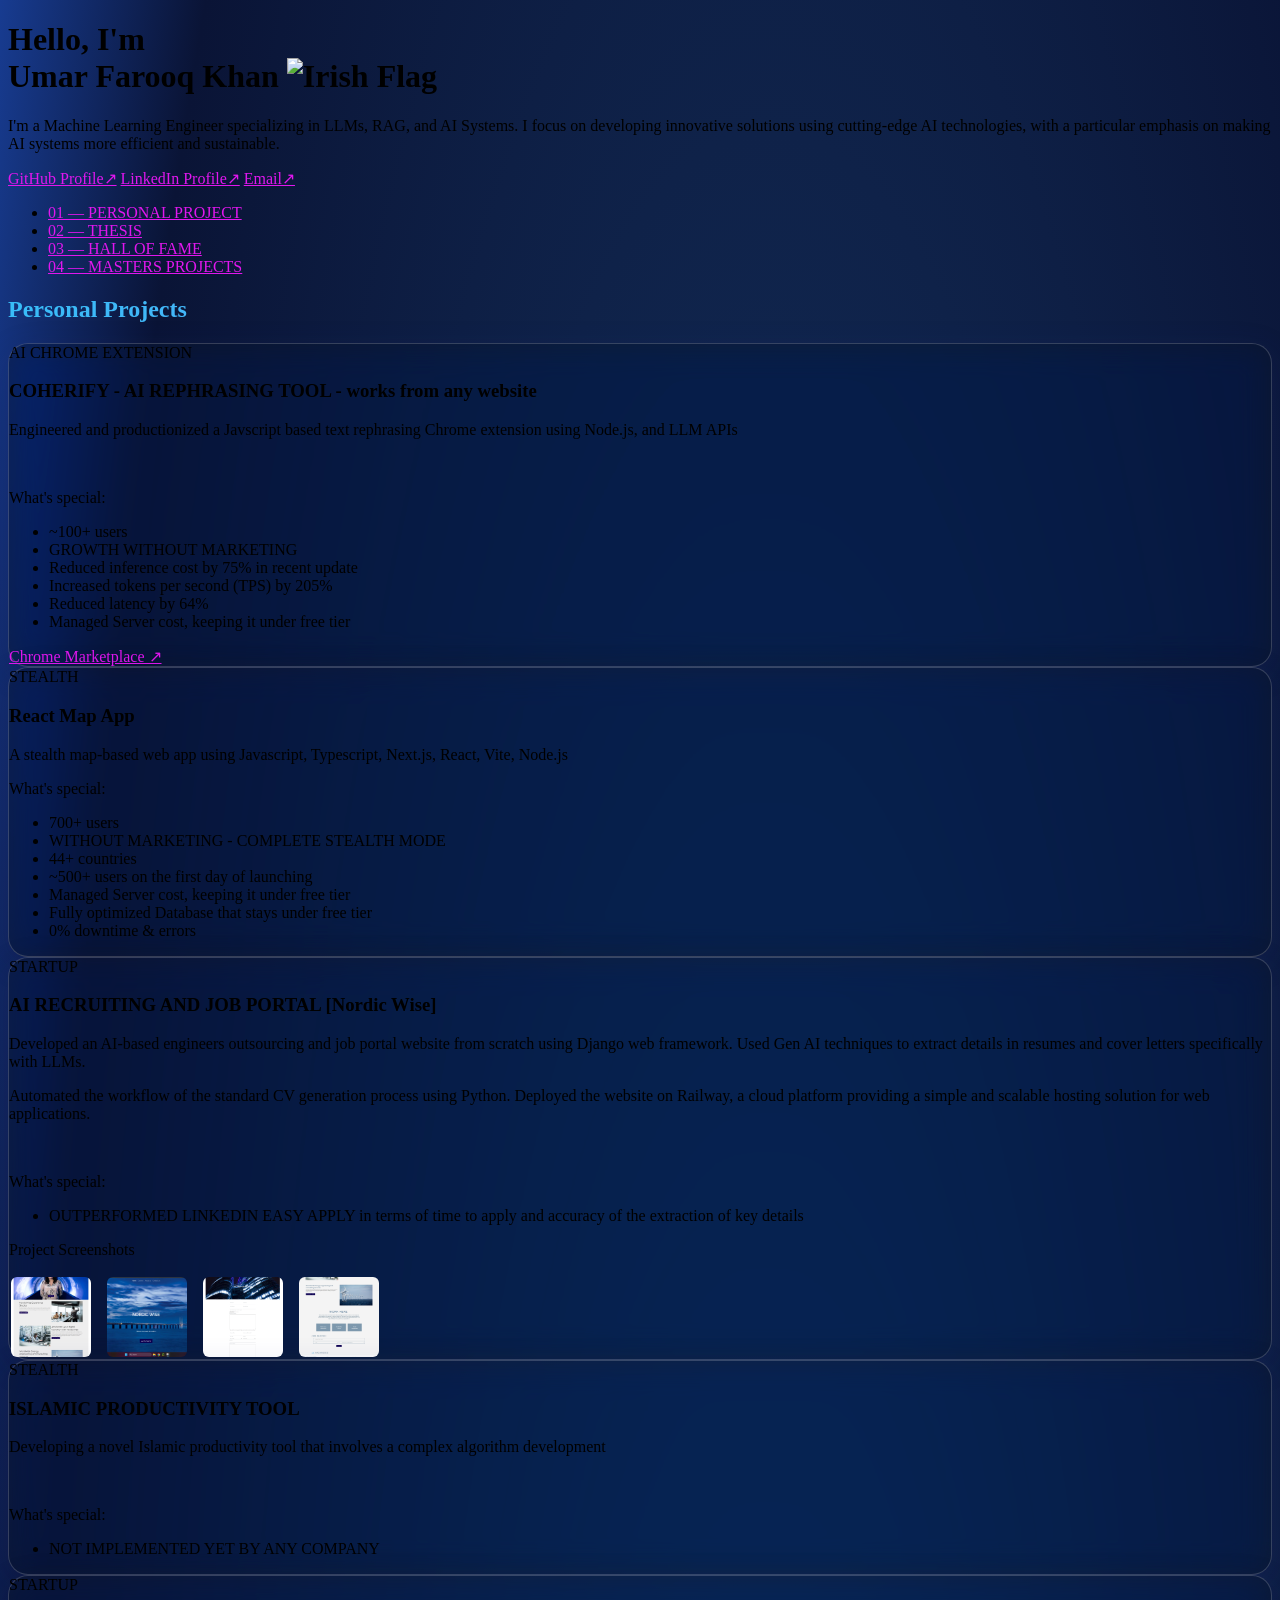
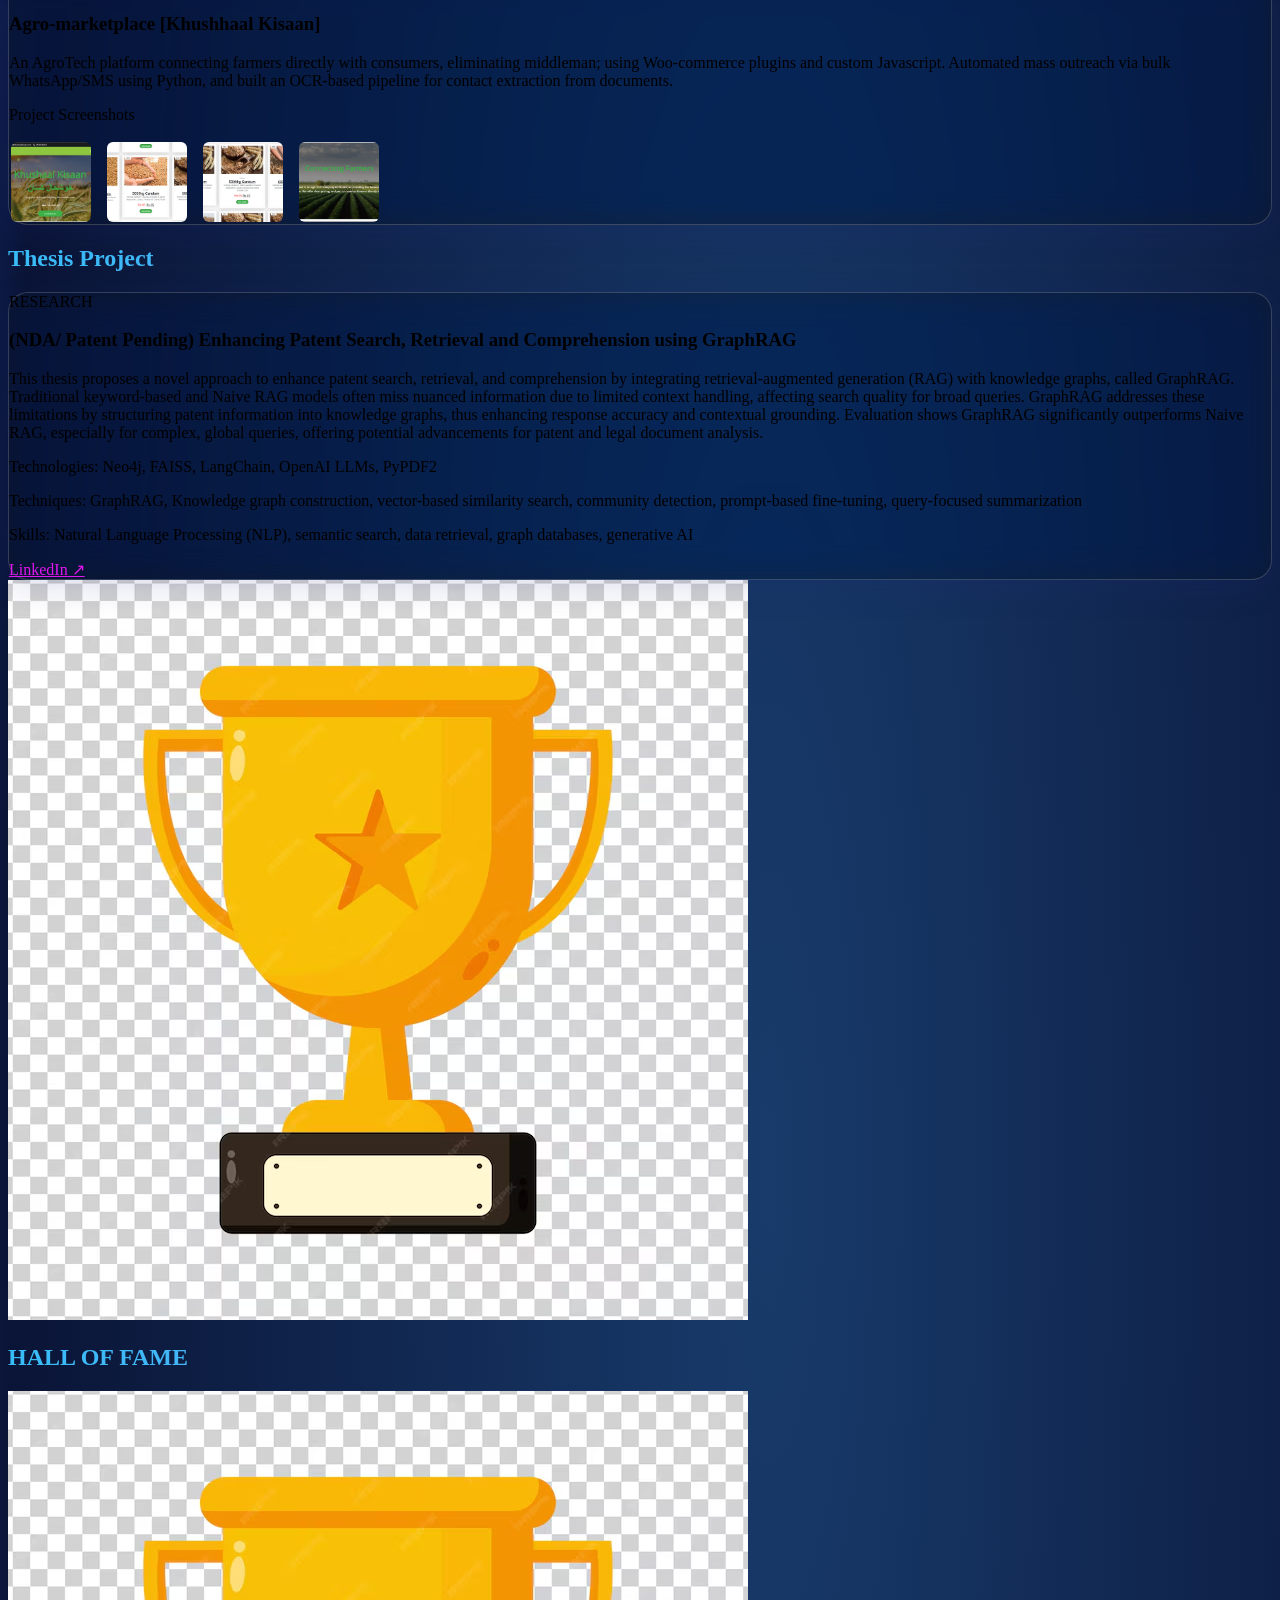
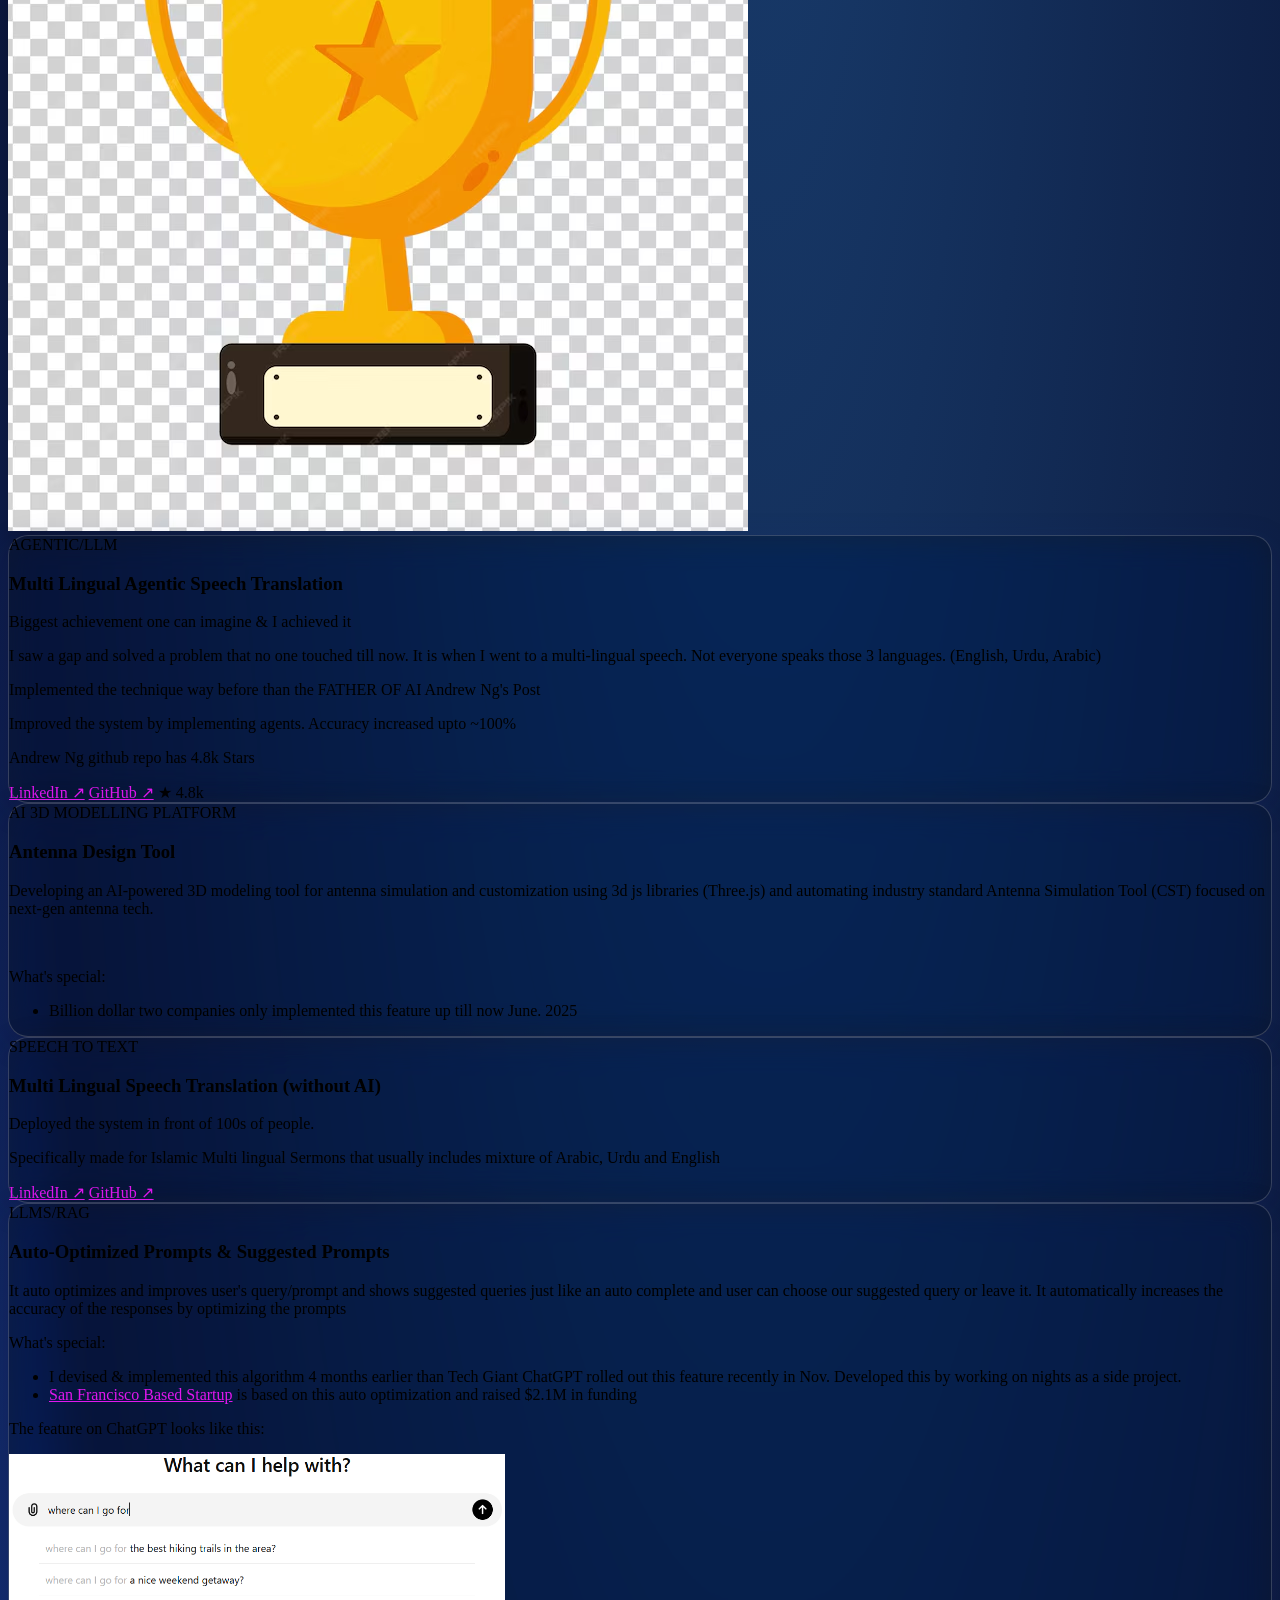
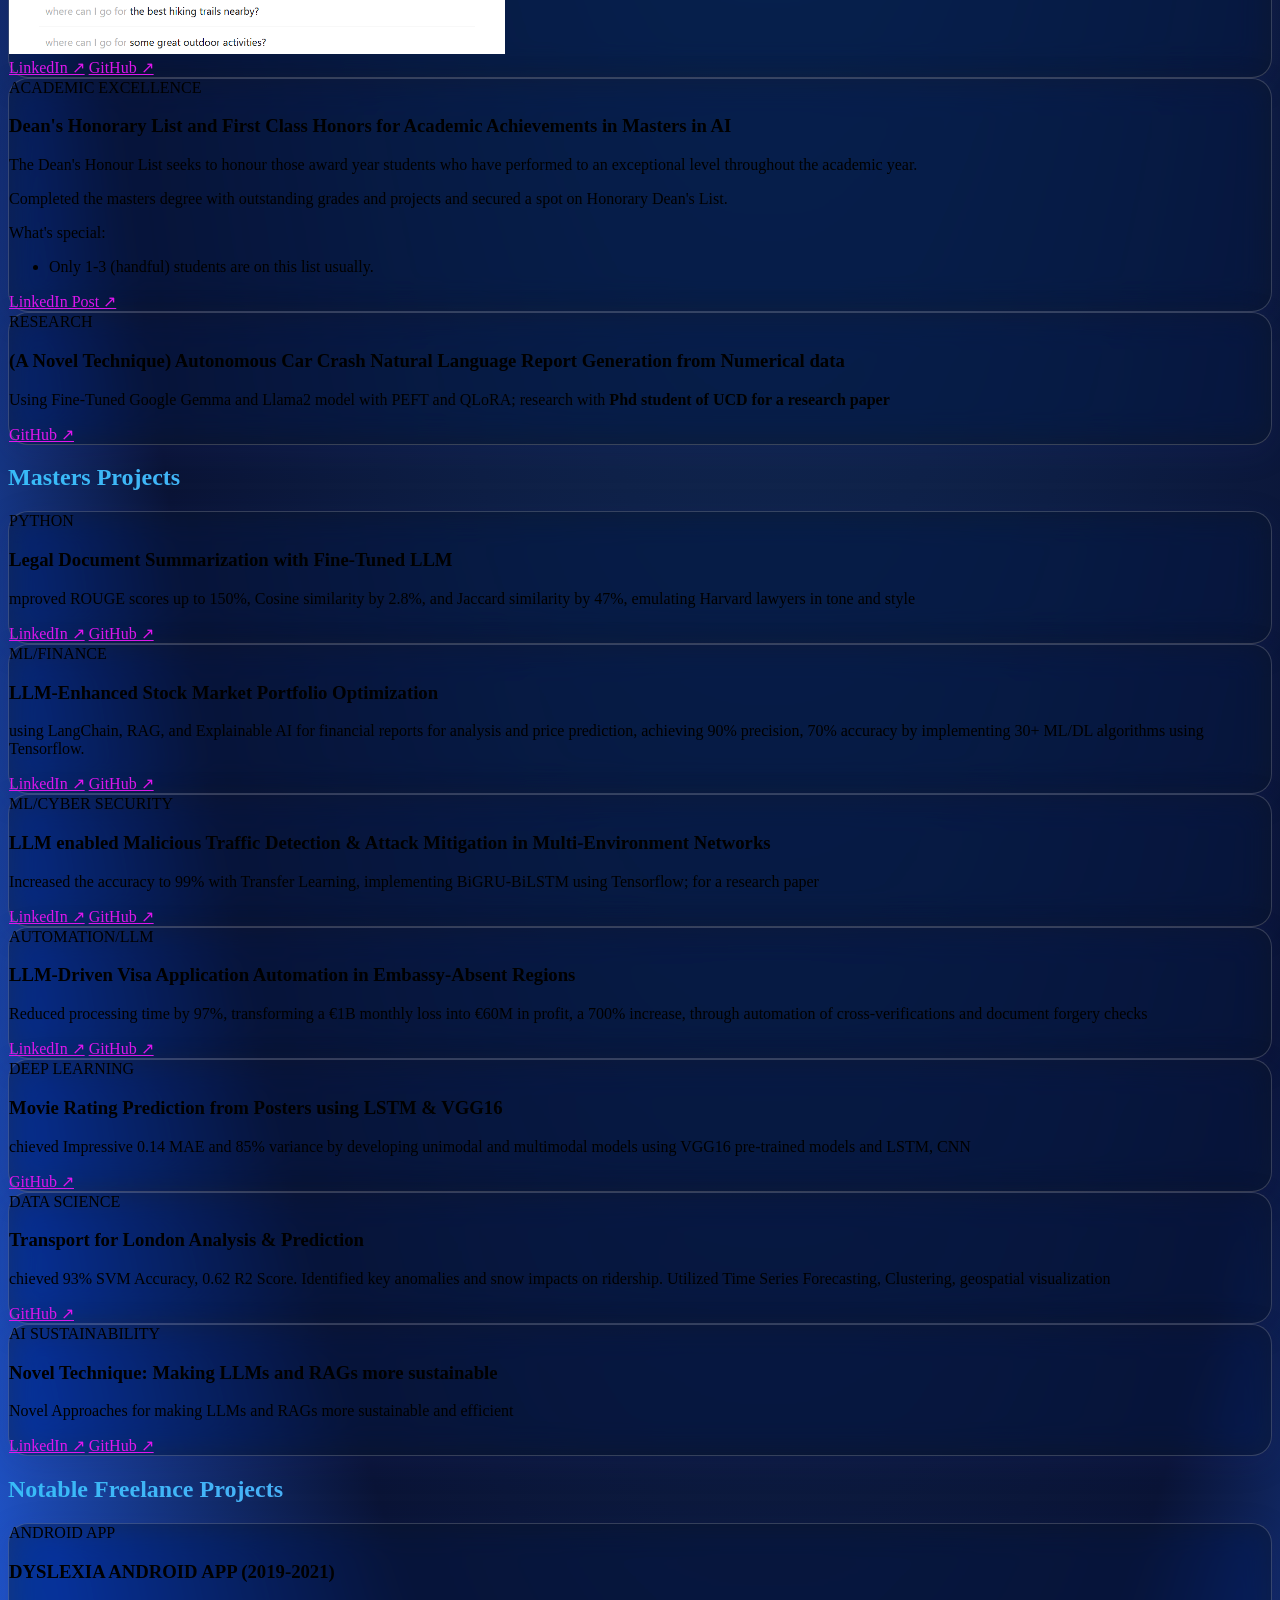
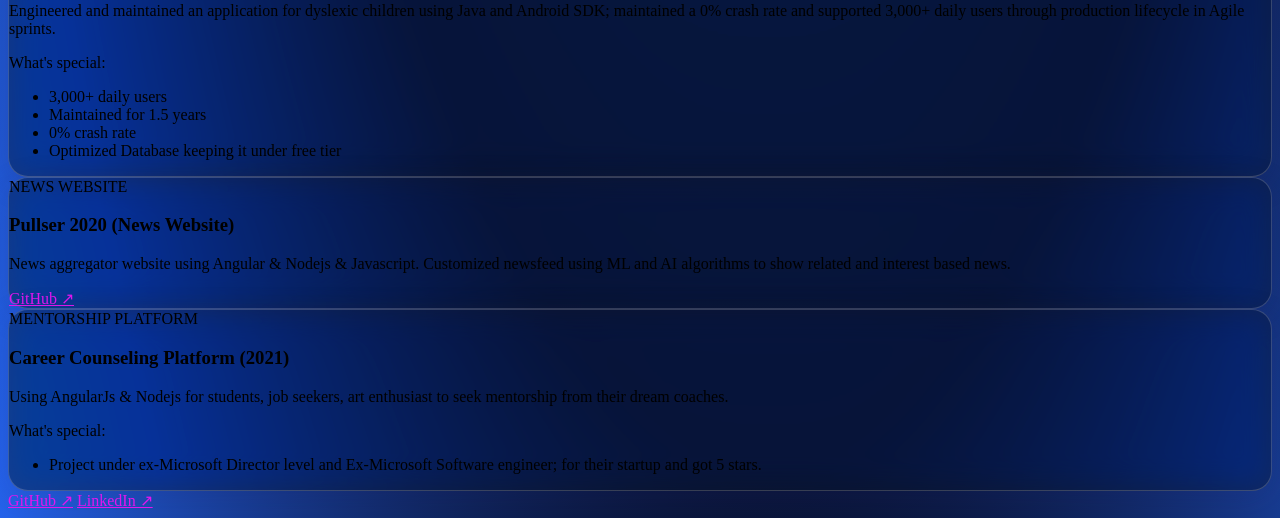
==== index.html @ 0f30e8be "Update index.html" ====
<!DOCTYPE html>
<html lang="en">
<head>
    <meta charset="UTF-8">
    <meta name="viewport" content="width=device-width, initial-scale=1.0">
    <title>Portfolio Projects</title>
    <script src="https://cdn.tailwindcss.com"></script>
    <link href="https://fonts.googleapis.com/css2?family=Inter:wght@400;500;600;700&display=swap" rel="stylesheet">
    <script>
        tailwind.config = {
            theme: {
                extend: {
                    colors: {
                        'custom-bg': '#0F172A',
                        'custom-card': '#1E293B',
                        'custom-text': '#C1C2C7',
                        'custom-gray': '#C1C2C7',
                        'custom-highlight': '#38BDF8',
                        'custom-accent': '#FFFFFF'
                    },
                    boxShadow: {
                        'custom': '0 4px 20px rgba(0, 0, 0, 0.2)',
                        'custom-hover': '0 8px 30px rgba(0, 0, 0, 0.3)'
                    }
                }
            }
        }
    </script>
    <style>
        /* Custom styles for better visual effects */
        body {
            min-height: 100vh;
            background: radial-gradient(ellipse at 60% 40%, #183B6B 0%, #0A1436 70%, #2563EB 100%);
            position: relative;
            overflow-x: hidden;
        }
        .glass-card {
            background: rgba(15, 20, 29, 0.45);
            border-radius: 1.25rem;
            box-shadow: 0 8px 32px 0 rgba(31, 38, 135, 0.15);
            border: 1px solid rgba(255, 255, 255, 0.18);
            backdrop-filter: blur(16px) saturate(180%);
            -webkit-backdrop-filter: blur(16px) saturate(180%);
            transition: box-shadow 0.3s, border 0.3s, background 0.3s;
        }
        .glass-card:hover {
            box-shadow: 0 12px 40px 0 rgba(56, 98, 248, 0.18);
            border: 1.5px solid rgba(56, 139, 248, 0.25);
            background: rgba(37, 99, 235, 0.10);
        }
        .card-hover {
            transition: all 0.3s ease-in-out;
            background: none;
            border: none;
        }
        .card-hover:hover {
            transform: translateY(-2px);
        }
        .gradient-text {
            background: linear-gradient(90deg, #38BDF8, #818CF8);
            -webkit-background-clip: text;
            -webkit-text-fill-color: transparent;
            background-clip: text;
        }
        .link-hover {
            position: relative;
            transition: all 0.2s ease;
        }
        .link-hover::after {
            content: '';
            position: absolute;
            width: 0;
            height: 2px;
            bottom: -2px;
            left: 0;
            background: linear-gradient(90deg, #38BDF8, #818CF8);
            transition: width 0.3s ease;
        }
        .link-hover:hover::after {
            width: 100%;
        }
        /* Styling for inline links */
        a {
            color: #e017ee;
            text-decoration: underline;
            transition: all 0.2s ease;
        }
        a:hover {
            color: #e017ee;
            text-decoration: none;
        }
        
        /* Popup Modal Styles */
        .popup-modal {
            display: none;
            position: fixed;
            z-index: 1000;
            left: 0;
            top: 0;
            width: 100%;
            height: 100%;
            background-color: rgba(0, 0, 0, 0.8);
            backdrop-filter: blur(8px);
        }
        
        .popup-content {
            position: relative;
            margin: auto;
            display: block;
            max-width: 90%;
            max-height: 90%;
            top: 50%;
            transform: translateY(-50%);
            border-radius: 12px;
            box-shadow: 0 20px 60px rgba(0, 0, 0, 0.5);
        }
        
        .popup-close {
            position: absolute;
            top: 15px;
            right: 35px;
            color: #f1f1f1;
            font-size: 40px;
            font-weight: bold;
            cursor: pointer;
            z-index: 1001;
            transition: color 0.3s ease;
        }
        
        .popup-close:hover {
            color: #38BDF8;
        }
        
        .image-gallery {
            display: flex;
            gap: 12px;
            margin-top: 16px;
            flex-wrap: wrap;
        }
        
        .gallery-image {
            width: 80px;
            height: 80px;
            object-fit: cover;
            border-radius: 8px;
            cursor: pointer;
            transition: all 0.3s ease;
            border: 2px solid transparent;
        }
        
        .gallery-image:hover {
            transform: scale(1.05);
            border-color: #38BDF8;
            box-shadow: 0 4px 12px rgba(56, 189, 248, 0.3);
        }
        
        /* Smooth scrolling */
        html {
            scroll-behavior: smooth;
        }
        
        /* Active navigation link styling */
        .nav-link.active {
            color: #38BDF8 !important;
        }
    </style>
</head>
<body class="bg-custom-bg text-custom-text font-['Inter'] min-h-screen p-8 md:p-16 leading-relaxed">
    <main class="max-w-6xl mx-auto">
        <!-- Header Section -->
        <header class="mb-20">
            <h1 class="text-4xl md:text-6xl font-bold mb-8 leading-tight">
                Hello, I'm<br>Umar Farooq Khan
                <img style="height: 70px; width: 70px;" src="https://cdn.countryflags.com/thumbs/ireland/flag-waving-250.png" alt="Irish Flag" class="inline w-6 h-6 ml-2 align-middle">
            </h1>
            
            <p class="text-custom-text text-lg max-w-2xl leading-relaxed opacity-90">
                I'm a Machine Learning Engineer specializing in LLMs, RAG, and AI Systems. I focus on developing innovative solutions using cutting-edge AI technologies, with a particular emphasis on making AI systems more efficient and sustainable.
            </p>
        
            <div class="flex items-center space-x-6 mt-6">
                <a href="https://github.com/umar-farooq-khan" target="_blank" class="link-hover text-sm text-custom-highlight">GitHub Profile↗</a>
                <a href="https://www.linkedin.com/in/umar-farooq-khan/" target="_blank" class="link-hover text-sm text-custom-highlight">LinkedIn Profile↗</a>
                <a href="mailto:umar.farooq407@gmail.com" class="link-hover text-sm text-custom-highlight">Email↗</a>
            </div>
        </header>
        


        <!-- Navigation -->
        <nav class="mb-20">
            <ul class="flex space-x-12 text-sm text-custom-gray">
                <li><a href="#personal-projects" class="link-hover cursor-pointer">01 — PERSONAL PROJECT</a></li>
                <li><a href="#thesis" class="link-hover cursor-pointer">02 — THESIS</a></li>
                <li><a href="#hall-of-fame" class="link-hover cursor-pointer">03 — HALL OF FAME</a></li>
                <li><a href="#masters-projects" class="link-hover cursor-pointer">04 — MASTERS PROJECTS</a></li>
            </ul>
        </nav>
        <div class="mb-20" id="personal-projects">
            <h2 class="text-3xl font-semibold mb-10 gradient-text">Personal Projects</h2>
            <div class="grid grid-cols-1 md:grid-cols-2 gap-8">
                <!-- Khushhaal Kisaan -->
                <div class="glass-card p-8 rounded-xl">
                    <div class="text-sm text-custom-highlight mb-3 font-medium">AI CHROME EXTENSION</div>
                    <h3 class="text-2xl font-semibold mb-6 text-custom-accent">COHERIFY - AI REPHRASING TOOL - works from any website</h3>
                    <div class="text-custom-text text-base space-y-4 opacity-90">
                        <p class="leading-relaxed">Engineered and productionized a Javscript based text rephrasing Chrome extension using
                            Node.js, and LLM APIs </p>
                    </div>
                    <br/>
                    <p class="font-medium text-custom-highlight">What's special:</p>
                    <ul class="list-disc pl-4 space-y-2 leading-relaxed">
                        <li> ~100+ users </li>
                        <li>GROWTH WITHOUT MARKETING </li>
                        <li>Reduced inference cost by 75% in recent update</li>
                        <li>Increased tokens per second (TPS) by 205%</li>
                        <li>Reduced latency by 64%</li>
                        <li>Managed Server cost, keeping it under free tier</li>
                    </ul>
                    <div class="flex items-center space-x-6 mt-6">
                        <a href="https://chromewebstore.google.com/detail/coherify-improve-your-tex/jfghnihkkbhdllbjighlneenimkakoog" target="_blank" class="link-hover text-sm text-custom-highlight">Chrome Marketplace ↗</a>
                    </div>

 
                </div>



                <div class="glass-card p-8 rounded-xl">
                    <div class="text-sm text-custom-highlight mb-3 font-medium">STEALTH</div>
                    <h3 class="text-2xl font-semibold mb-6 text-custom-accent">React Map App</h3>
                    <div class="text-custom-text text-base space-y-4 opacity-90">
                        <p class="leading-relaxed">A stealth map-based web app using Javascript, Typescript, Next.js, React, Vite, Node.js
                          </p>
                            <p class="font-medium text-custom-highlight">What's special:</p>
                            <ul class="list-disc pl-4 space-y-2 leading-relaxed">
                                <li>700+ users </li>
                                <li>WITHOUT MARKETING - COMPLETE STEALTH MODE</li>
                                <li>44+ countries</li>
                                <li>~500+ users on the first day of launching</li>
                                <li>Managed Server cost, keeping it under free tier</li>
                                <li>Fully optimized Database that stays under free tier</li>
                                <li>0% downtime & errors</li>
                            </ul>
                    </div>
 
                </div>
                <!-- Nordic Wise -->
                <div class="glass-card p-8 rounded-xl">
                    <div class="text-sm text-custom-highlight mb-3 font-medium">STARTUP</div>
                    <h3 class="text-2xl font-semibold mb-6 text-custom-accent">AI RECRUITING AND JOB PORTAL [Nordic Wise]</h3>
                    <div class="text-custom-text text-base space-y-4 opacity-90">
                        <p class="leading-relaxed">Developed an AI-based engineers outsourcing and job portal website from scratch using Django web framework. Used Gen AI techniques to extract details in resumes and cover letters specifically with LLMs.</p>
                        <p class="leading-relaxed">Automated the workflow of the standard CV generation process using Python. Deployed the website on Railway, a cloud platform providing a simple and scalable hosting solution for web applications.</p>
                    </div>
                    <br/>
                    <p class="font-medium text-custom-highlight">What's special:</p>
                    <ul class="list-disc pl-4 space-y-2 leading-relaxed">
                        <li>      OUTPERFORMED LINKEDIN EASY APPLY in terms of time to apply and accuracy of the extraction of key details</li>
                    
                    </ul>
                    <div class="mt-6">
                        <p class="text-sm text-custom-highlight mb-3 font-medium">Project Screenshots</p>
                        <div class="image-gallery">
                            <img src="MAIN PAGE.png" 
                            class="gallery-image" 
                            onclick="openPopup(this.src, 'Khushhaal Kisaan - Dashboard')">
                            <img src="image_original.JPG" 
                                 class="gallery-image" 
                                 onclick="openPopup(this.src, 'Khushhaal Kisaan - Dashboard')">
                            <img src="APPLICATION PAGE.JPG" 
                                 class="gallery-image" 
                                 onclick="openPopup(this.src, 'Khushhaal Kisaan - Product Listing')">
                            <img src="CAREERS.JPG" 
                                 class="gallery-image" 
                                 onclick="openPopup(this.src, 'Khushhaal Kisaan - Mobile App')">
   
                        </div>
                    </div>
                </div>





 



                <div class="glass-card p-8 rounded-xl">
                    <div class="text-sm text-custom-highlight mb-3 font-medium">STEALTH</div>
                    <h3 class="text-2xl font-semibold mb-6 text-custom-accent">ISLAMIC PRODUCTIVITY TOOL</h3>
                    <div class="text-custom-text text-base space-y-4 opacity-90">
                        <p class="leading-relaxed">Developing a novel Islamic productivity tool that involves a complex algorithm development</p>
                    </div>
                    <br/>
                    <p class="font-medium text-custom-highlight">What's special:</p>
                    <ul class="list-disc pl-4 space-y-2 leading-relaxed">
                        <li>      NOT IMPLEMENTED YET BY ANY COMPANY</li>
                    
                    </ul>
                    


                </div>


                <div class="glass-card p-8 rounded-xl">
                    <div class="text-sm text-custom-highlight mb-3 font-medium">STARTUP</div>
                    <h3 class="text-2xl font-semibold mb-6 text-custom-accent">Agro-marketplace [Khushhaal Kisaan]</h3>
                    <div class="text-custom-text text-base space-y-4 opacity-90">
                        <p class="leading-relaxed">An AgroTech platform connecting farmers directly with
                            consumers, eliminating middleman; using Woo-commerce plugins and custom Javascript. Automated mass outreach
                            via bulk WhatsApp/SMS using Python, and built an OCR-based pipeline for contact extraction from documents.</p>
                    </div>
                    
                    <!-- Image Gallery -->
                    <div class="mt-6">
                        <p class="text-sm text-custom-highlight mb-3 font-medium">Project Screenshots</p>
                        <div class="image-gallery">
                            <img src="kisaan 1.png" 
                                 alt="Khushhaal Kisaan - Dashboard" 
                                 class="gallery-image" 
                                 onclick="openPopup(this.src, 'Khushhaal Kisaan - Dashboard')">
                            <img src="4.png" 
                                 alt="Khushhaal Kisaan - Product Listing" 
                                 class="gallery-image" 
                                 onclick="openPopup(this.src, 'Khushhaal Kisaan - Product Listing')">
                            <img src="3.png" 
                                 alt="Khushhaal Kisaan - Mobile App" 
                                 class="gallery-image" 
                                 onclick="openPopup(this.src, 'Khushhaal Kisaan - Mobile App')">
                            <img src="pakkisaan2.png" 
                                 alt="Khushhaal Kisaan - Analytics" 
                                 class="gallery-image" 
                                 onclick="openPopup(this.src, 'Khushhaal Kisaan - Analytics')">
                        </div>
                    </div>
 
                </div>


            </div>
        </div>

        <!-- Thesis Project -->
        <div class="mb-20" id="thesis">
            <h2 class="text-3xl font-semibold mb-10 gradient-text">Thesis Project</h2>
            <div class="glass-card p-8 rounded-xl">
                <div class="text-sm text-custom-highlight mb-3 font-medium">RESEARCH</div>
                <h3 class="text-2xl font-semibold mb-6 text-custom-accent">(NDA/ Patent Pending) Enhancing Patent Search, Retrieval and Comprehension using GraphRAG</h3>
                <div class="text-custom-text text-base space-y-6 opacity-90">
                    <p class="leading-relaxed">This thesis proposes a novel approach to enhance patent search, retrieval, and comprehension by integrating retrieval-augmented generation (RAG) with knowledge graphs, called GraphRAG. Traditional keyword-based and Naive RAG models often miss nuanced information due to limited context handling, affecting search quality for broad queries. GraphRAG addresses these limitations by structuring patent information into knowledge graphs, thus enhancing response accuracy and contextual grounding. Evaluation shows GraphRAG significantly outperforms Naive RAG, especially for complex, global queries, offering potential advancements for patent and legal document analysis.</p>
                    <p><span class="font-medium text-custom-highlight">Technologies:</span> <span class="text-custom-gray">Neo4j, FAISS, LangChain, OpenAI LLMs, PyPDF2</span></p>
                    <p><span class="font-medium text-custom-highlight">Techniques:</span> <span class="text-custom-gray">GraphRAG, Knowledge graph construction, vector-based similarity search, community detection, prompt-based fine-tuning, query-focused summarization</span></p>
                    <p><span class="font-medium text-custom-highlight">Skills:</span> <span class="text-custom-gray">Natural Language Processing (NLP), semantic search, data retrieval, graph databases, generative AI</span></p>
                </div>
                <div class="flex items-center space-x-6 mt-6">
                    <a href="https://www.linkedin.com/feed/update/urn:li:activity:7259561620379504642/" target="_blank" class="link-hover text-sm text-custom-highlight">LinkedIn ↗</a>
                </div>
            </div>
        </div>

        <!-- Hall of Fame Section -->
        <div class="mb-20" id="hall-of-fame">
            <div class="flex items-center justify-center mb-10">
                <img src="gold-trophy-icon-transparent-background_161751-2022.avif" alt="Trophy" class="h-10 w-10">
                <h2 class="text-3xl font-semibold mx-6 gradient-text">HALL OF FAME</h2>
                <img src="gold-trophy-icon-transparent-background_161751-2022.avif" alt="Trophy" class="h-10 w-10">
            </div>
            <div class="grid grid-cols-1 md:grid-cols-2 gap-8">
                <!-- Multi Lingual Agentic Speech Translation -->
                <div class="glass-card p-8 rounded-xl">
                    <div class="text-sm text-custom-highlight mb-3 font-medium">AGENTIC/LLM</div>
                    <h3 class="text-2xl font-semibold mb-6 text-custom-accent">Multi Lingual Agentic Speech Translation</h3>
                    <div class="text-custom-text text-base space-y-4 opacity-90">
                        <p class="font-medium text-custom-highlight">Biggest achievement one can imagine & I achieved it</p>
                        <p class="leading-relaxed">I saw a gap and solved a problem that no one touched till now. It is when I went to a multi-lingual speech. Not everyone speaks those 3 languages. (English, Urdu, Arabic)</p>
                        <p class="leading-relaxed">Implemented the technique way before than the FATHER OF AI Andrew Ng's Post</p>
                        <p class="leading-relaxed">Improved the system by implementing agents. <span class="font-medium text-custom-highlight">Accuracy increased upto ~100%</span></p>
                        <p class="leading-relaxed">Andrew Ng github repo has 4.8k Stars</p>
                    </div>
                    <div class="flex items-center space-x-6 mt-6">
                        <a href="https://www.linkedin.com/posts/umar-farooq-khan_github-andrewyngtranslation-agent-activity-7211634096106594309-DRTw" target="_blank" class="link-hover text-sm text-custom-highlight">LinkedIn ↗</a>
                        <a href="https://github.com/umar-farooq-khan/Agentic-multilingual-translation" target="_blank" class="link-hover text-sm text-custom-highlight">GitHub ↗</a>
                        <span class="text-sm text-custom-highlight">★ 4.8k</span>
                    </div>
                </div>
                <div class="glass-card p-8 rounded-xl">
                    <div class="text-sm text-custom-highlight mb-3 font-medium">AI 3D MODELLING PLATFORM</div>
                    <h3 class="text-2xl font-semibold mb-6 text-custom-accent">Antenna Design Tool</h3>
                    <div class="text-custom-text text-base space-y-4 opacity-90">
                        <p class="leading-relaxed"> Developing an AI-powered 3D modeling tool for antenna simulation and customization using 3d js libraries (Three.js) and
                            automating industry standard Antenna Simulation Tool (CST) focused on next-gen antenna tech.</p>
                    </div>
                </br>
                    <p class="font-medium text-custom-highlight">What's special:</p>
                    <ul class="list-disc pl-4 space-y-2 leading-relaxed">
                        <li>Billion dollar two companies only implemented this feature up till now June. 2025</li>
                    </ul>
                </div>
                <!-- Multi Lingual Speech Translation (without AI) -->
                <div class="glass-card p-8 rounded-xl">
                    <div class="text-sm text-custom-highlight mb-3 font-medium">SPEECH TO TEXT</div>
                    <h3 class="text-2xl font-semibold mb-6 text-custom-accent">Multi Lingual Speech Translation (without AI)</h3>
                    <div class="text-custom-text text-base space-y-4 opacity-90">
                        <p class="leading-relaxed">Deployed the system in front of 100s of people.</p>
                        <p class="leading-relaxed">Specifically made for Islamic Multi lingual Sermons that usually includes mixture of Arabic, Urdu and English</p>
                    </div>
                    <div class="flex items-center space-x-6 mt-6">
                        <a href="https://www.linkedin.com/posts/umar-farooq-khan_github-andrewyngtranslation-agent-activity-7211634096106594309-DRTw" target="_blank" class="link-hover text-sm text-custom-highlight">LinkedIn ↗</a>
                        <a href="https://github.com/umar-farooq-khan/Agentic-multilingual-translation" target="_blank" class="link-hover text-sm text-custom-highlight">GitHub ↗</a>
                    </div>
                </div>

                <!-- Auto-Optimized Prompts -->
                <div class="glass-card p-8 rounded-xl">
                    <div class="text-sm text-custom-highlight mb-3 font-medium">LLMS/RAG</div>
                    <h3 class="text-2xl font-semibold mb-6 text-custom-accent">Auto-Optimized Prompts & Suggested Prompts</h3>
                    <div class="text-custom-text text-base space-y-4 opacity-90">
                        <p class="leading-relaxed">It auto optimizes and improves user's query/prompt and shows suggested queries just like an auto complete and user can choose our suggested query or leave it. It automatically increases the accuracy of the responses by optimizing the prompts</p>
                        <p class="font-medium text-custom-highlight">What's special:</p>
                        <ul class="list-disc pl-4 space-y-2 leading-relaxed">
                            <li>I devised & implemented this algorithm 4 months earlier than Tech Giant ChatGPT rolled out this feature recently in Nov. Developed this by working on nights as a side project.</li>
                            <li><a href="https://www.linkedin.com/company/adalflow/"  class="link-hover text-sm text-custom-highlight" target="_blank">San Francisco Based Startup</a> is based on this auto optimization and raised $2.1M in funding</li>
                        </ul>
                    </div>
                    <p>The feature on ChatGPT looks like this:
                    </p>
                    <div class="container">
                        <div class="row align-items-center justify-content-center">
                            <div class="col-auto">
                                <img style="height: 200px;" src="chatgpt.png" class="img-fluid">
                            </div>
                        </div>
                    </div>
                    <div class="flex items-center space-x-6 mt-6">
                        <a href="https://www.linkedin.com/posts/umar-farooq-khan_i-devised-a-new-algorithm-and-wanted-to-share-activity-7213498836898476032-InV2" target="_blank" class="link-hover text-sm text-custom-highlight">LinkedIn ↗</a>
                        <a href="https://github.com/umar-farooq-khan/RAG_LLM_Query_Response_OptimizerM" target="_blank" class="link-hover text-sm text-custom-highlight">GitHub ↗</a>
                    </div>
                </div>

                <!-- Dean's Honorary List -->
                <div class="glass-card p-8 rounded-xl">
                    <div class="text-sm text-custom-highlight mb-3 font-medium">ACADEMIC EXCELLENCE</div>
                    <h3 class="text-2xl font-semibold mb-6 text-custom-accent">Dean's Honorary List and First Class Honors for Academic Achievements in Masters in AI</h3>
                    <div class="text-custom-text text-base space-y-4 opacity-90">
                        <p class="leading-relaxed"><span class="text-3xl font-normal">The Dean's Honour List</span> seeks to honour those award year students who have performed to an exceptional level throughout the academic year.</p>
                        <p class="leading-relaxed">Completed the masters degree with outstanding grades and projects and secured a spot on Honorary Dean's List.</p>
                        <p class="font-medium text-custom-highlight">What's special:</p>
                        <ul class="list-disc pl-4 space-y-2 leading-relaxed">
                            <li>Only 1-3 (handful) students are on this list usually.</li>
                        </ul>
                    </div>
                    <div class="flex items-center space-x-6 mt-6">
                        <a href="https://www.linkedin.com/feed/update/urn:li:activity:7259561620379504642/" target="_blank" class="link-hover text-sm text-custom-highlight">LinkedIn Post ↗</a>
                    </div>
                </div>

                <!-- Autonomous Car Crash Report -->
                <div class="glass-card p-8 rounded-xl">
                    <div class="text-sm text-custom-highlight mb-3 font-medium">RESEARCH</div>
                    <h3 class="text-2xl font-semibold mb-6 text-custom-accent">(A Novel Technique) Autonomous Car Crash Natural Language Report Generation from Numerical data</h3>
                    <div class="text-custom-text text-base space-y-4 opacity-90">
                        <p class="leading-relaxed">Using Fine-Tuned Google Gemma and Llama2 model with PEFT and QLoRA; research with <b>Phd student of UCD for a research paper</b></p>
                    </div>
                    <div class="flex items-center space-x-6 mt-6">
                        <a href="https://github.com/umar-farooq-khan/Finetuning-with-PEFT-Qlora-lora" target="_blank" class="link-hover text-sm text-custom-highlight">GitHub ↗</a>
                    </div>
                </div>
            </div>
        </div>

        <!-- Masters Projects -->
        <div class="mb-20" id="masters-projects">
            <h2 class="text-3xl font-semibold mb-10 gradient-text">Masters Projects</h2>
            <div class="grid grid-cols-1 md:grid-cols-2 gap-8">
                <!-- Legal Document Summarization -->
                <div class="glass-card p-8 rounded-xl">
                    <div class="text-sm text-custom-highlight mb-3 font-medium">PYTHON</div>
                    <h3 class="text-2xl font-semibold mb-6 text-custom-accent">Legal Document Summarization with Fine-Tuned LLM</h3>
                    <div class="text-custom-text text-base space-y-4 opacity-90">
                        <p class="leading-relaxed">mproved ROUGE scores up to 150%, Cosine similarity by 2.8%,
                            and Jaccard similarity by 47%, emulating Harvard lawyers in tone and style</p>
                    </div>
                    <div class="flex items-center space-x-6 mt-6">
                        <a href="https://www.linkedin.com/posts/umar-farooq-khan_legal-document-summarization-using-llms-activity-7168673903672811521-4fr1" target="_blank" class="link-hover text-sm text-custom-highlight">LinkedIn ↗</a>
                        <a href="https://github.com/umar-farooq-khan/Legal-Document-Summarization-with-Fine-Tuned-LLM" target="_blank" class="link-hover text-sm text-custom-highlight">GitHub ↗</a>
                    </div>
                </div>

                <!-- Stock Market Portfolio -->
                <div class="glass-card p-8 rounded-xl">
                    <div class="text-sm text-custom-highlight mb-3 font-medium">ML/FINANCE</div>
                    <h3 class="text-2xl font-semibold mb-6 text-custom-accent">LLM-Enhanced Stock Market Portfolio Optimization</h3>
                    <div class="text-custom-text text-base space-y-4 opacity-90">
                        <p class="leading-relaxed">using LangChain, RAG, and Explainable AI for financial reports for analysis and price
                            prediction, achieving 90% precision, 70% accuracy by implementing 30+ ML/DL algorithms using Tensorflow.</p>
                    </div>
                    <div class="flex items-center space-x-6 mt-6">
                        <a href="https://www.linkedin.com/posts/umar-farooq-khan_llm-aided-stock-portfolio-optimization-activity-7207013038728589313--Yww" target="_blank" class="link-hover text-sm text-custom-highlight">LinkedIn ↗</a>
                        <a href="https://github.com/umar-farooq-khan/LLM-aiding-Stock-Market" target="_blank" class="link-hover text-sm text-custom-highlight">GitHub ↗</a>
                    </div>
                </div>

                <!-- Malicious Traffic Detection -->
                <div class="glass-card p-8 rounded-xl">
                    <div class="text-sm text-custom-highlight mb-3 font-medium">ML/CYBER SECURITY</div>
                    <h3 class="text-2xl font-semibold mb-6 text-custom-accent">LLM enabled Malicious Traffic Detection & Attack Mitigation in Multi-Environment Networks</h3>
                    <div class="text-custom-text text-base space-y-4 opacity-90">
                        <p class="leading-relaxed">Increased the accuracy to 99% with
                            Transfer Learning, implementing BiGRU-BiLSTM using Tensorflow; for a research paper</p>
                    </div>
                    <div class="flex items-center space-x-6 mt-6">
                        <a href="https://www.linkedin.com/posts/umar-farooq-khan_malicious-traffic-detection-in-multi-environment-activity-7198358990685175809-NYSC" target="_blank" class="link-hover text-sm text-custom-highlight">LinkedIn ↗</a>
                        <a href="https://github.com/umar-farooq-khan/malicious-traffic-using-deep-learning" target="_blank" class="link-hover text-sm text-custom-highlight">GitHub ↗</a>
                    </div>
                </div>

                <!-- Visa Application Automation -->
                <div class="glass-card p-8 rounded-xl">
                    <div class="text-sm text-custom-highlight mb-3 font-medium">AUTOMATION/LLM</div>
                    <h3 class="text-2xl font-semibold mb-6 text-custom-accent">LLM-Driven Visa Application Automation in Embassy-Absent Regions</h3>
                    <div class="text-custom-text text-base space-y-4 opacity-90">
                        <p class="leading-relaxed">Reduced processing time by 97%, transforming a €1B monthly loss into
                            €60M in profit, a 700% increase, through automation of cross-verifications and document forgery checks</p>
                    </div>
                    <div class="flex items-center space-x-6 mt-6">
                        <a href="https://www.linkedin.com/posts/umar-farooq-khan_excited-to-share-the-success-of-my-recent-activity-7226509142574673921-c6_g" target="_blank" class="link-hover text-sm text-custom-highlight">LinkedIn ↗</a>
                        <a href="https://github.com/umar-farooq-khan/LLM-driven-visa-processing" target="_blank" class="link-hover text-sm text-custom-highlight">GitHub ↗</a>
                    </div>
                </div>

                <!-- Movie Rating Prediction -->
                <div class="glass-card p-8 rounded-xl">
                    <div class="text-sm text-custom-highlight mb-3 font-medium">DEEP LEARNING</div>
                    <h3 class="text-2xl font-semibold mb-6 text-custom-accent">Movie Rating Prediction from Posters using LSTM & VGG16</h3>
                    <div class="text-custom-text text-base space-y-4 opacity-90">
                        <p class="leading-relaxed">chieved Impressive 0.14 MAE and 85% variance by
                            developing unimodal and multimodal models using VGG16 pre-trained models and LSTM, CNN</p>
                    </div>
                    <div class="flex items-center space-x-6 mt-6">
                        <a href="https://github.com/umar-farooq-khan/movie_poster_prediction" target="_blank" class="link-hover text-sm text-custom-highlight">GitHub ↗</a>
                    </div>
                </div>

                <!-- Transport for London Analysis -->
                <div class="glass-card p-8 rounded-xl">
                    <div class="text-sm text-custom-highlight mb-3 font-medium">DATA SCIENCE</div>
                    <h3 class="text-2xl font-semibold mb-6 text-custom-accent">Transport for London Analysis & Prediction</h3>
                    <div class="text-custom-text text-base space-y-4 opacity-90">
                        <p class="leading-relaxed">chieved 93% SVM Accuracy, 0.62 R2 Score. Identified key anomalies and snow
                            impacts on ridership. Utilized Time Series Forecasting, Clustering, geospatial visualization</p>
                    </div>
                    <div class="flex items-center space-x-6 mt-6">
                        <a href="https://github.com/umar-farooq-khan/TFL_analysis_prediction" target="_blank" class="link-hover text-sm text-custom-highlight">GitHub ↗</a>
                    </div>
                </div>

                <!-- Sustainable LLMs -->
                <div class="glass-card p-8 rounded-xl">
                    <div class="text-sm text-custom-highlight mb-3 font-medium">AI SUSTAINABILITY</div>
                    <h3 class="text-2xl font-semibold mb-6 text-custom-accent"><b>Novel Technique:</b> Making LLMs and RAGs more sustainable</h3>
                    <div class="text-custom-text text-base space-y-4 opacity-90">
                        <p class="leading-relaxed">Novel Approaches for making LLMs and RAGs more sustainable and efficient</p>
                    </div>
                    <div class="flex items-center space-x-6 mt-6">
                        <a href="https://www.linkedin.com/posts/umar-farooq-khan_im-thrilled-to-announce-the-success-of-my-activity-7254053889056849921-ciIO" target="_blank" class="link-hover text-sm text-custom-highlight">LinkedIn ↗</a>
                        <a href="https://github.com/umar-farooq-khan/TFL_analysis_prediction" target="_blank" class="link-hover text-sm text-custom-highlight">GitHub ↗</a>
                    </div>
                </div>
            </div>
        </div>

        <!-- Personal Projects -->
        
        <!-- Notable Freelance Projects -->

        
        <div class="mb-20">
            <h2 class="text-3xl font-semibold mb-10 gradient-text">Notable Freelance Projects</h2>
            <div class="grid grid-cols-1 md:grid-cols-2 gap-8">
                <!-- Pullser 2020 -->

                <div class="glass-card p-8 rounded-xl">
                    <div class="text-sm text-custom-highlight mb-3 font-medium">ANDROID APP</div>
                    <h3 class="text-2xl font-semibold mb-6 text-custom-accent">DYSLEXIA ANDROID APP (2019-2021)</h3>
                    <div class="text-custom-text text-base space-y-4 opacity-90">
                        <p class="leading-relaxed">Engineered and maintained an application for dyslexic children using Java and Android SDK;
                            maintained a 0% crash rate and supported 3,000+ daily users through production lifecycle in Agile sprints.
                            </p>
                    </div>
                    <p class="font-medium text-custom-highlight">What's special:</p>
                    <ul class="list-disc pl-4 space-y-2 leading-relaxed">
                        <li>3,000+ daily users</li>
                        <li>Maintained for 1.5 years</li>
                        <li>0% crash rate</li>
                        <li>Optimized Database keeping it under free tier</li>

                    </ul>
       
                </div>


                <div class="glass-card p-8 rounded-xl">
                    <div class="text-sm text-custom-highlight mb-3 font-medium">NEWS WEBSITE</div>
                    <h3 class="text-2xl font-semibold mb-6 text-custom-accent">Pullser 2020 (News Website)</h3>
                    <div class="text-custom-text text-base space-y-4 opacity-90">
                        <p class="leading-relaxed">News aggregator website using Angular & Nodejs & Javascript. Customized newsfeed using ML and AI algorithms to show related and interest based news.</p>
                    </div>
                    <div class="flex items-center space-x-6 mt-6">
                        <a href="https://github.com/umar-farooq-khan/AI-news-aggregtor-website-nodejs-angular" target="_blank" class="link-hover text-sm text-custom-highlight">GitHub ↗</a>
                    </div>
                </div>

                <!-- Career Counseling Platform -->
                <div class="glass-card p-8 rounded-xl">
                    <div class="text-sm text-custom-highlight mb-3 font-medium">MENTORSHIP PLATFORM</div>
                    <h3 class="text-2xl font-semibold mb-6 text-custom-accent">Career Counseling Platform (2021)</h3>
                    <div class="text-custom-text text-base space-y-4 opacity-90">
                        <p class="leading-relaxed">Using AngularJs & Nodejs for students, job seekers, art enthusiast to seek mentorship from their dream coaches.</p>
                        <p class="font-medium text-custom-highlight">What's special:</p>
                        <ul class="list-disc pl-4 space-y-2 leading-relaxed">
                            <li>Project under ex-Microsoft Director level and Ex-Microsoft Software engineer; for their startup and got 5 stars.</li>
                        </ul>
                    </div>
                </div>
            </div>
        </div>

        <!-- Footer -->
        <footer class="mt-20 flex items-center space-x-6">
            <a href="https://github.com/umar-farooq-khan" target="_blank" class="link-hover text-custom-text text-sm">GitHub ↗</a>
            <a href="https://www.linkedin.com/in/umar-farooq-khan/" target="_blank" class="link-hover text-custom-text text-sm">LinkedIn ↗</a>
        </footer>
    </main>

    <!-- Popup Modal -->
    <div id="imagePopup" class="popup-modal">
        <span class="popup-close" onclick="closePopup()">&times;</span>
        <img class="popup-content" id="popupImage">
        <div id="popupCaption" class="text-center text-white mt-4 text-lg font-medium"></div>
    </div>

    <script>
        // Replace all instances of these classes in the document
        document.body.innerHTML = document.body.innerHTML
            .replace(/bg-card-bg/g, 'bg-custom-card')
            .replace(/text-custom-text\/70/g, 'text-custom-gray')
            .replace(/text-custom-text/g, 'text-custom-text');
        
        // Popup functionality
        function openPopup(imageSrc, caption) {
            const modal = document.getElementById('imagePopup');
            const modalImg = document.getElementById('popupImage');
            const captionText = document.getElementById('popupCaption');
            
            modal.style.display = 'block';
            modalImg.src = imageSrc;
            captionText.innerHTML = caption;
            
            // Prevent body scroll when modal is open
            document.body.style.overflow = 'hidden';
        }
        
        function closePopup() {
            const modal = document.getElementById('imagePopup');
            modal.style.display = 'none';
            
            // Restore body scroll
            document.body.style.overflow = 'auto';
        }
        
        // Close modal when clicking outside the image
        document.getElementById('imagePopup').addEventListener('click', function(e) {
            if (e.target === this) {
                closePopup();
            }
        });
        
        // Close modal with Escape key
        document.addEventListener('keydown', function(e) {
            if (e.key === 'Escape') {
                closePopup();
            }
        });
        
        // Smooth scrolling for navigation links
        document.querySelectorAll('a[href^="#"]').forEach(anchor => {
            anchor.addEventListener('click', function (e) {
                e.preventDefault();
                const target = document.querySelector(this.getAttribute('href'));
                if (target) {
                    target.scrollIntoView({
                        behavior: 'smooth',
                        block: 'start'
                    });
                }
            });
        });
        
        // Active navigation highlighting
        function updateActiveNav() {
            const sections = document.querySelectorAll('div[id]');
            const navLinks = document.querySelectorAll('nav a[href^="#"]');
            
            let current = '';
            sections.forEach(section => {
                const sectionTop = section.offsetTop;
                const sectionHeight = section.clientHeight;
                if (window.pageYOffset >= (sectionTop - 200)) {
                    current = section.getAttribute('id');
                }
            });
            
            navLinks.forEach(link => {
                link.classList.remove('active');
                if (link.getAttribute('href') === '#' + current) {
                    link.classList.add('active');
                }
            });
        }
        
        // Update active nav on scroll
        window.addEventListener('scroll', updateActiveNav);
        
        // Initial call to set active nav
        updateActiveNav();
    </script>
</body>
</html>
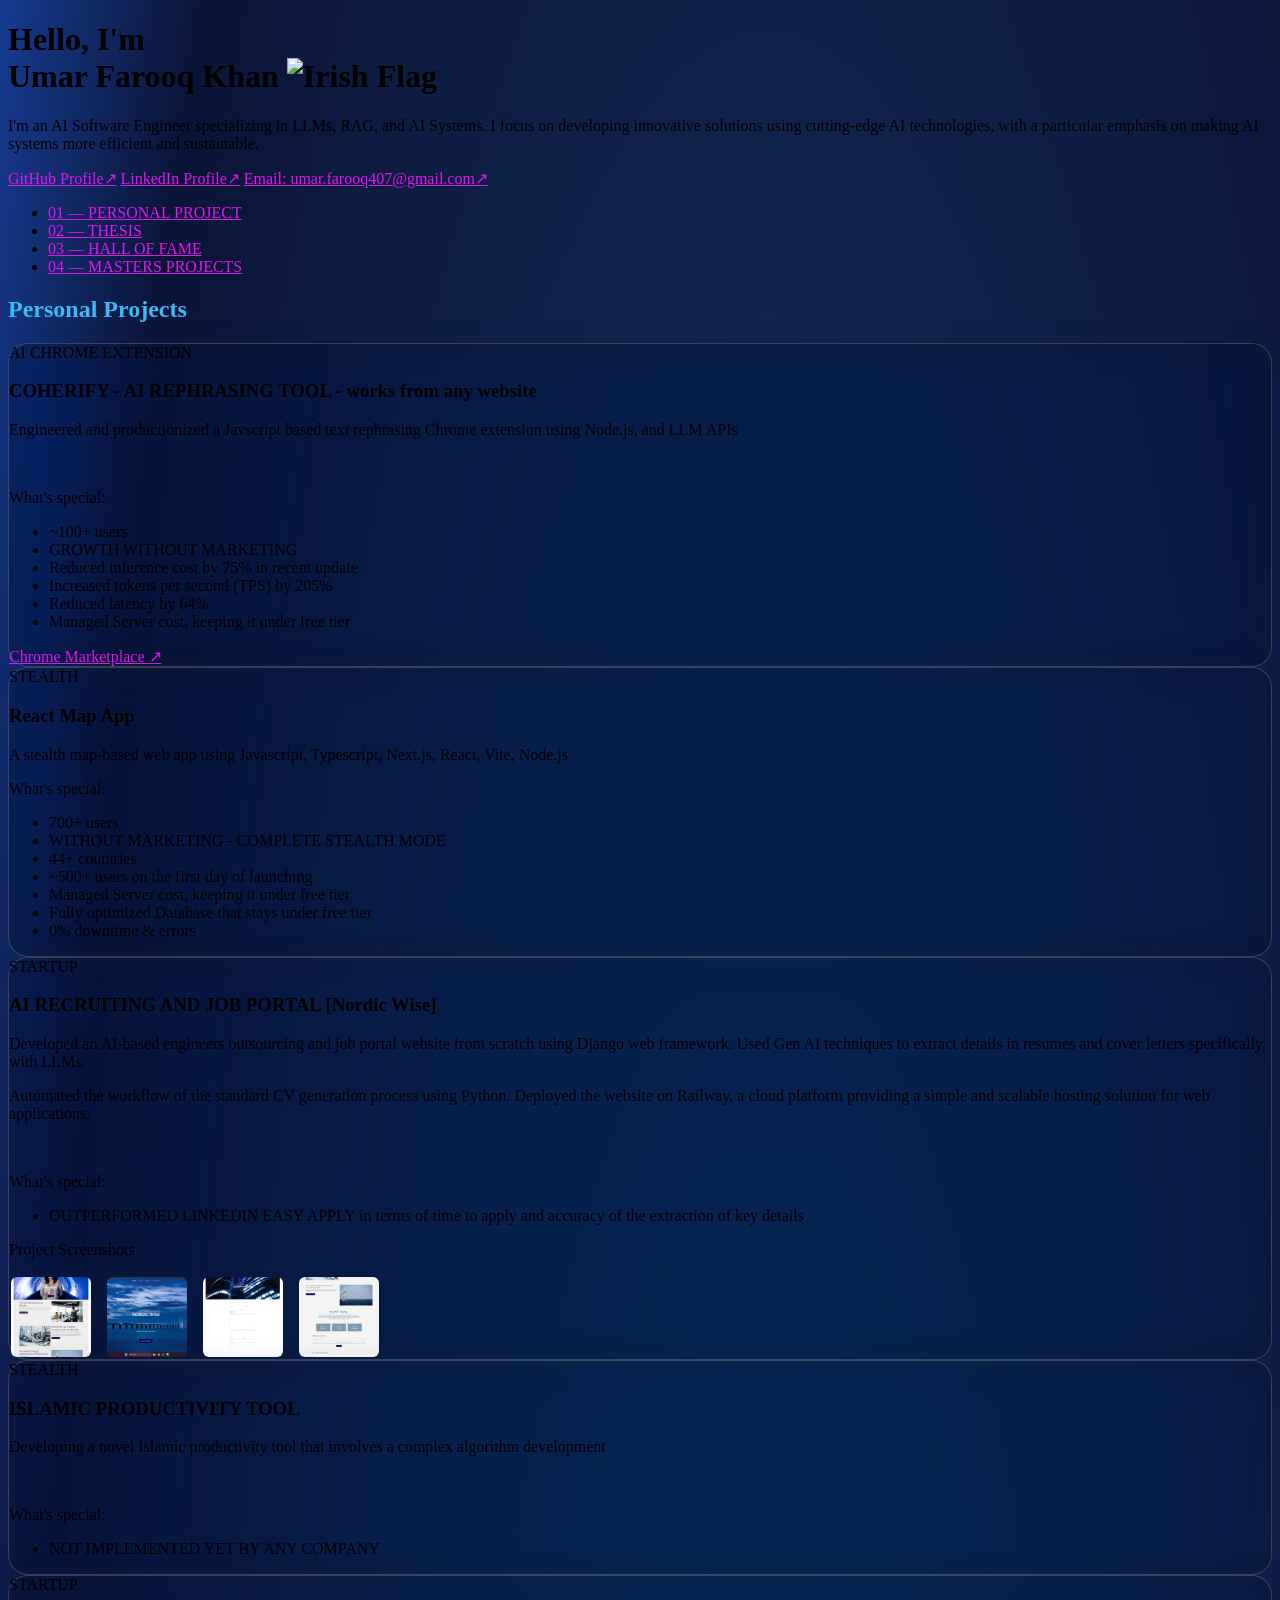
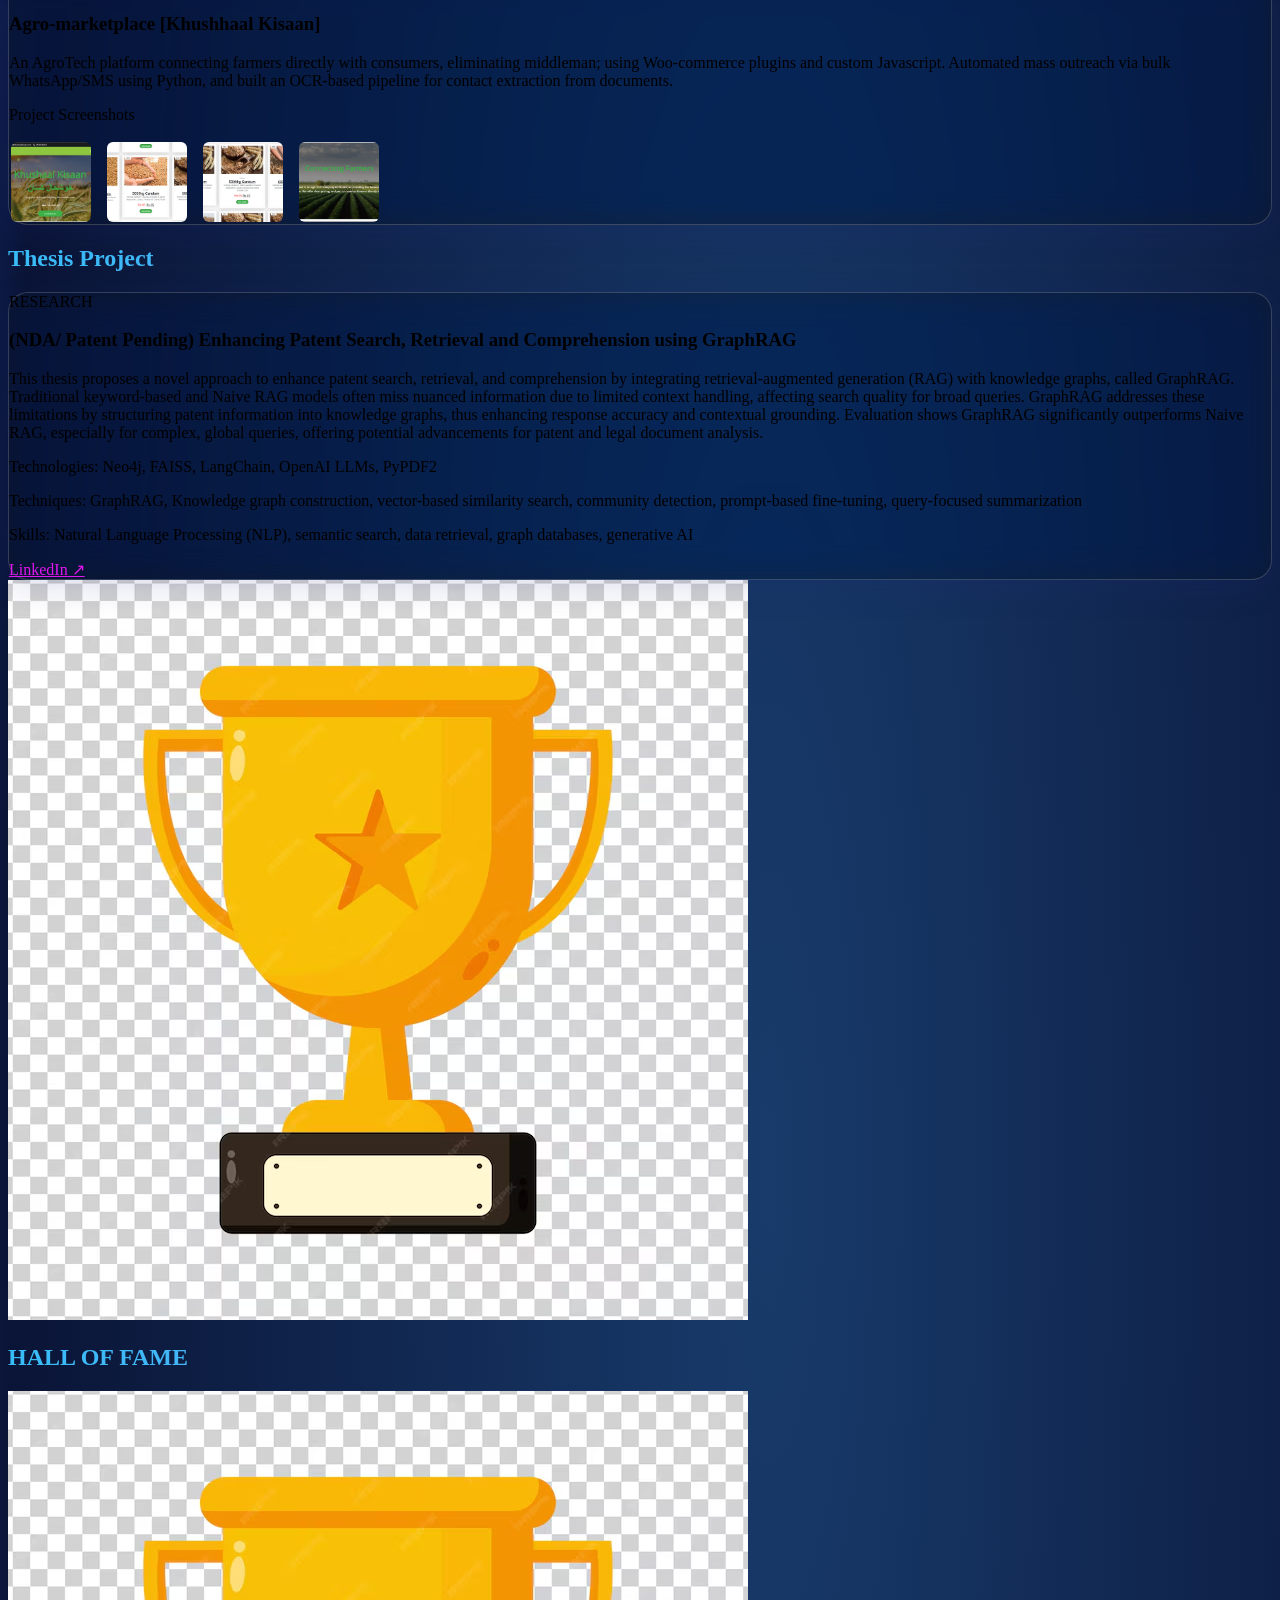
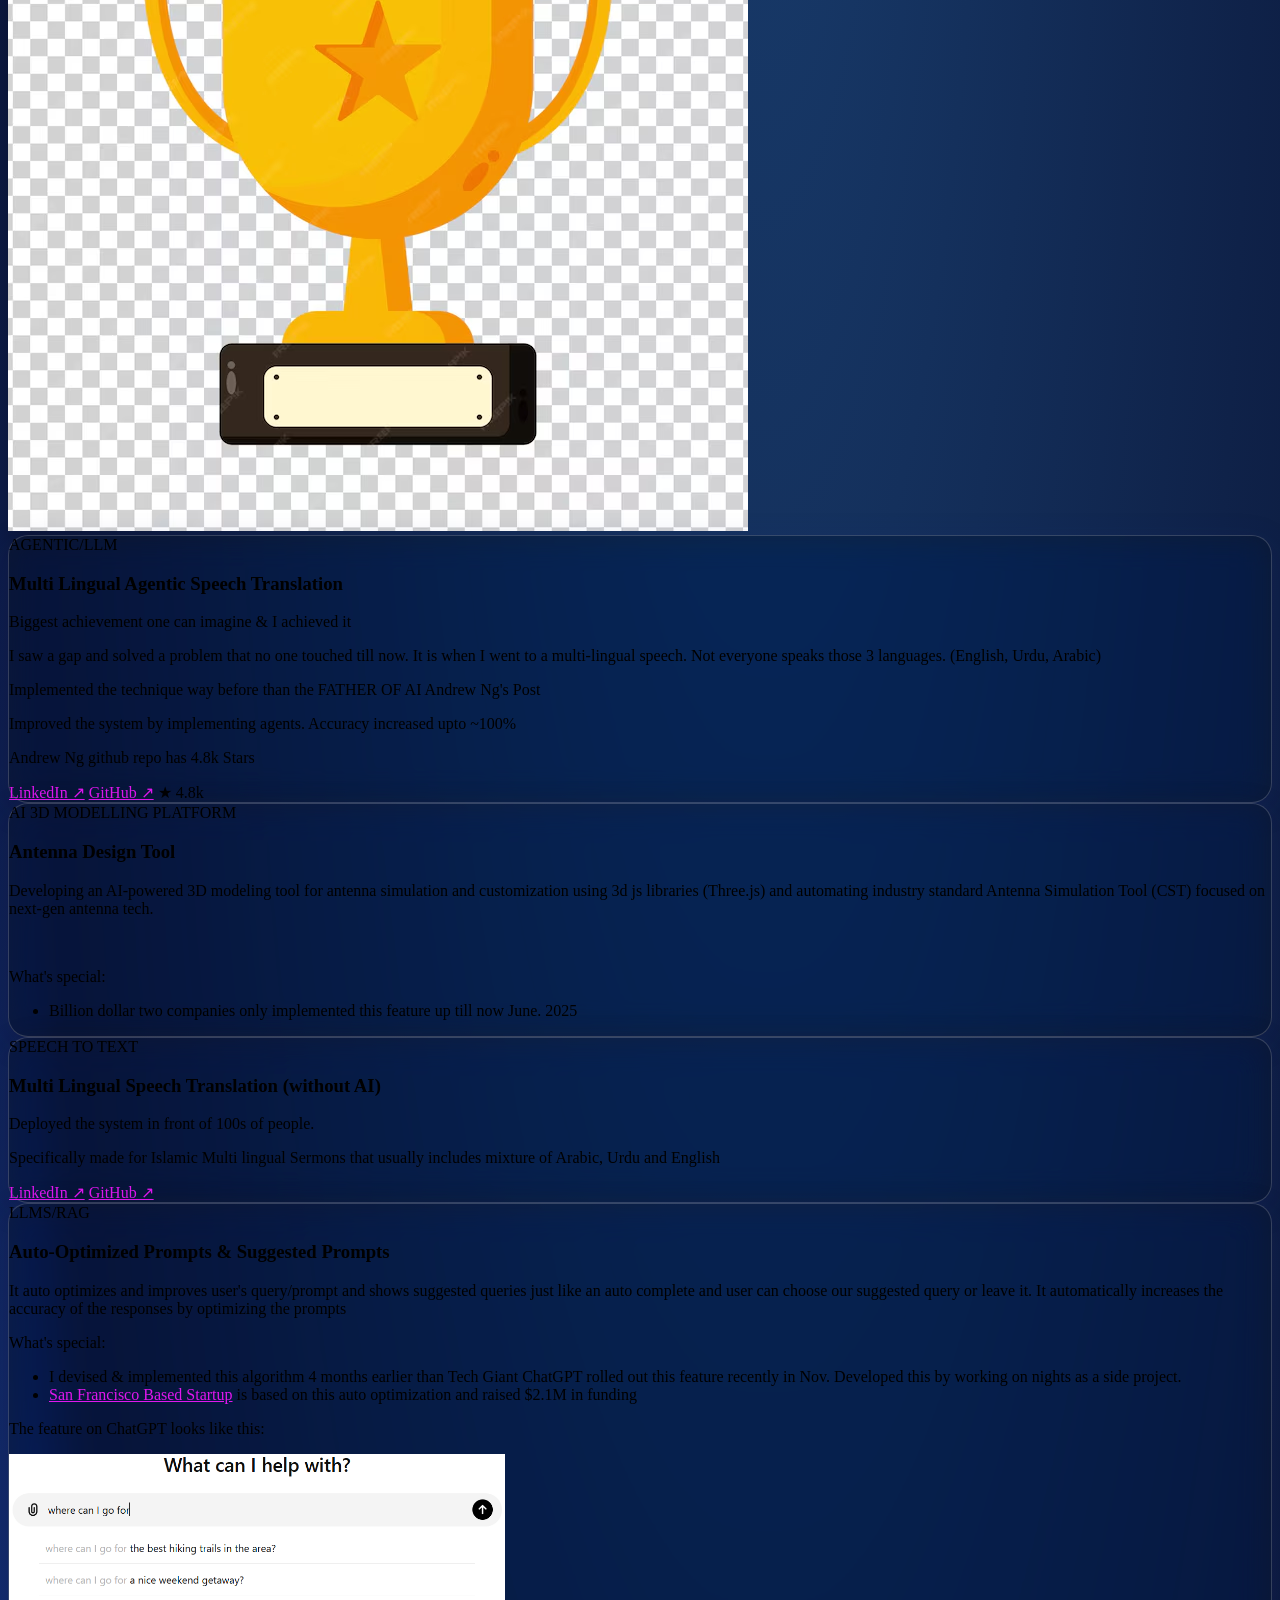
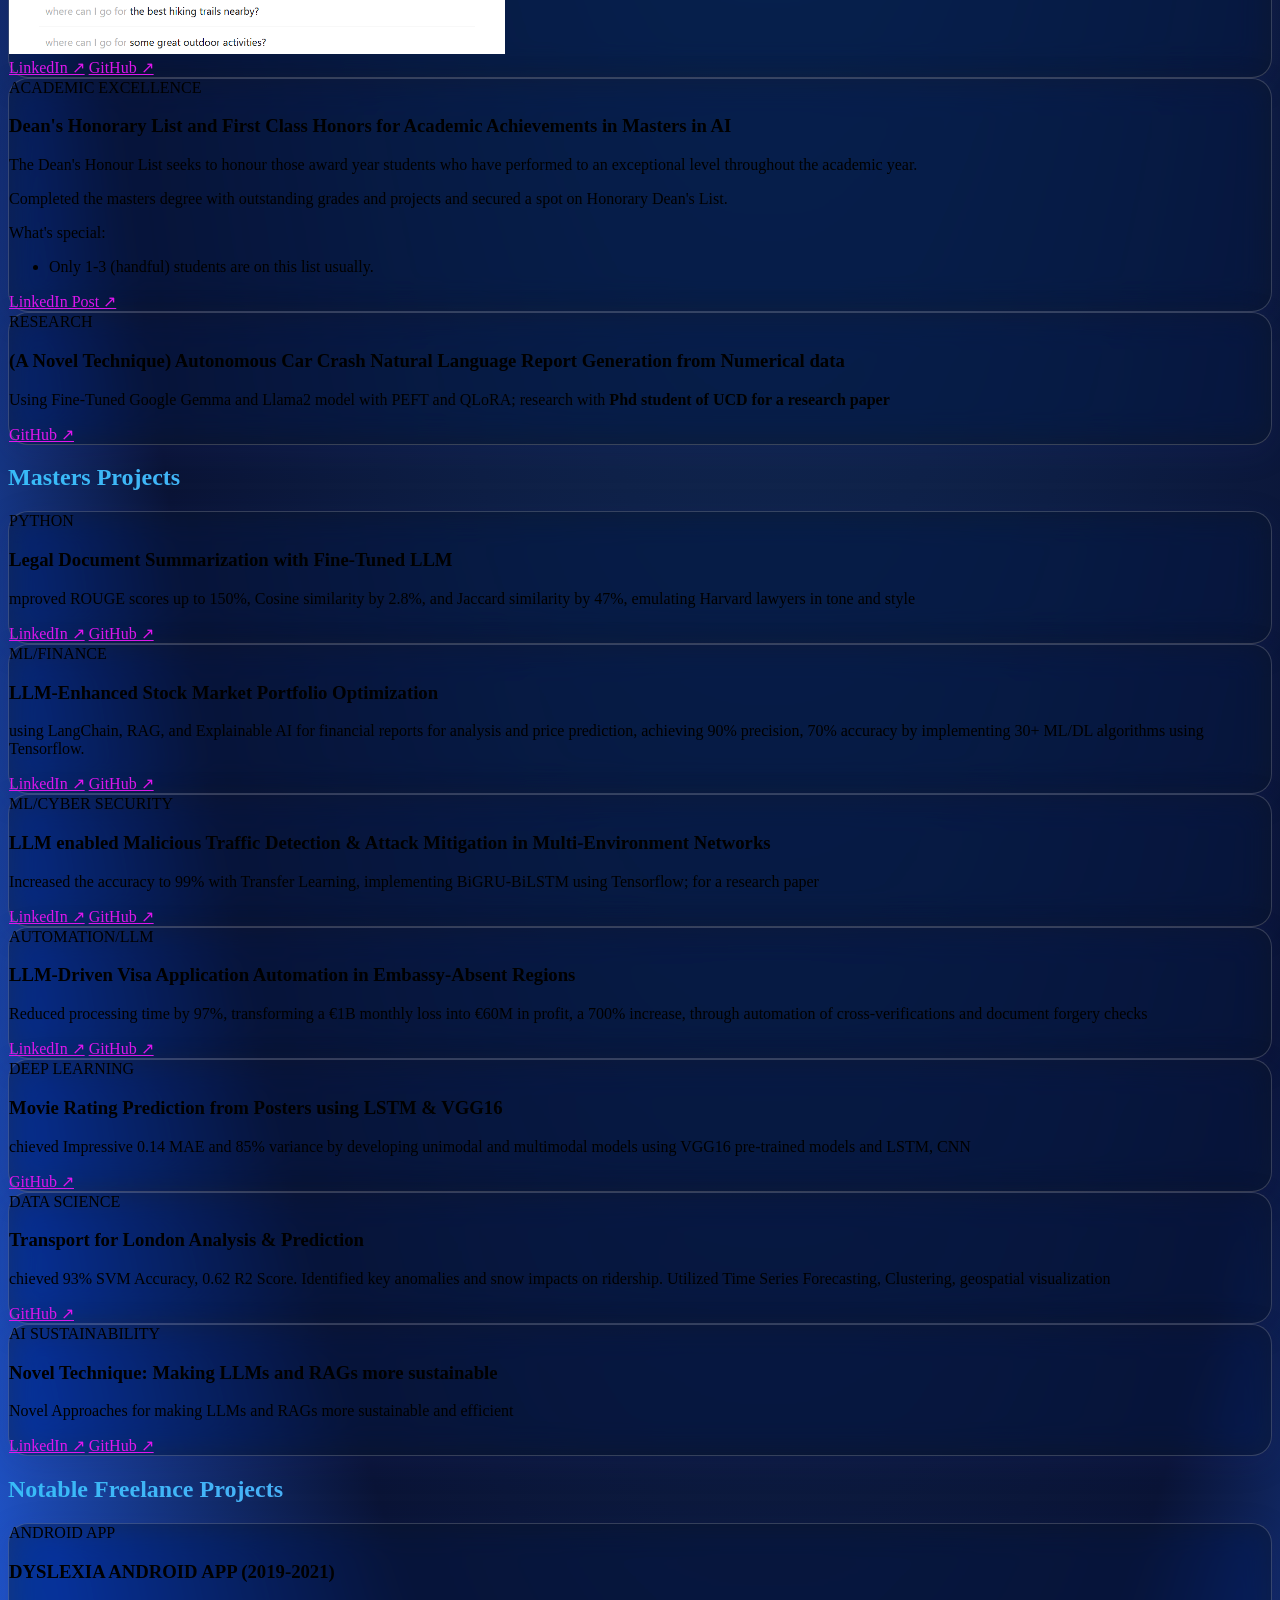
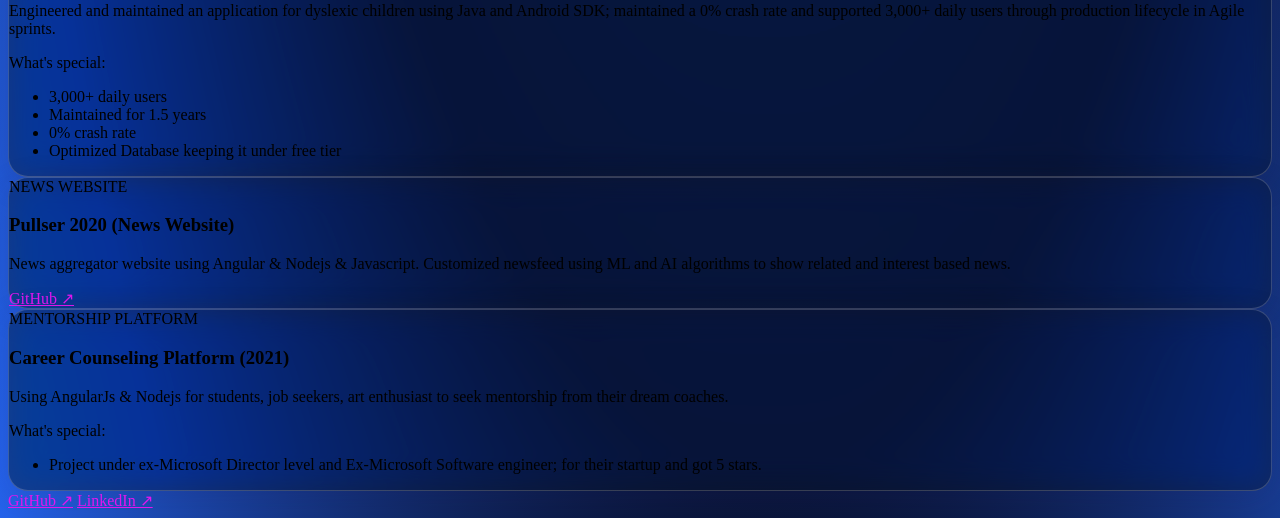
==== commit 104c9f1f: "Update index.html" ====
--- a/index.html
+++ b/index.html
@@ -175,13 +175,13 @@
             </h1>
             
             <p class="text-custom-text text-lg max-w-2xl leading-relaxed opacity-90">
-                I'm a Machine Learning Engineer specializing in LLMs, RAG, and AI Systems. I focus on developing innovative solutions using cutting-edge AI technologies, with a particular emphasis on making AI systems more efficient and sustainable.
+                I'm an AI Software Engineer specializing in LLMs, RAG, and AI Systems. I focus on developing innovative solutions using cutting-edge AI technologies, with a particular emphasis on making AI systems more efficient and sustainable.
             </p>
         
             <div class="flex items-center space-x-6 mt-6">
                 <a href="https://github.com/umar-farooq-khan" target="_blank" class="link-hover text-sm text-custom-highlight">GitHub Profile↗</a>
                 <a href="https://www.linkedin.com/in/umar-farooq-khan/" target="_blank" class="link-hover text-sm text-custom-highlight">LinkedIn Profile↗</a>
-                <a href="mailto:umar.farooq407@gmail.com" class="link-hover text-sm text-custom-highlight">Email↗</a>
+                <a href="mailto:umar.farooq407@gmail.com" class="link-hover text-sm text-custom-highlight">Email: umar.farooq407@gmail.com↗</a>
             </div>
         </header>
         
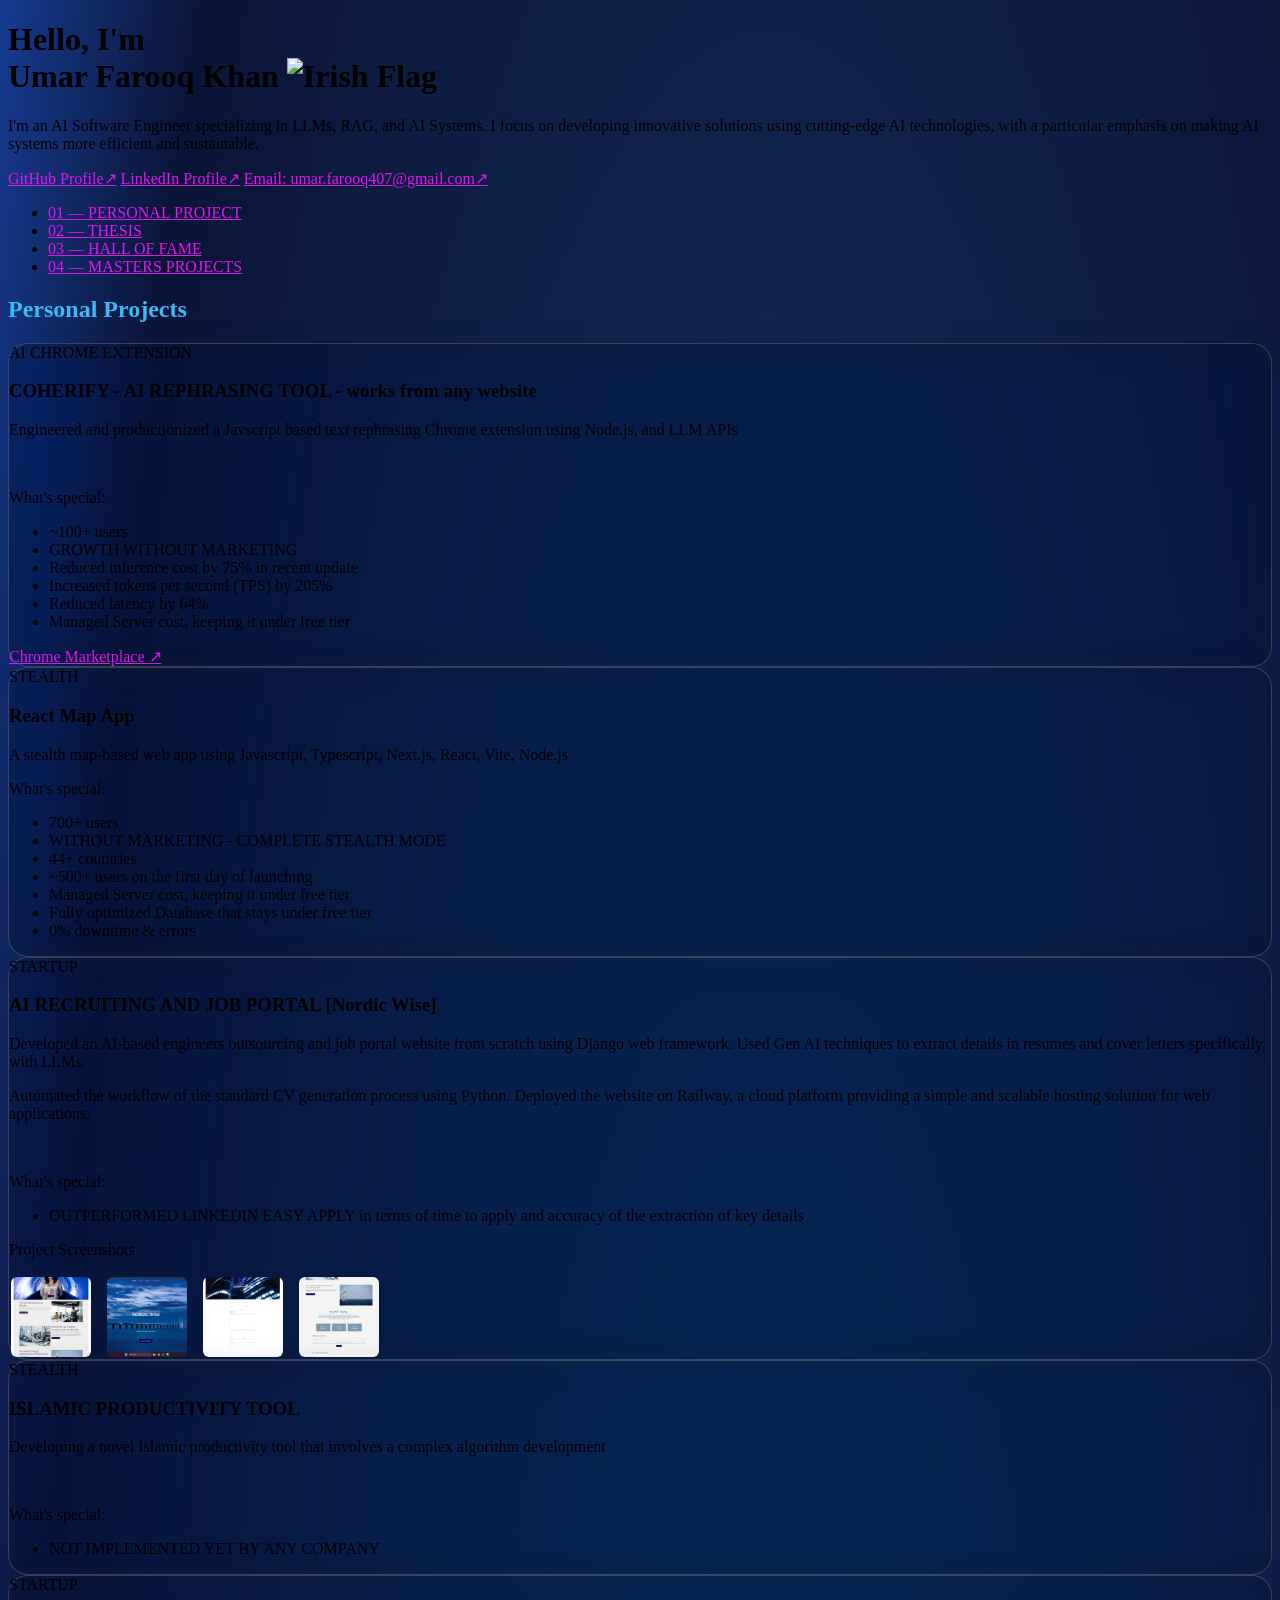
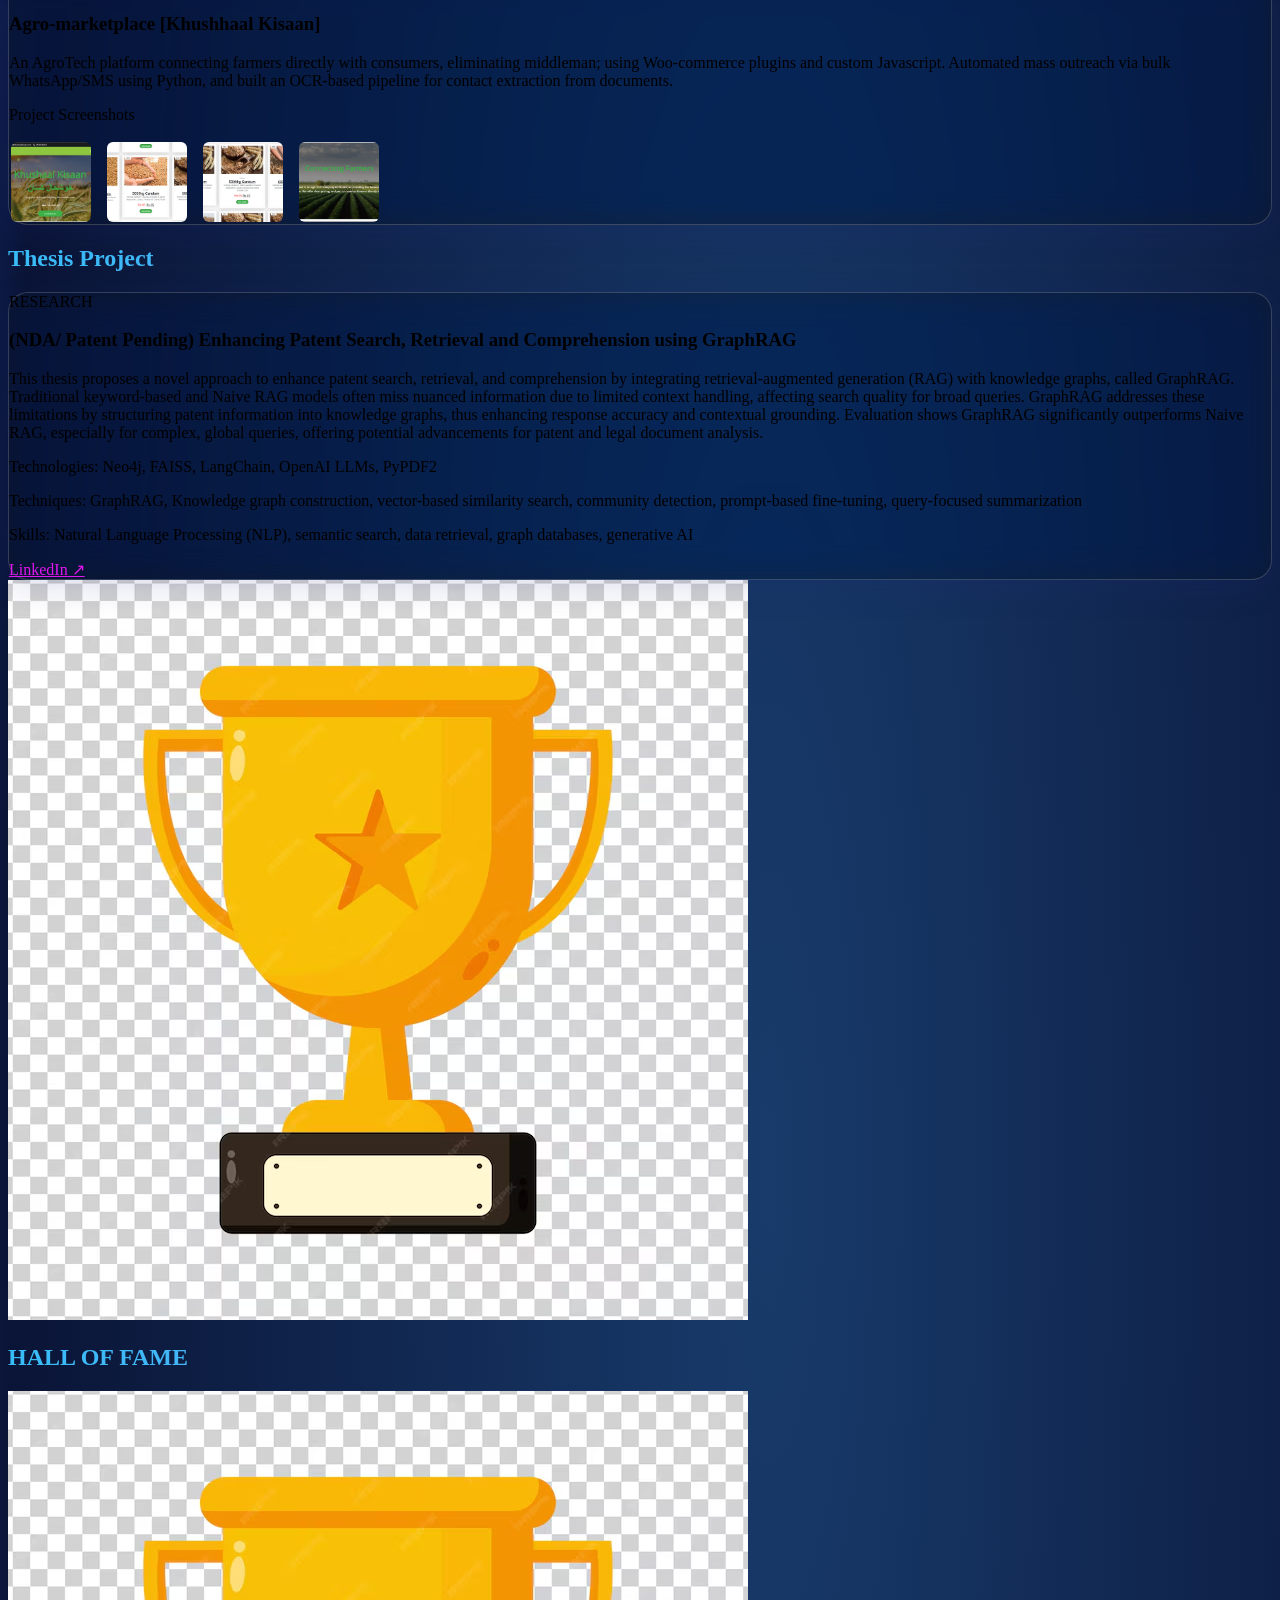
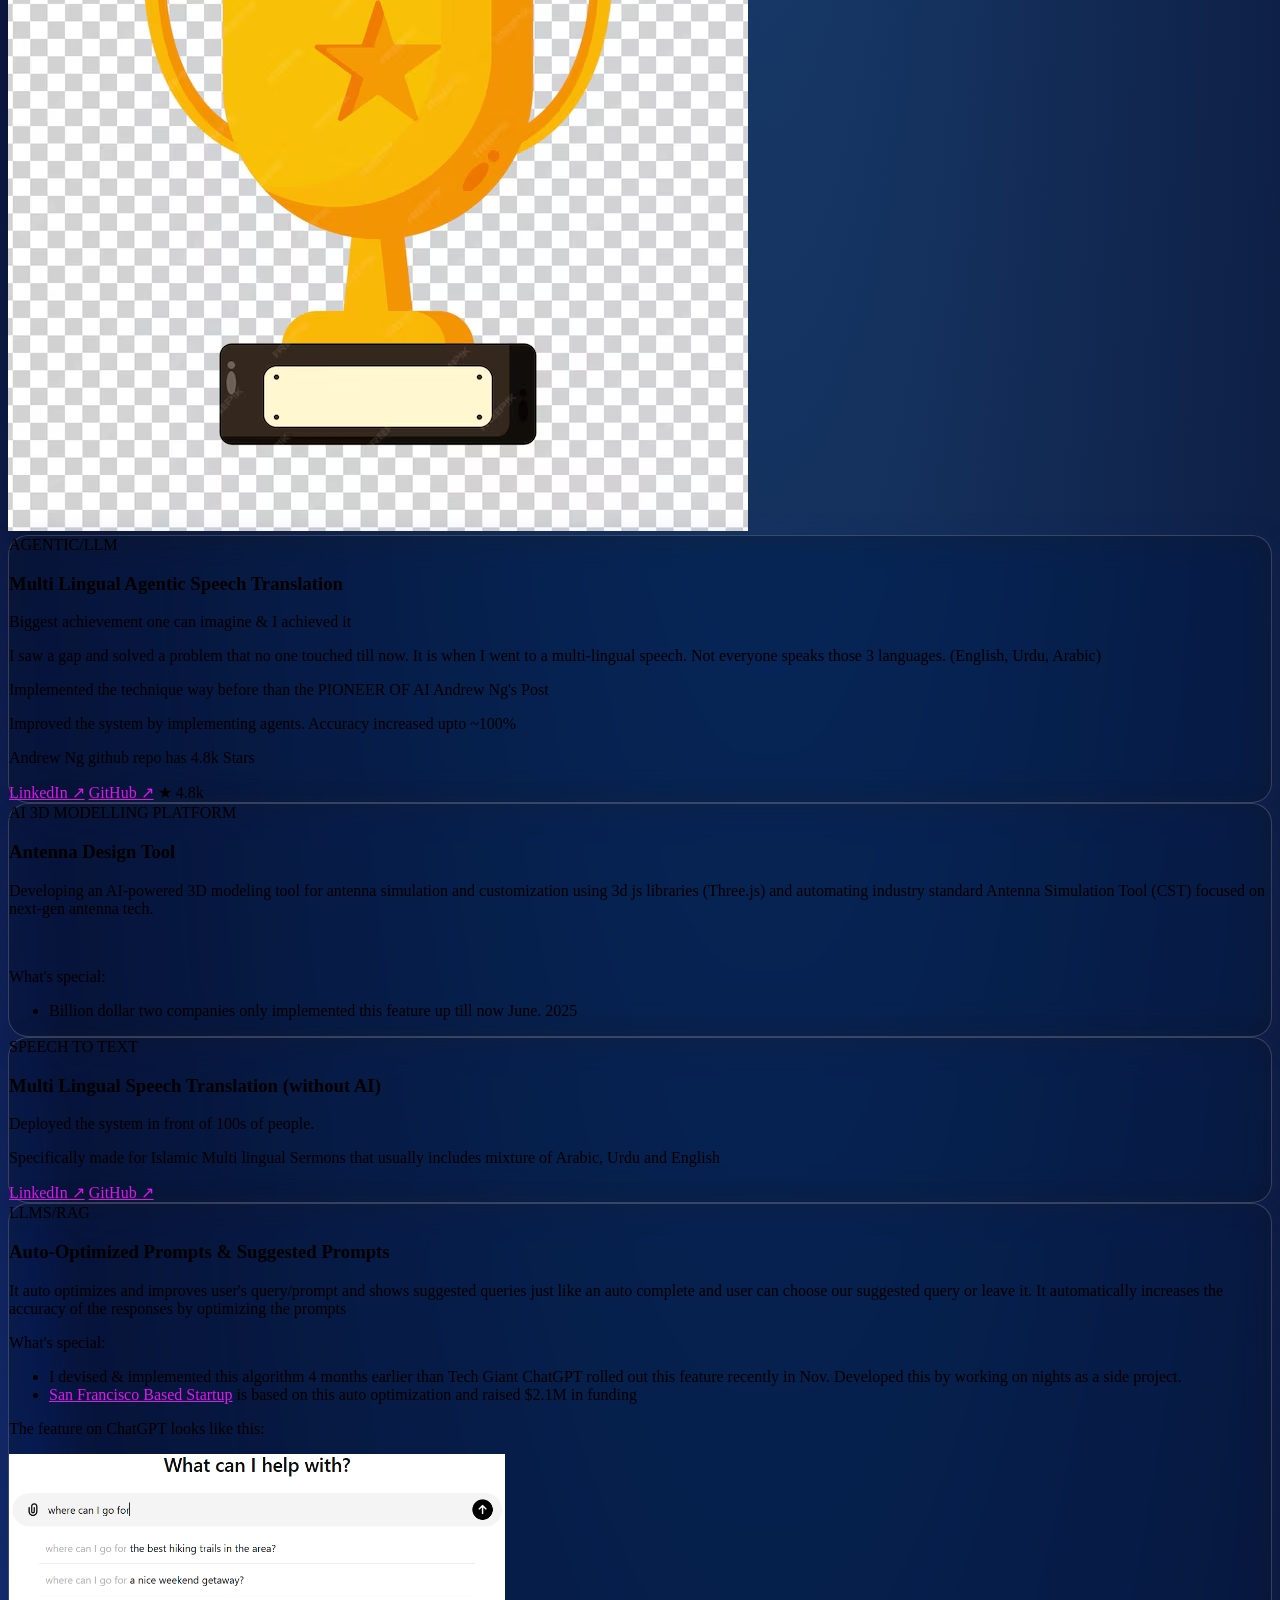
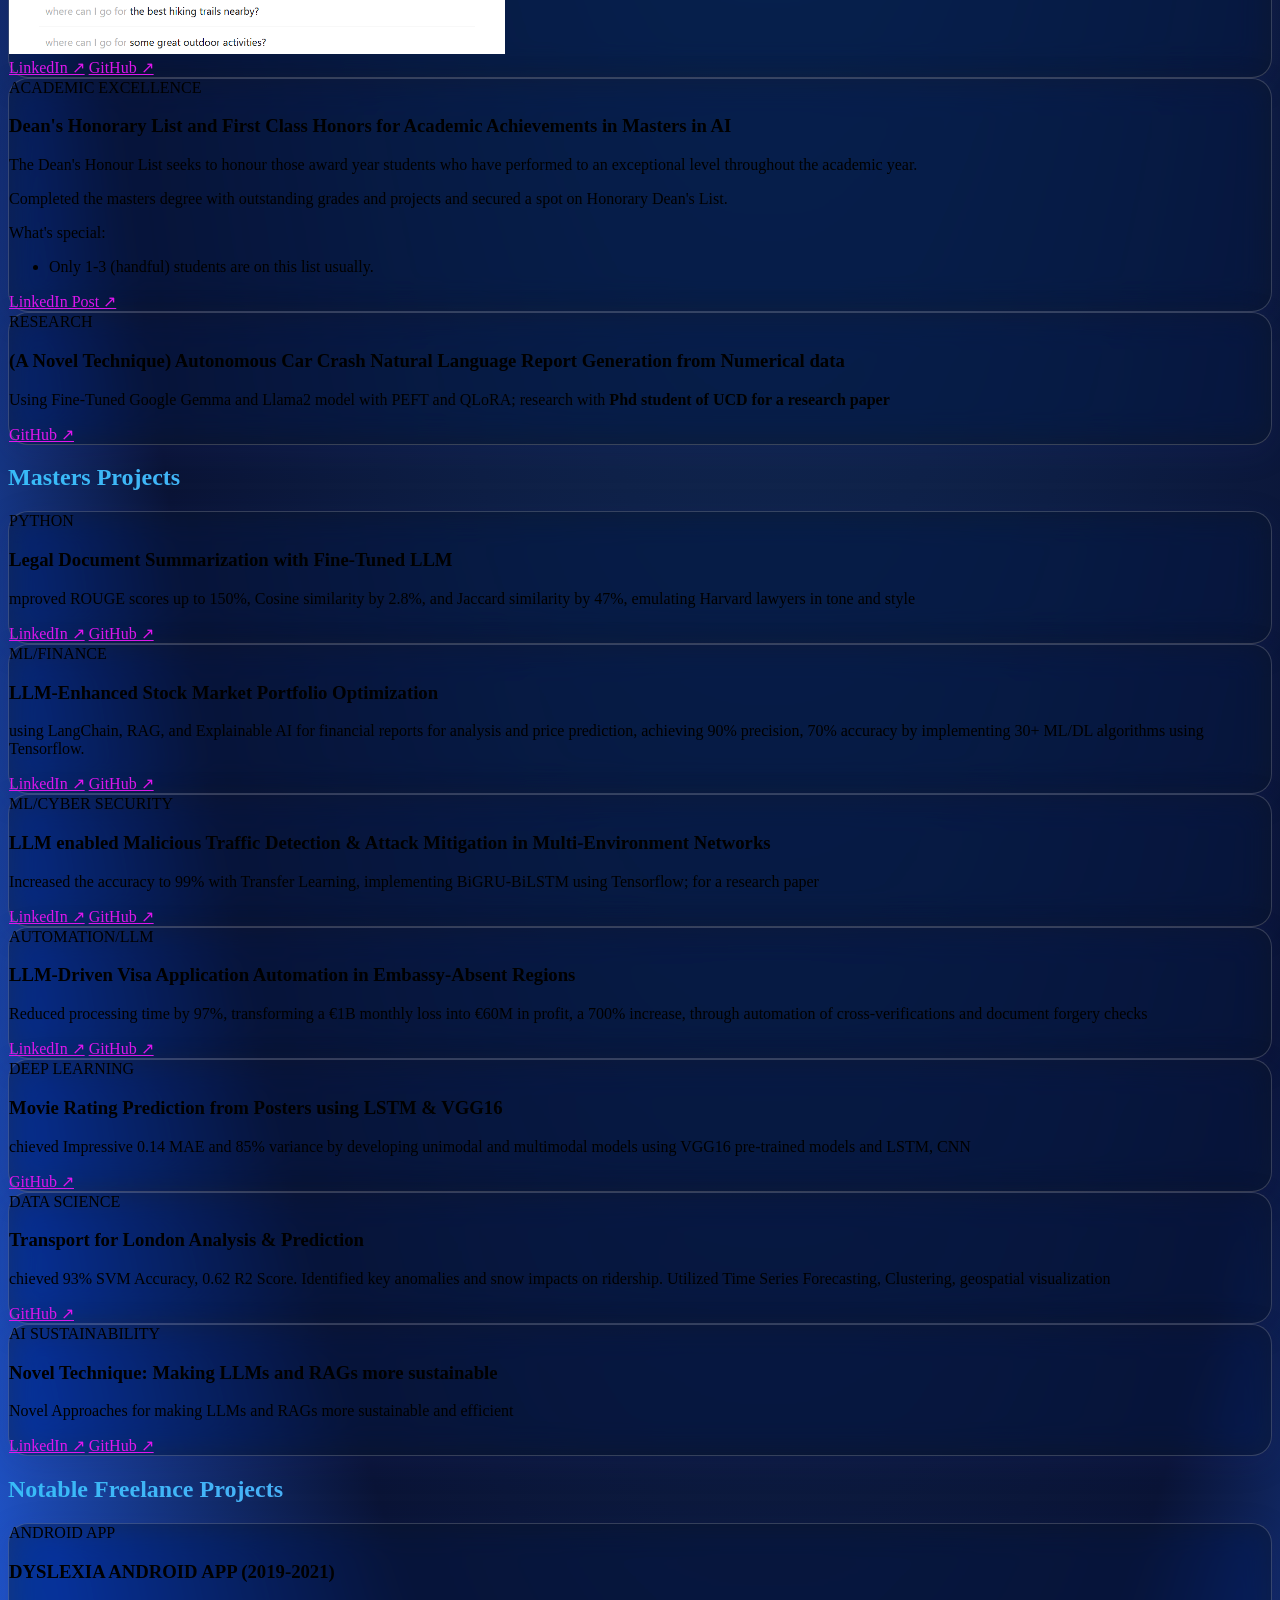
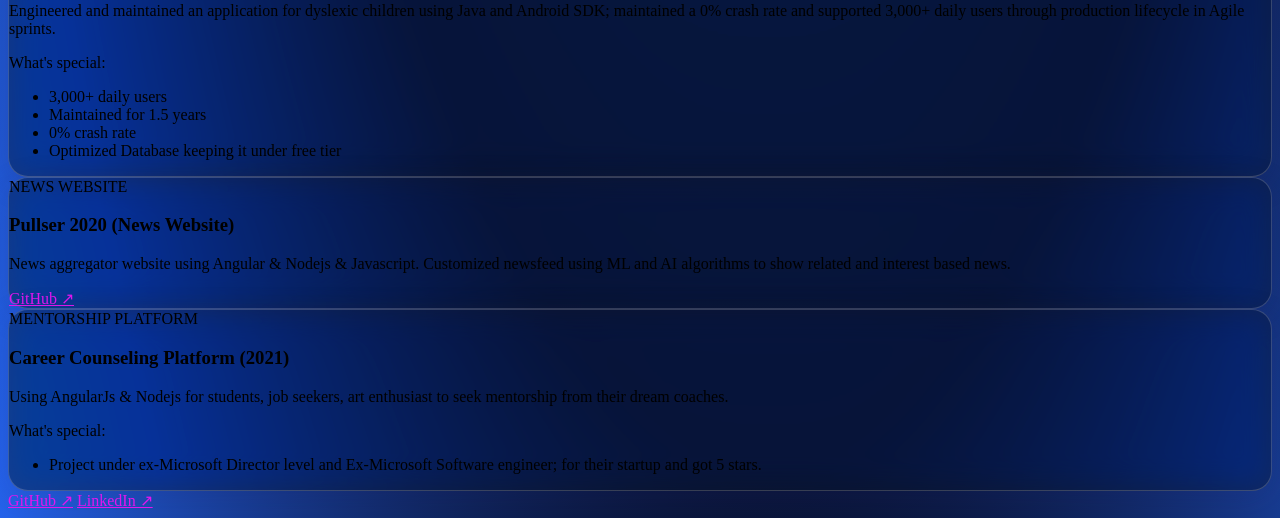
==== commit f52a5fac: "Update index.html" ====
--- a/index.html
+++ b/index.html
@@ -376,7 +376,7 @@
                     <div class="text-custom-text text-base space-y-4 opacity-90">
                         <p class="font-medium text-custom-highlight">Biggest achievement one can imagine & I achieved it</p>
                         <p class="leading-relaxed">I saw a gap and solved a problem that no one touched till now. It is when I went to a multi-lingual speech. Not everyone speaks those 3 languages. (English, Urdu, Arabic)</p>
-                        <p class="leading-relaxed">Implemented the technique way before than the FATHER OF AI Andrew Ng's Post</p>
+                        <p class="leading-relaxed">Implemented the technique way before than the PIONEER OF AI Andrew Ng's Post</p>
                         <p class="leading-relaxed">Improved the system by implementing agents. <span class="font-medium text-custom-highlight">Accuracy increased upto ~100%</span></p>
                         <p class="leading-relaxed">Andrew Ng github repo has 4.8k Stars</p>
                     </div>
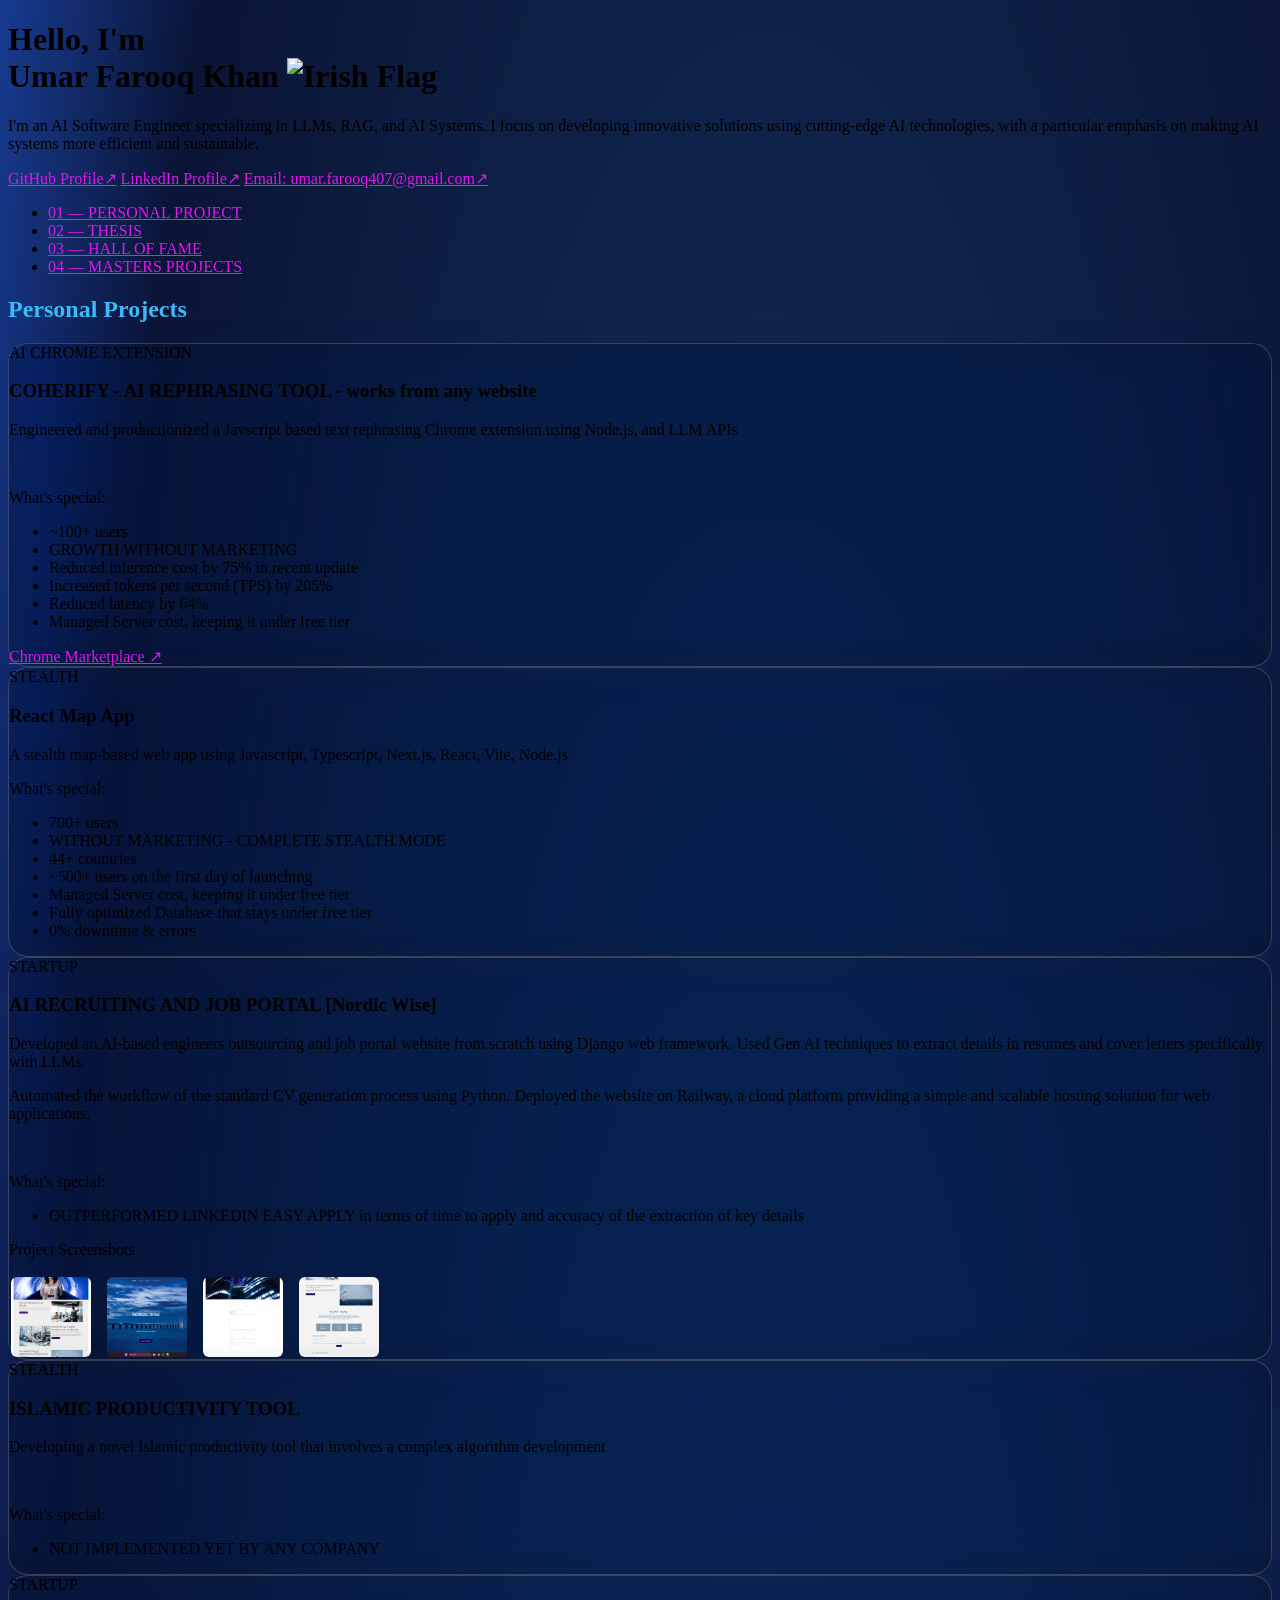
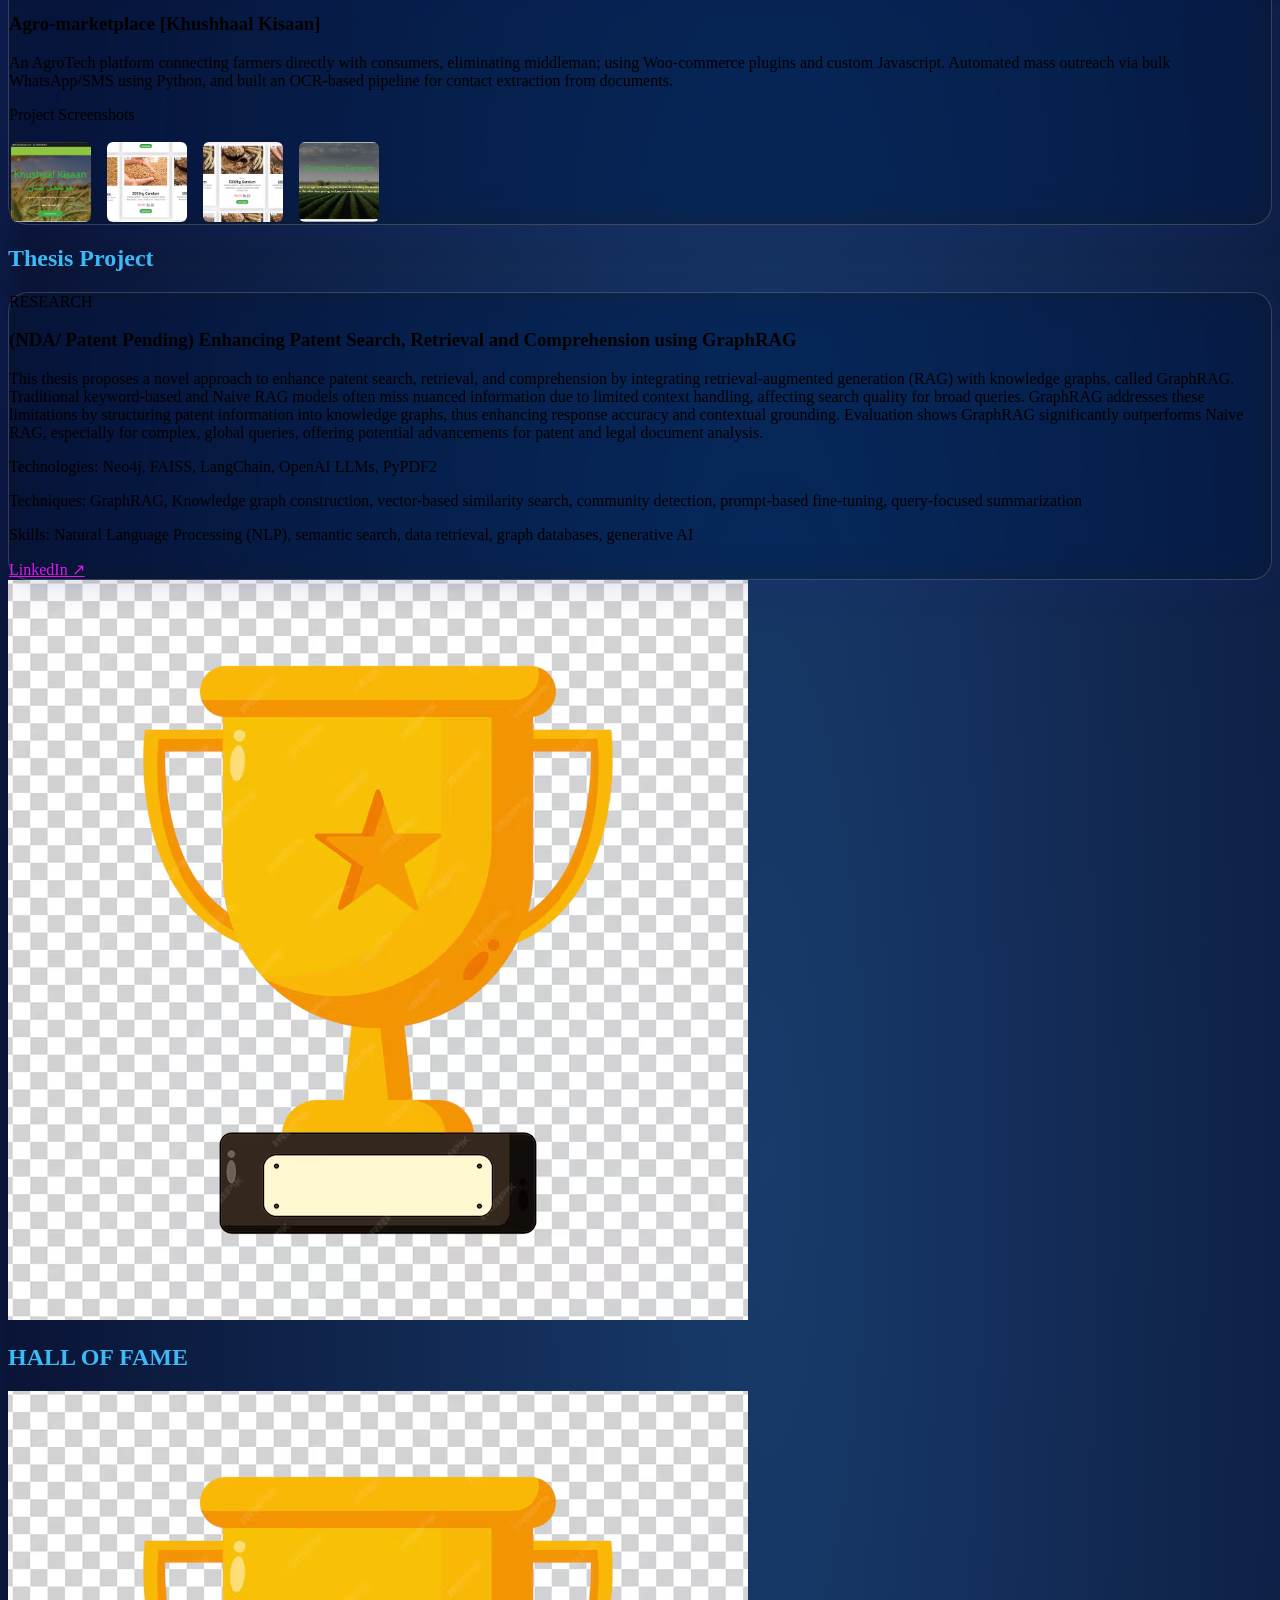
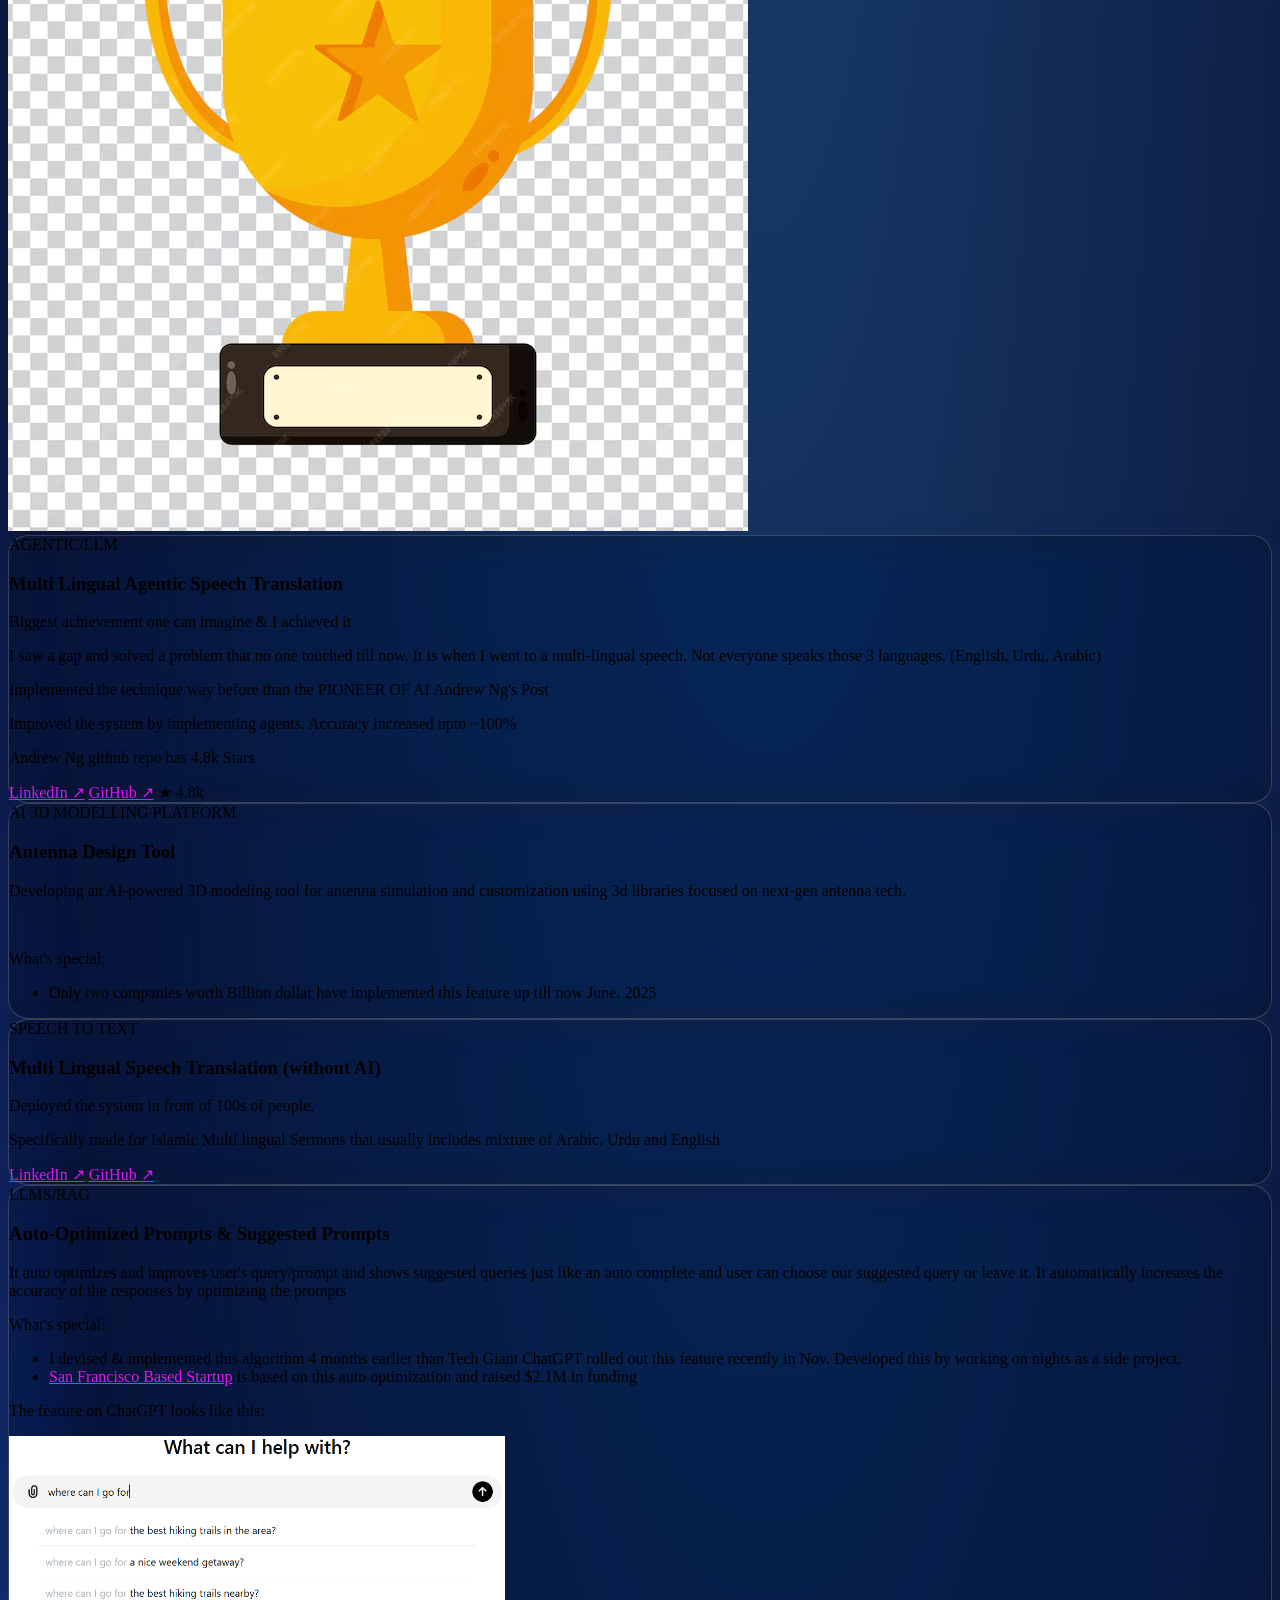
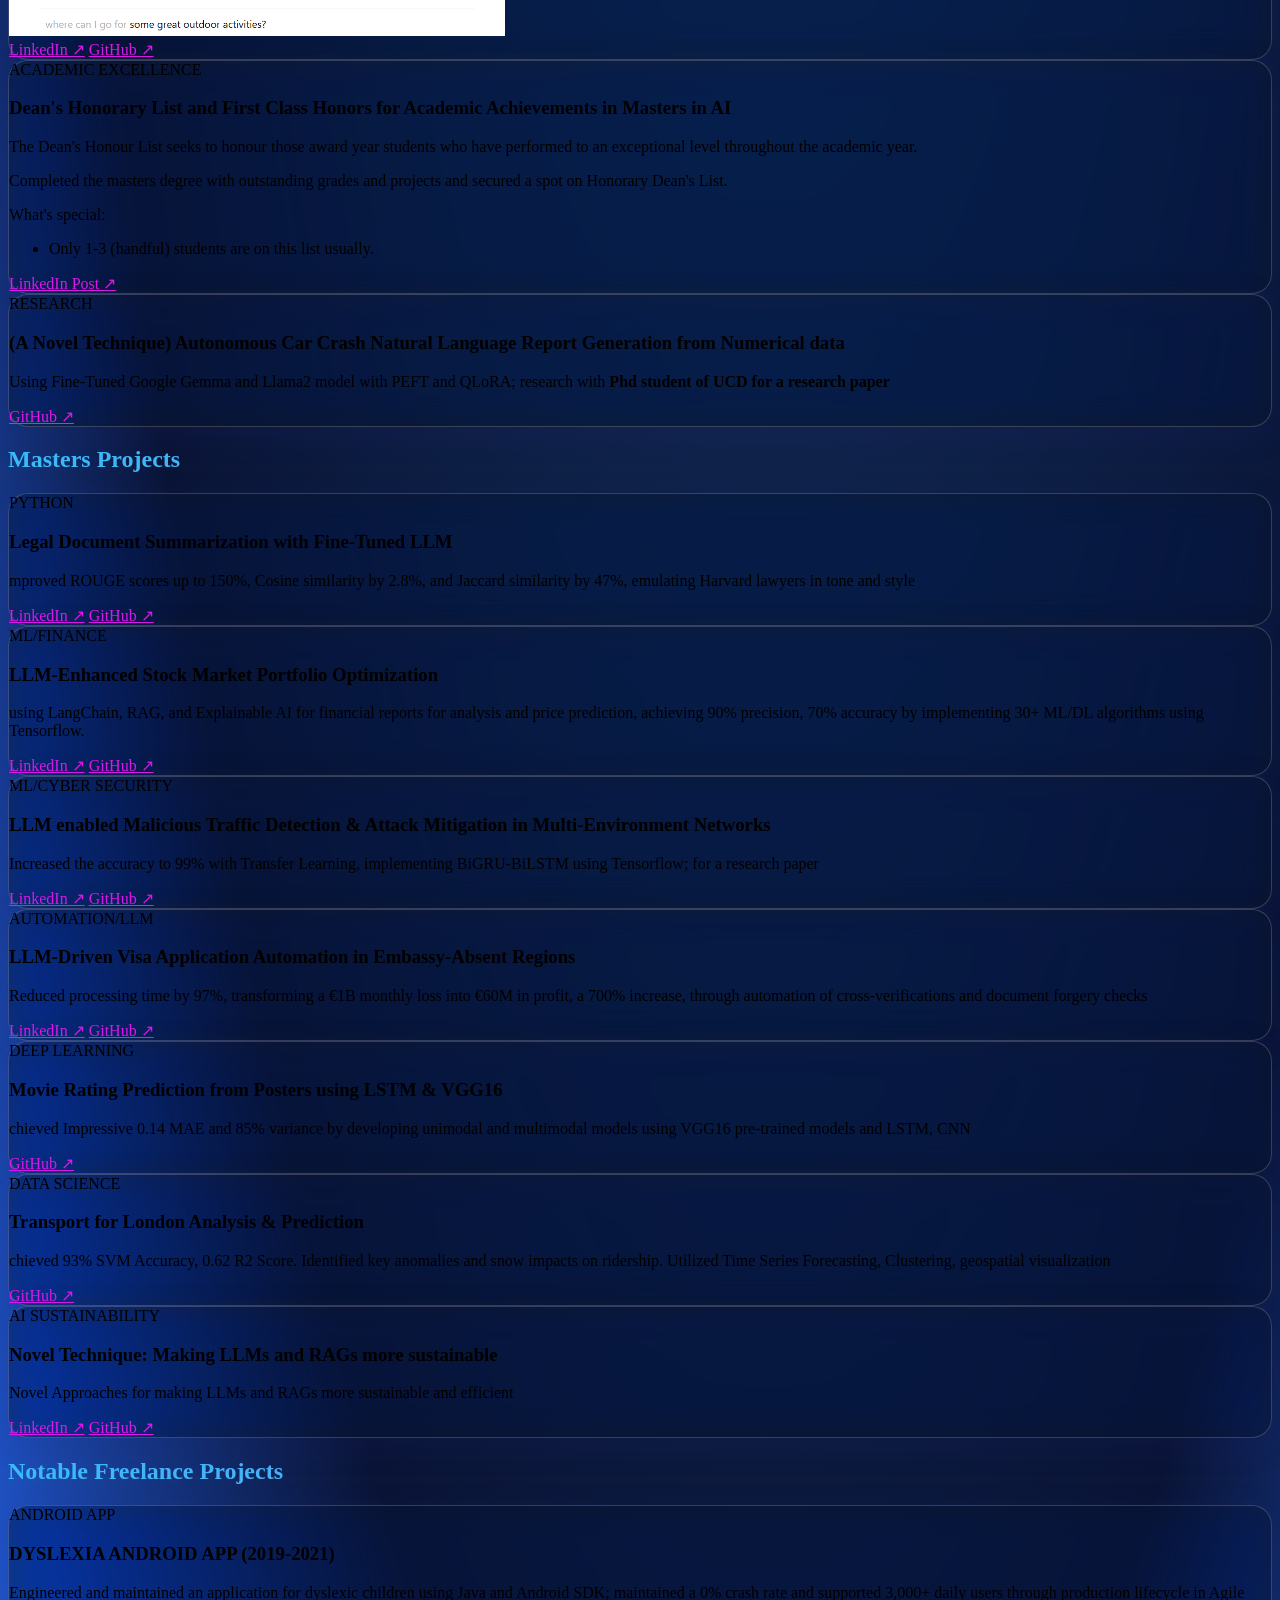
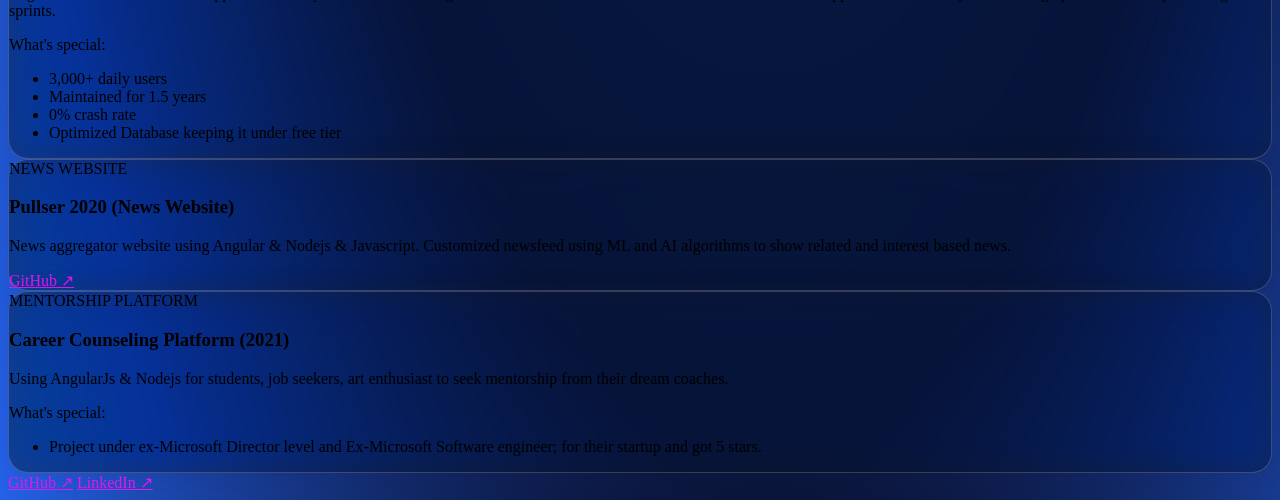
==== commit ab481577: "Update index.html" ====
--- a/index.html
+++ b/index.html
@@ -390,13 +390,12 @@
                     <div class="text-sm text-custom-highlight mb-3 font-medium">AI 3D MODELLING PLATFORM</div>
                     <h3 class="text-2xl font-semibold mb-6 text-custom-accent">Antenna Design Tool</h3>
                     <div class="text-custom-text text-base space-y-4 opacity-90">
-                        <p class="leading-relaxed"> Developing an AI-powered 3D modeling tool for antenna simulation and customization using 3d js libraries (Three.js) and
-                            automating industry standard Antenna Simulation Tool (CST) focused on next-gen antenna tech.</p>
+                        <p class="leading-relaxed"> Developing an AI-powered 3D modeling tool for antenna simulation and customization using 3d libraries focused on next-gen antenna tech.</p>
                     </div>
                 </br>
                     <p class="font-medium text-custom-highlight">What's special:</p>
                     <ul class="list-disc pl-4 space-y-2 leading-relaxed">
-                        <li>Billion dollar two companies only implemented this feature up till now June. 2025</li>
+                        <li>Only two companies worth Billion dollar have implemented this feature up till now June. 2025</li>
                     </ul>
                 </div>
                 <!-- Multi Lingual Speech Translation (without AI) -->
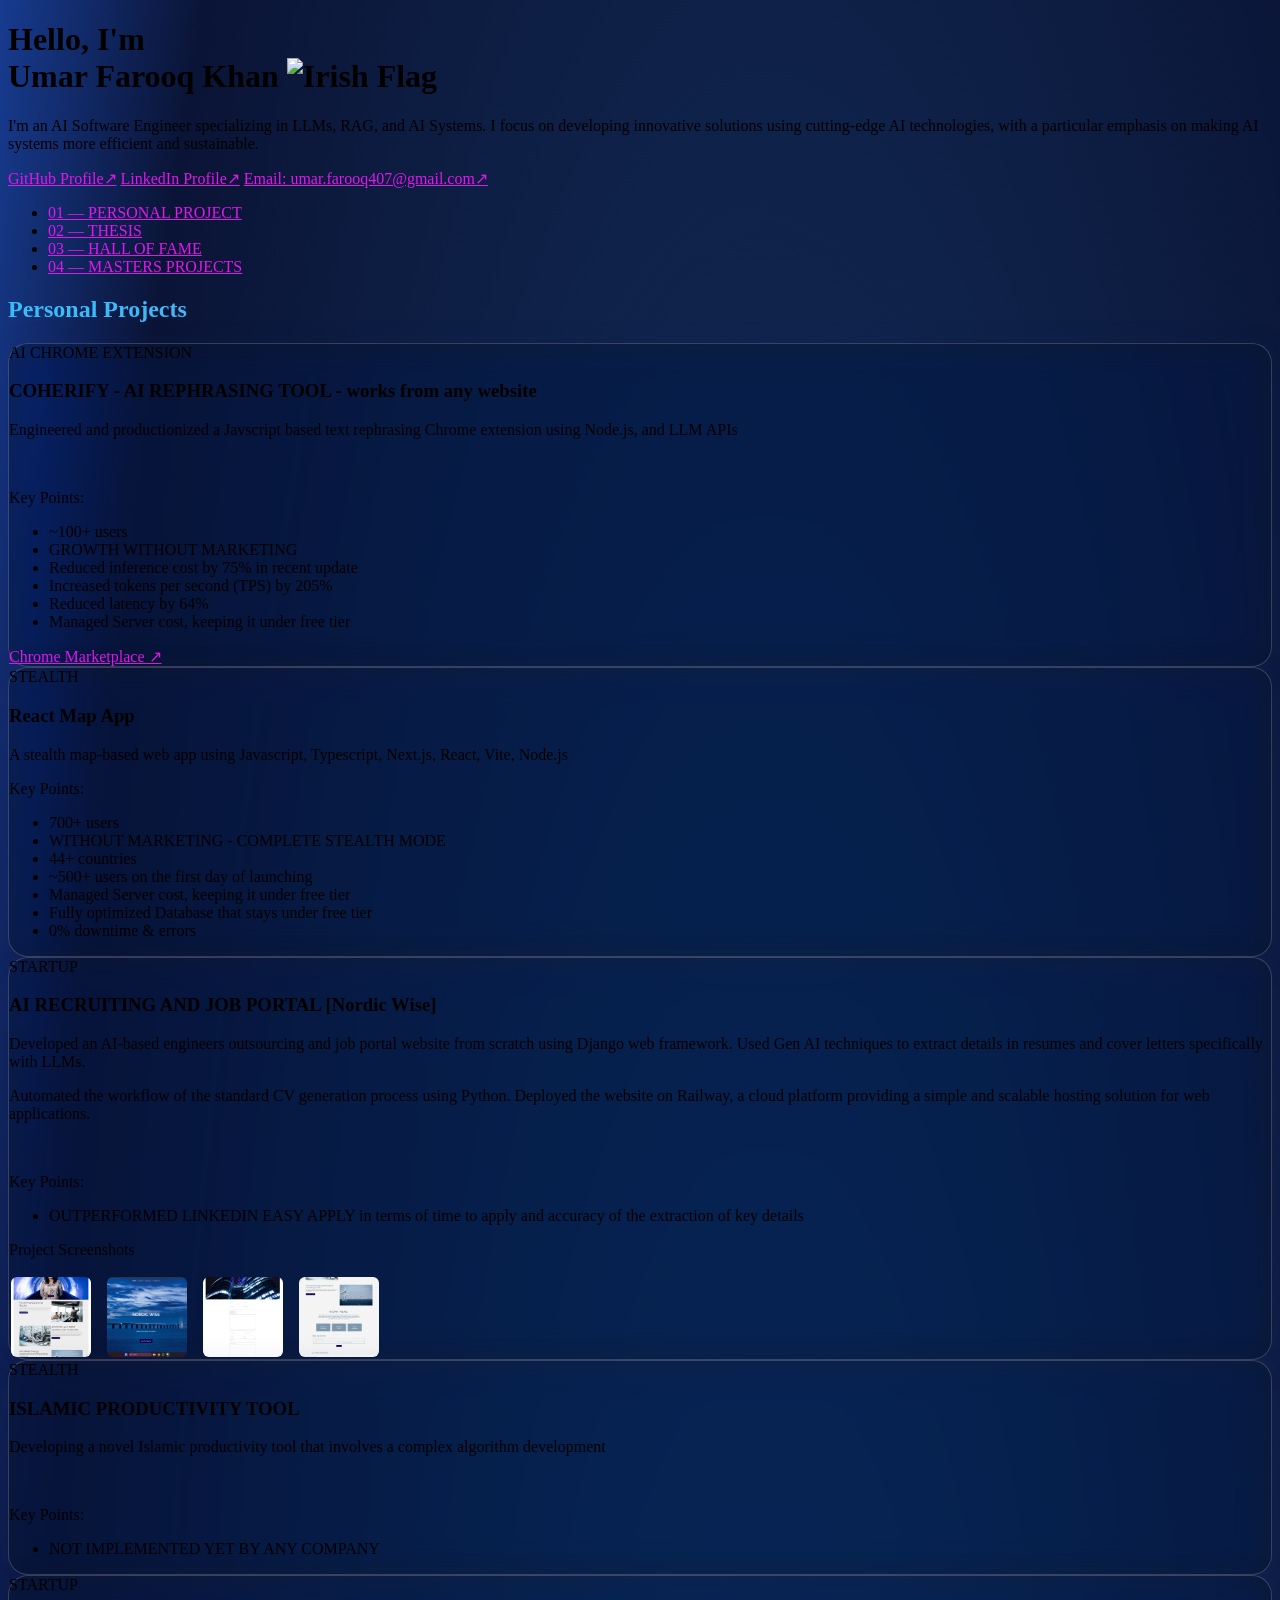
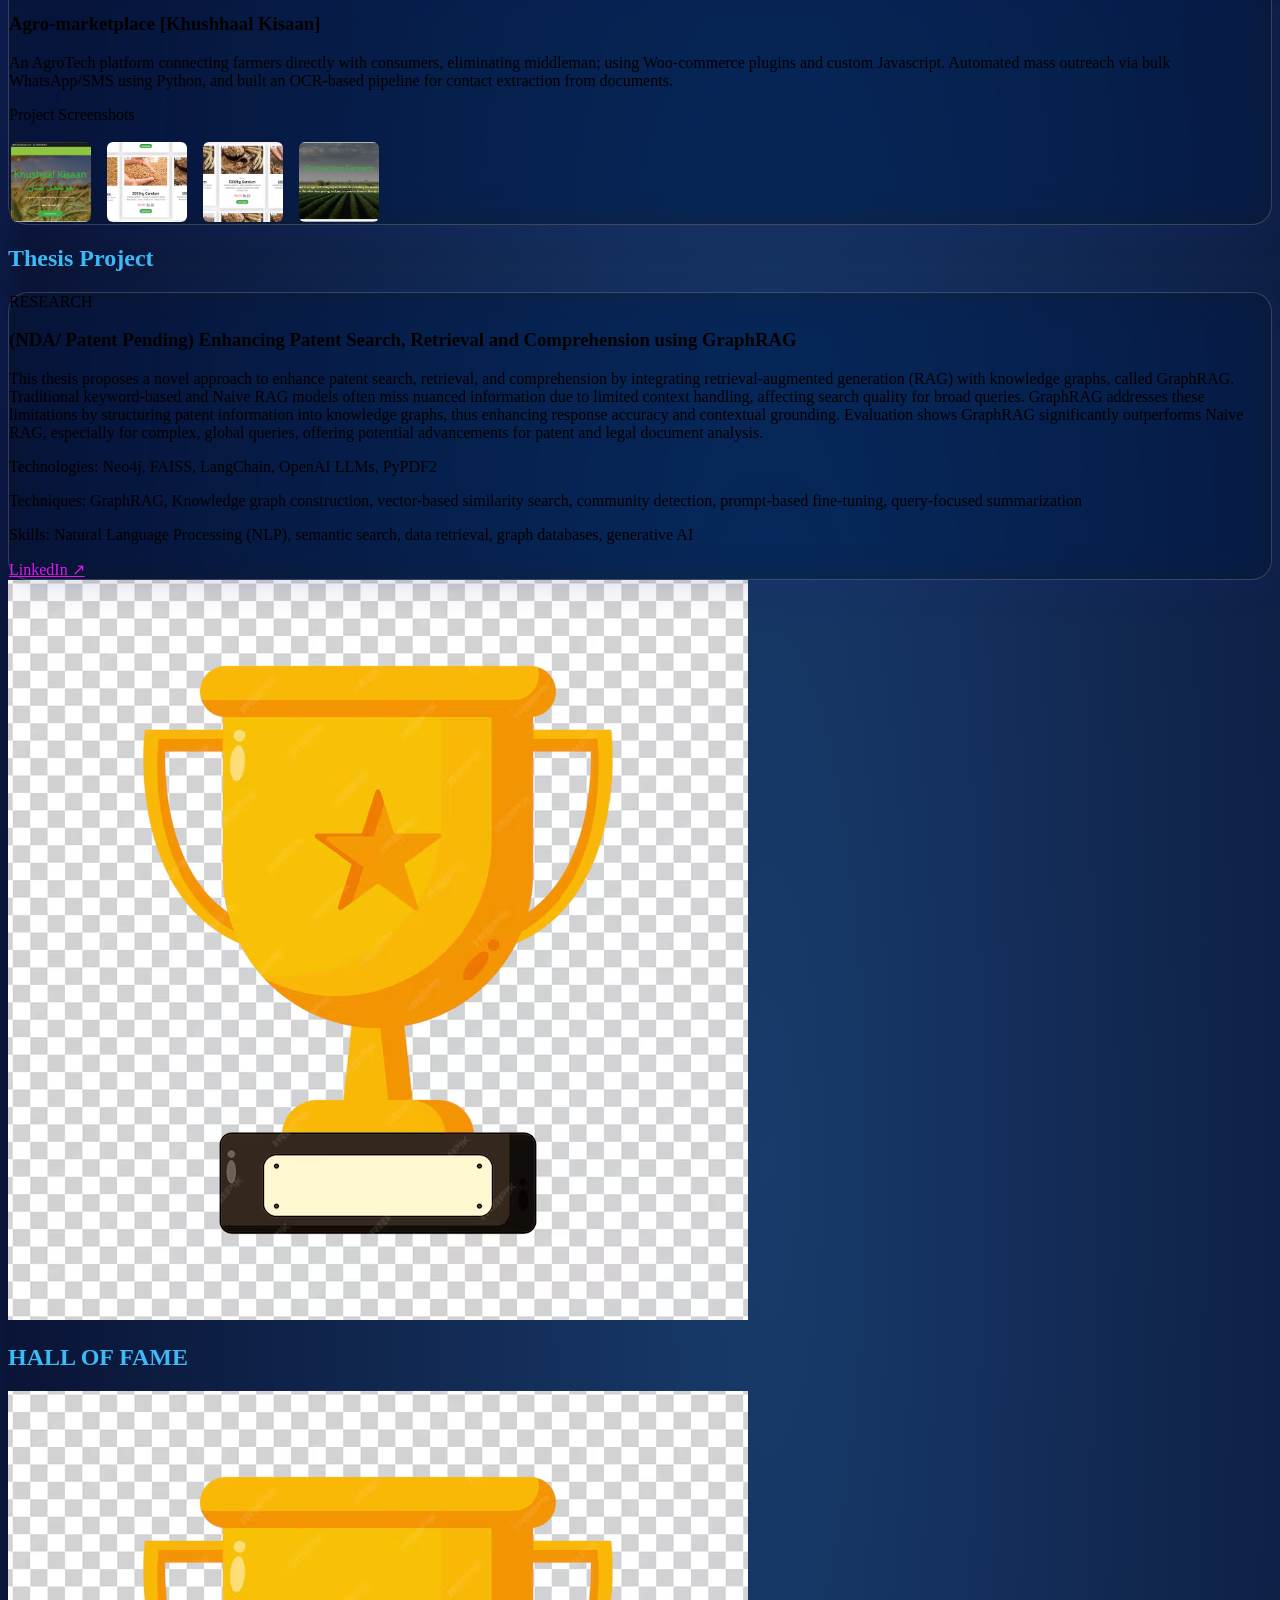
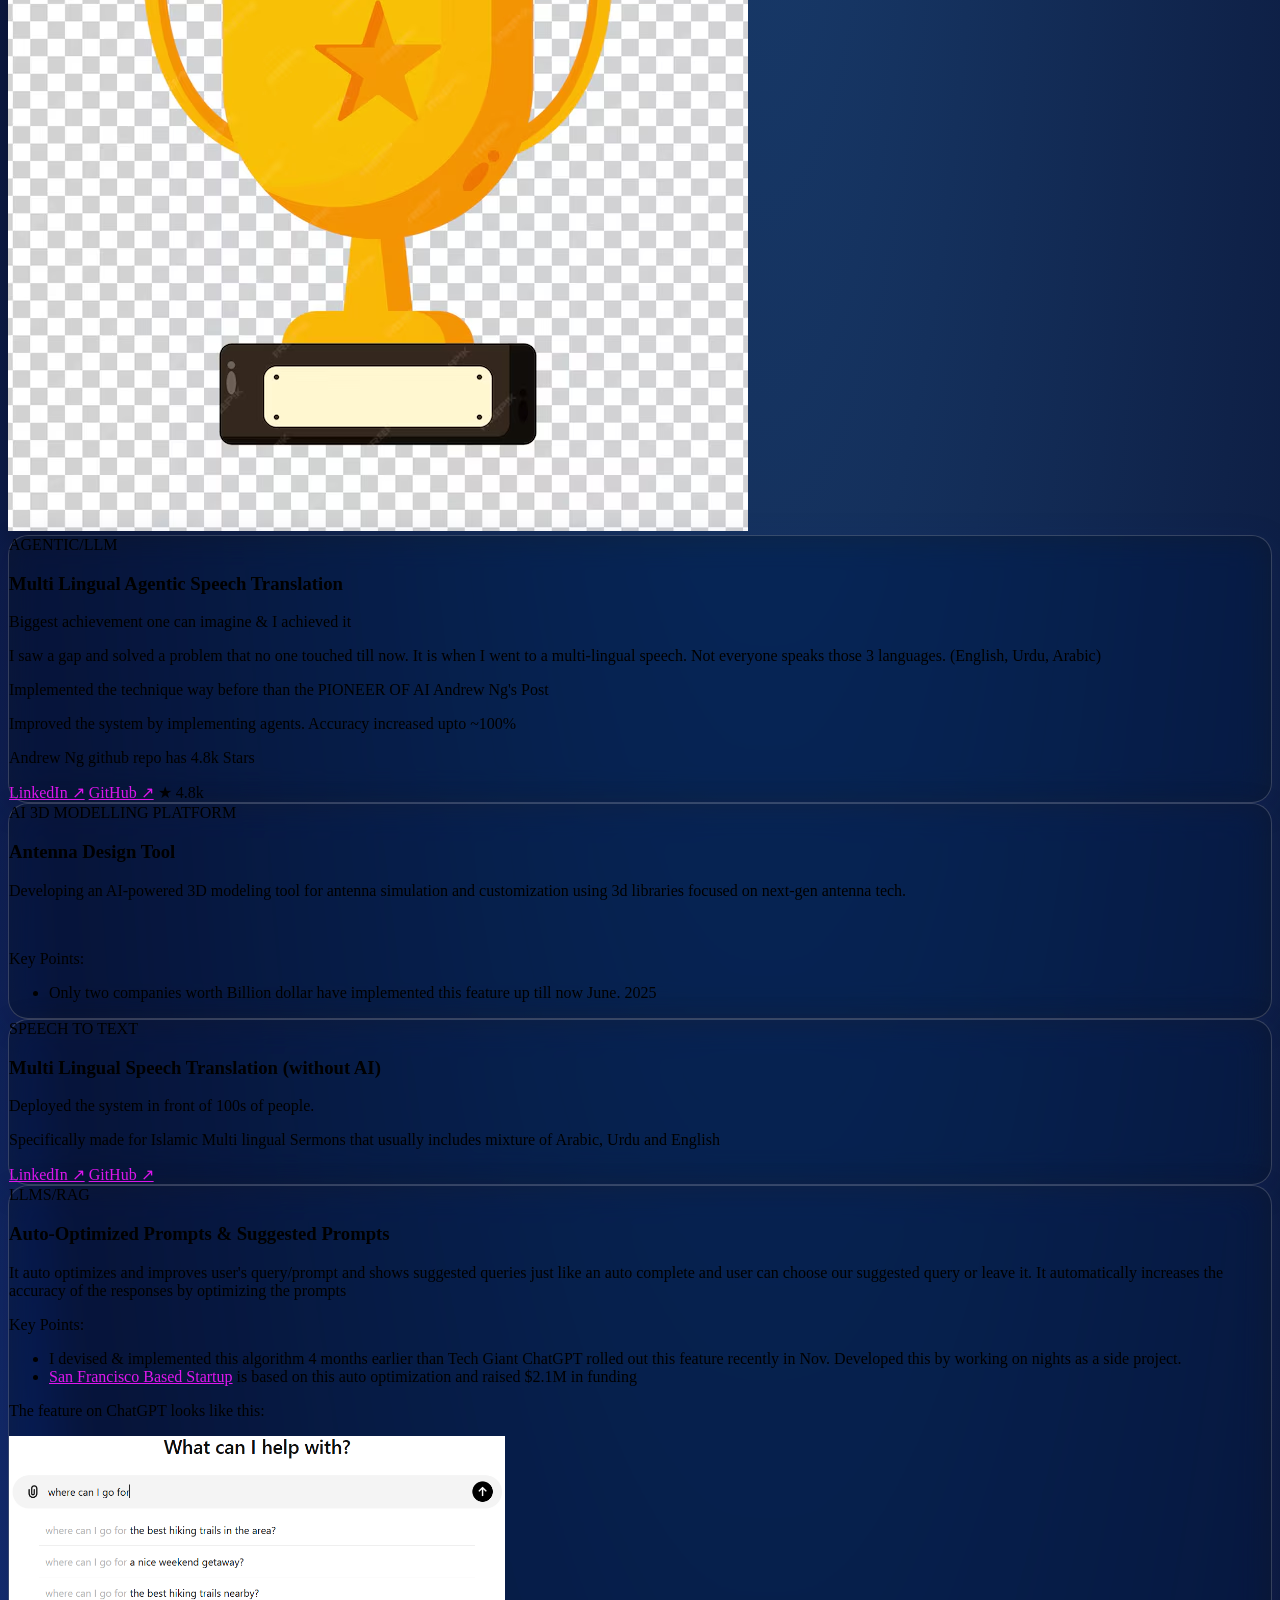
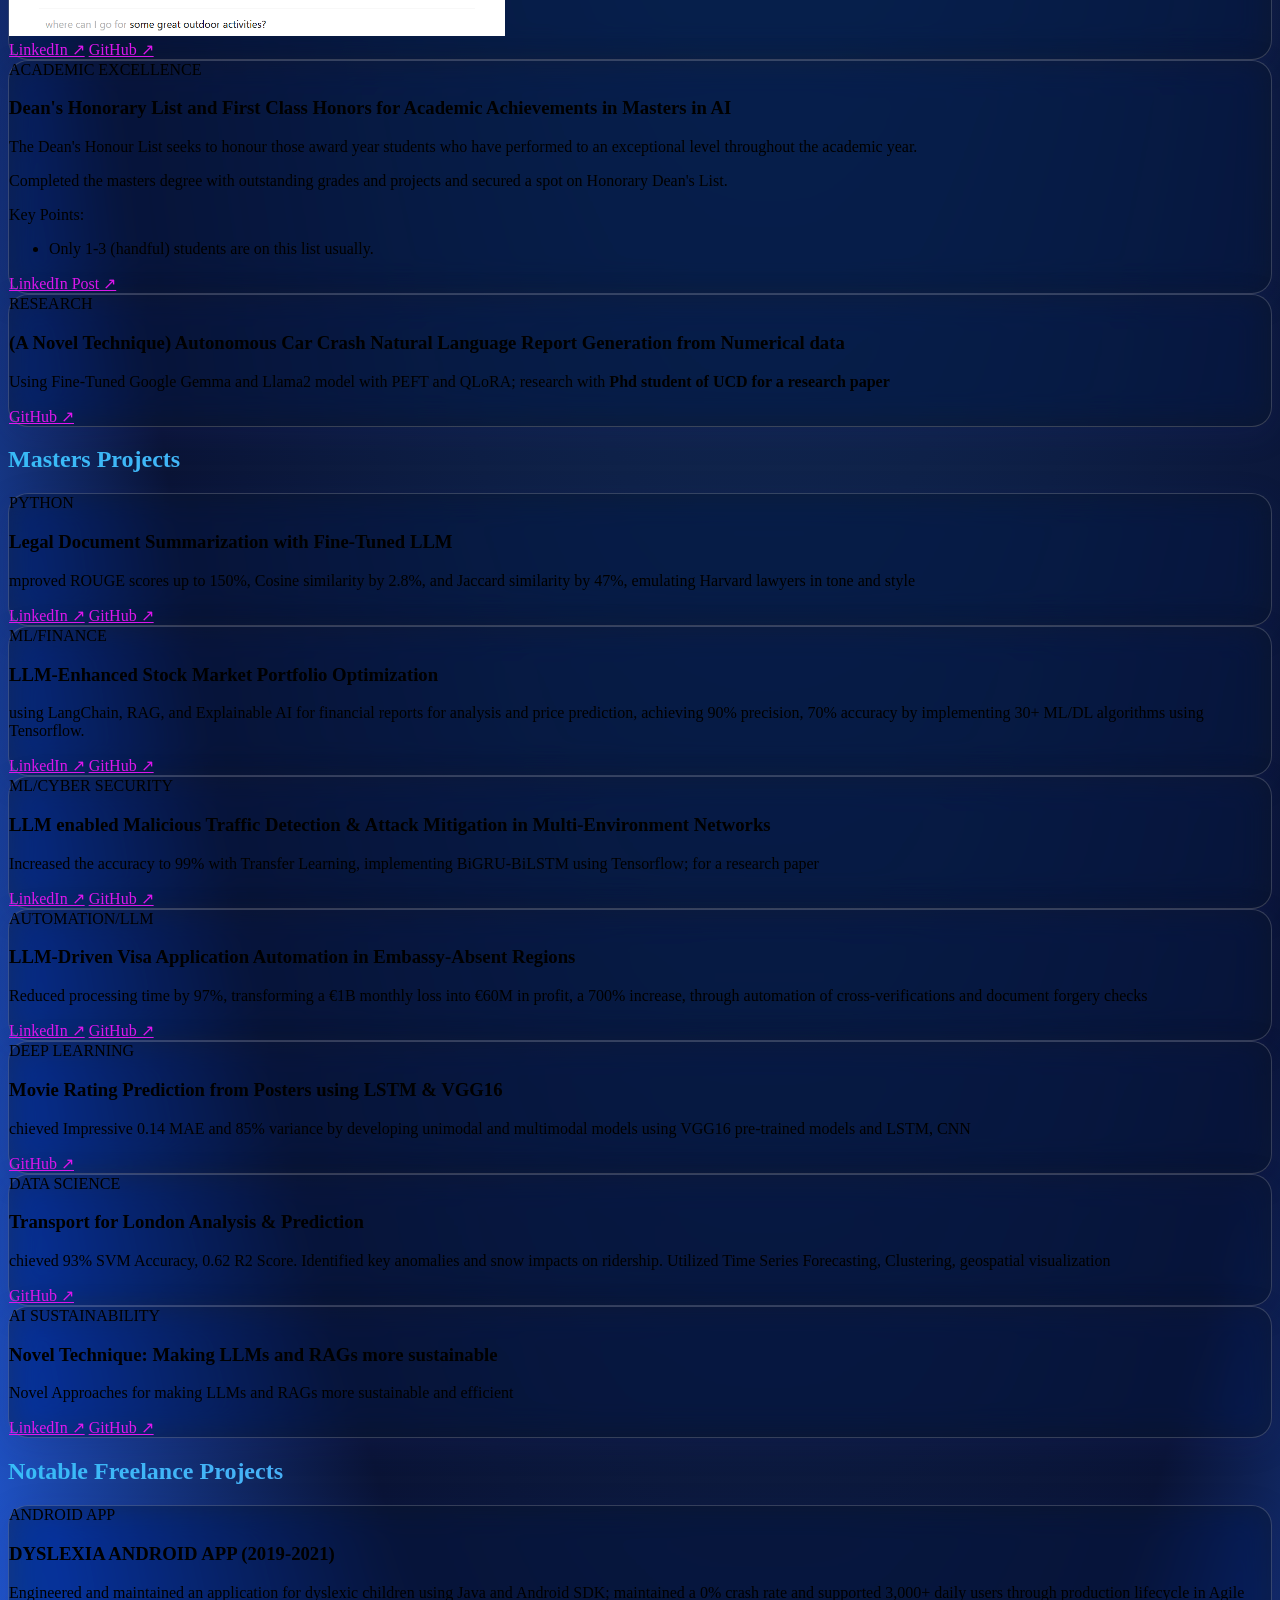
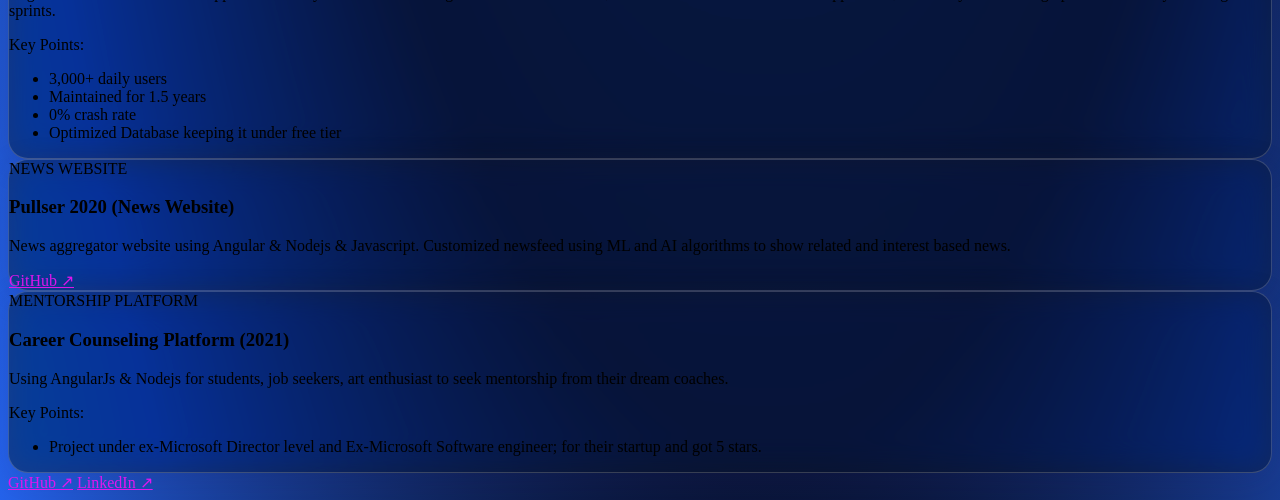
==== commit 4671bd69: "Update index.html" ====
--- a/index.html
+++ b/index.html
@@ -208,7 +208,7 @@
                             Node.js, and LLM APIs </p>
                     </div>
                     <br/>
-                    <p class="font-medium text-custom-highlight">What's special:</p>
+                    <p class="font-medium text-custom-highlight">Key Points:</p>
                     <ul class="list-disc pl-4 space-y-2 leading-relaxed">
                         <li> ~100+ users </li>
                         <li>GROWTH WITHOUT MARKETING </li>
@@ -232,7 +232,7 @@
                     <div class="text-custom-text text-base space-y-4 opacity-90">
                         <p class="leading-relaxed">A stealth map-based web app using Javascript, Typescript, Next.js, React, Vite, Node.js
                           </p>
-                            <p class="font-medium text-custom-highlight">What's special:</p>
+                            <p class="font-medium text-custom-highlight">Key Points:</p>
                             <ul class="list-disc pl-4 space-y-2 leading-relaxed">
                                 <li>700+ users </li>
                                 <li>WITHOUT MARKETING - COMPLETE STEALTH MODE</li>
@@ -254,7 +254,7 @@
                         <p class="leading-relaxed">Automated the workflow of the standard CV generation process using Python. Deployed the website on Railway, a cloud platform providing a simple and scalable hosting solution for web applications.</p>
                     </div>
                     <br/>
-                    <p class="font-medium text-custom-highlight">What's special:</p>
+                    <p class="font-medium text-custom-highlight">Key Points:</p>
                     <ul class="list-disc pl-4 space-y-2 leading-relaxed">
                         <li>      OUTPERFORMED LINKEDIN EASY APPLY in terms of time to apply and accuracy of the extraction of key details</li>
                     
@@ -294,7 +294,7 @@
                         <p class="leading-relaxed">Developing a novel Islamic productivity tool that involves a complex algorithm development</p>
                     </div>
                     <br/>
-                    <p class="font-medium text-custom-highlight">What's special:</p>
+                    <p class="font-medium text-custom-highlight">Key Points:</p>
                     <ul class="list-disc pl-4 space-y-2 leading-relaxed">
                         <li>      NOT IMPLEMENTED YET BY ANY COMPANY</li>
                     
@@ -393,7 +393,7 @@
                         <p class="leading-relaxed"> Developing an AI-powered 3D modeling tool for antenna simulation and customization using 3d libraries focused on next-gen antenna tech.</p>
                     </div>
                 </br>
-                    <p class="font-medium text-custom-highlight">What's special:</p>
+                    <p class="font-medium text-custom-highlight">Key Points:</p>
                     <ul class="list-disc pl-4 space-y-2 leading-relaxed">
                         <li>Only two companies worth Billion dollar have implemented this feature up till now June. 2025</li>
                     </ul>
@@ -418,7 +418,7 @@
                     <h3 class="text-2xl font-semibold mb-6 text-custom-accent">Auto-Optimized Prompts & Suggested Prompts</h3>
                     <div class="text-custom-text text-base space-y-4 opacity-90">
                         <p class="leading-relaxed">It auto optimizes and improves user's query/prompt and shows suggested queries just like an auto complete and user can choose our suggested query or leave it. It automatically increases the accuracy of the responses by optimizing the prompts</p>
-                        <p class="font-medium text-custom-highlight">What's special:</p>
+                        <p class="font-medium text-custom-highlight">Key Points:</p>
                         <ul class="list-disc pl-4 space-y-2 leading-relaxed">
                             <li>I devised & implemented this algorithm 4 months earlier than Tech Giant ChatGPT rolled out this feature recently in Nov. Developed this by working on nights as a side project.</li>
                             <li><a href="https://www.linkedin.com/company/adalflow/"  class="link-hover text-sm text-custom-highlight" target="_blank">San Francisco Based Startup</a> is based on this auto optimization and raised $2.1M in funding</li>
@@ -446,7 +446,7 @@
                     <div class="text-custom-text text-base space-y-4 opacity-90">
                         <p class="leading-relaxed"><span class="text-3xl font-normal">The Dean's Honour List</span> seeks to honour those award year students who have performed to an exceptional level throughout the academic year.</p>
                         <p class="leading-relaxed">Completed the masters degree with outstanding grades and projects and secured a spot on Honorary Dean's List.</p>
-                        <p class="font-medium text-custom-highlight">What's special:</p>
+                        <p class="font-medium text-custom-highlight">Key Points:</p>
                         <ul class="list-disc pl-4 space-y-2 leading-relaxed">
                             <li>Only 1-3 (handful) students are on this list usually.</li>
                         </ul>
@@ -589,7 +589,7 @@
                             maintained a 0% crash rate and supported 3,000+ daily users through production lifecycle in Agile sprints.
                             </p>
                     </div>
-                    <p class="font-medium text-custom-highlight">What's special:</p>
+                    <p class="font-medium text-custom-highlight">Key Points:</p>
                     <ul class="list-disc pl-4 space-y-2 leading-relaxed">
                         <li>3,000+ daily users</li>
                         <li>Maintained for 1.5 years</li>
@@ -618,7 +618,7 @@
                     <h3 class="text-2xl font-semibold mb-6 text-custom-accent">Career Counseling Platform (2021)</h3>
                     <div class="text-custom-text text-base space-y-4 opacity-90">
                         <p class="leading-relaxed">Using AngularJs & Nodejs for students, job seekers, art enthusiast to seek mentorship from their dream coaches.</p>
-                        <p class="font-medium text-custom-highlight">What's special:</p>
+                        <p class="font-medium text-custom-highlight">Key Points:</p>
                         <ul class="list-disc pl-4 space-y-2 leading-relaxed">
                             <li>Project under ex-Microsoft Director level and Ex-Microsoft Software engineer; for their startup and got 5 stars.</li>
                         </ul>
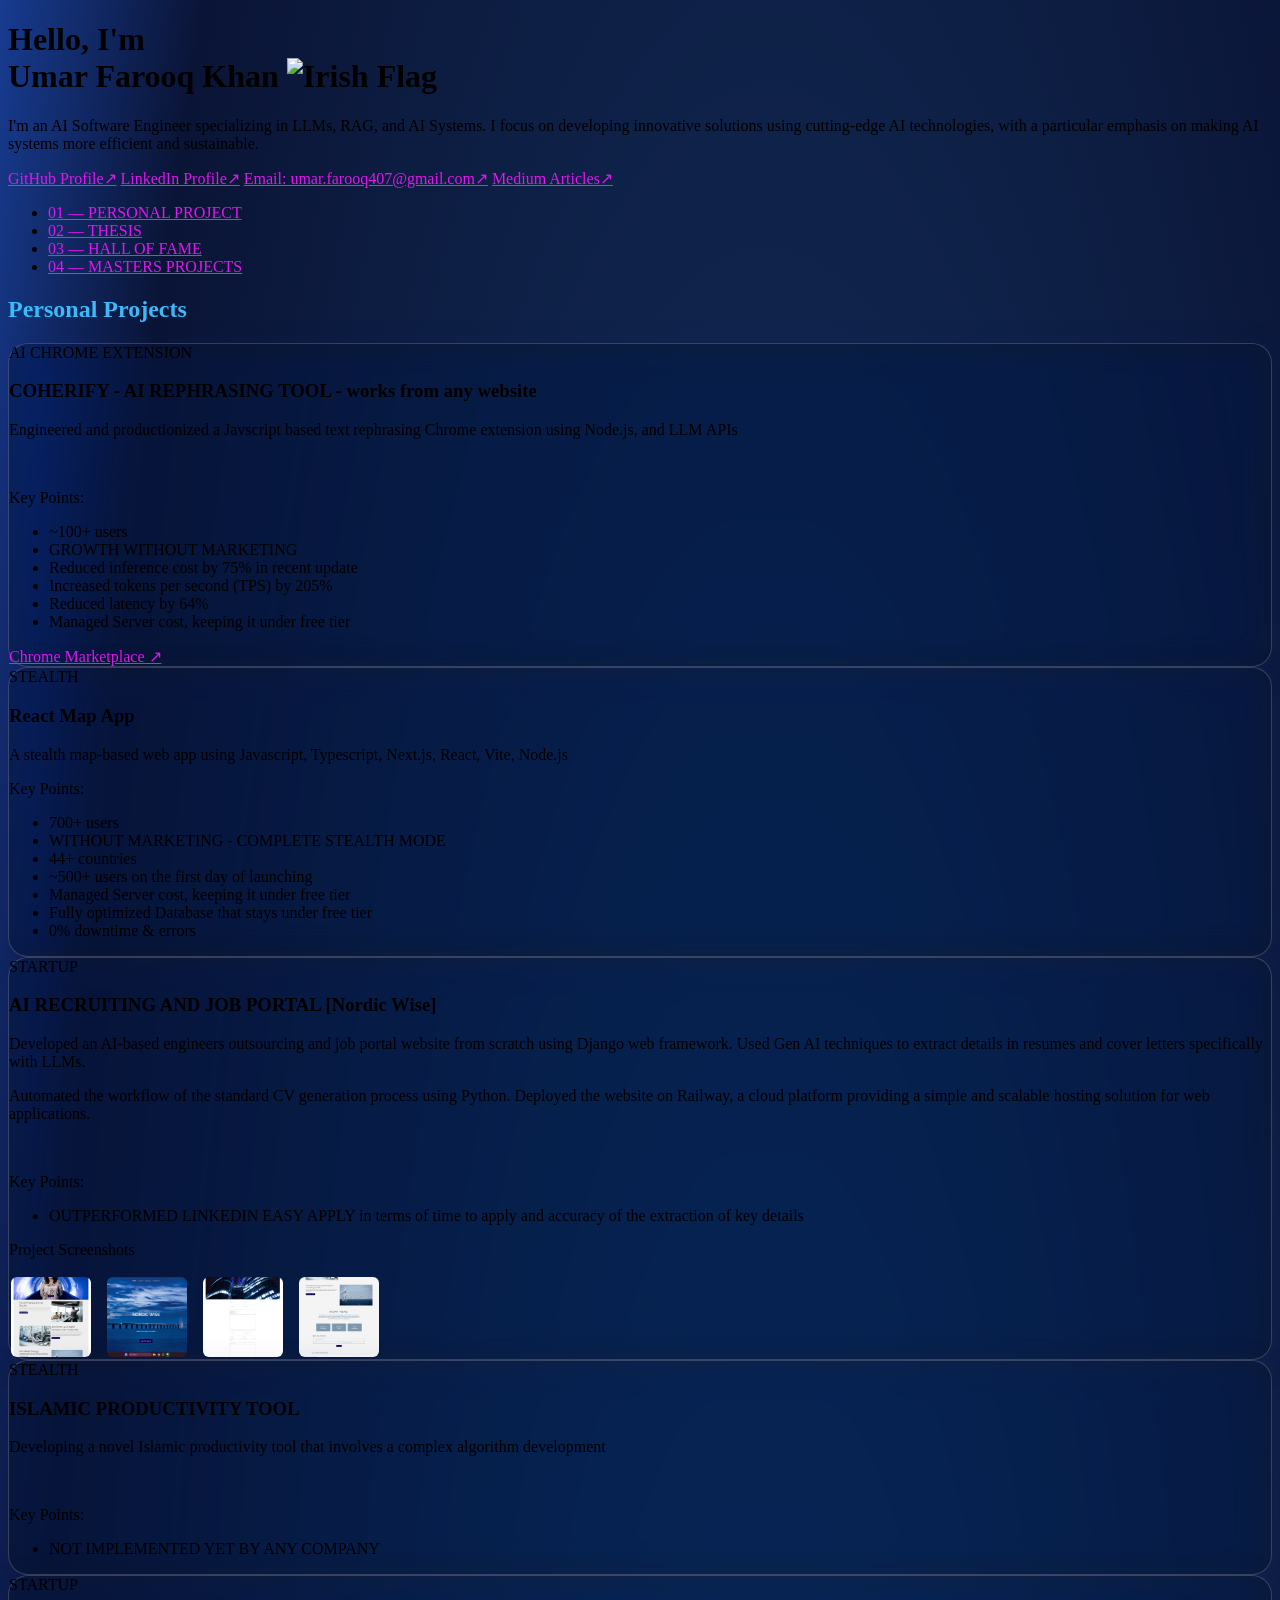
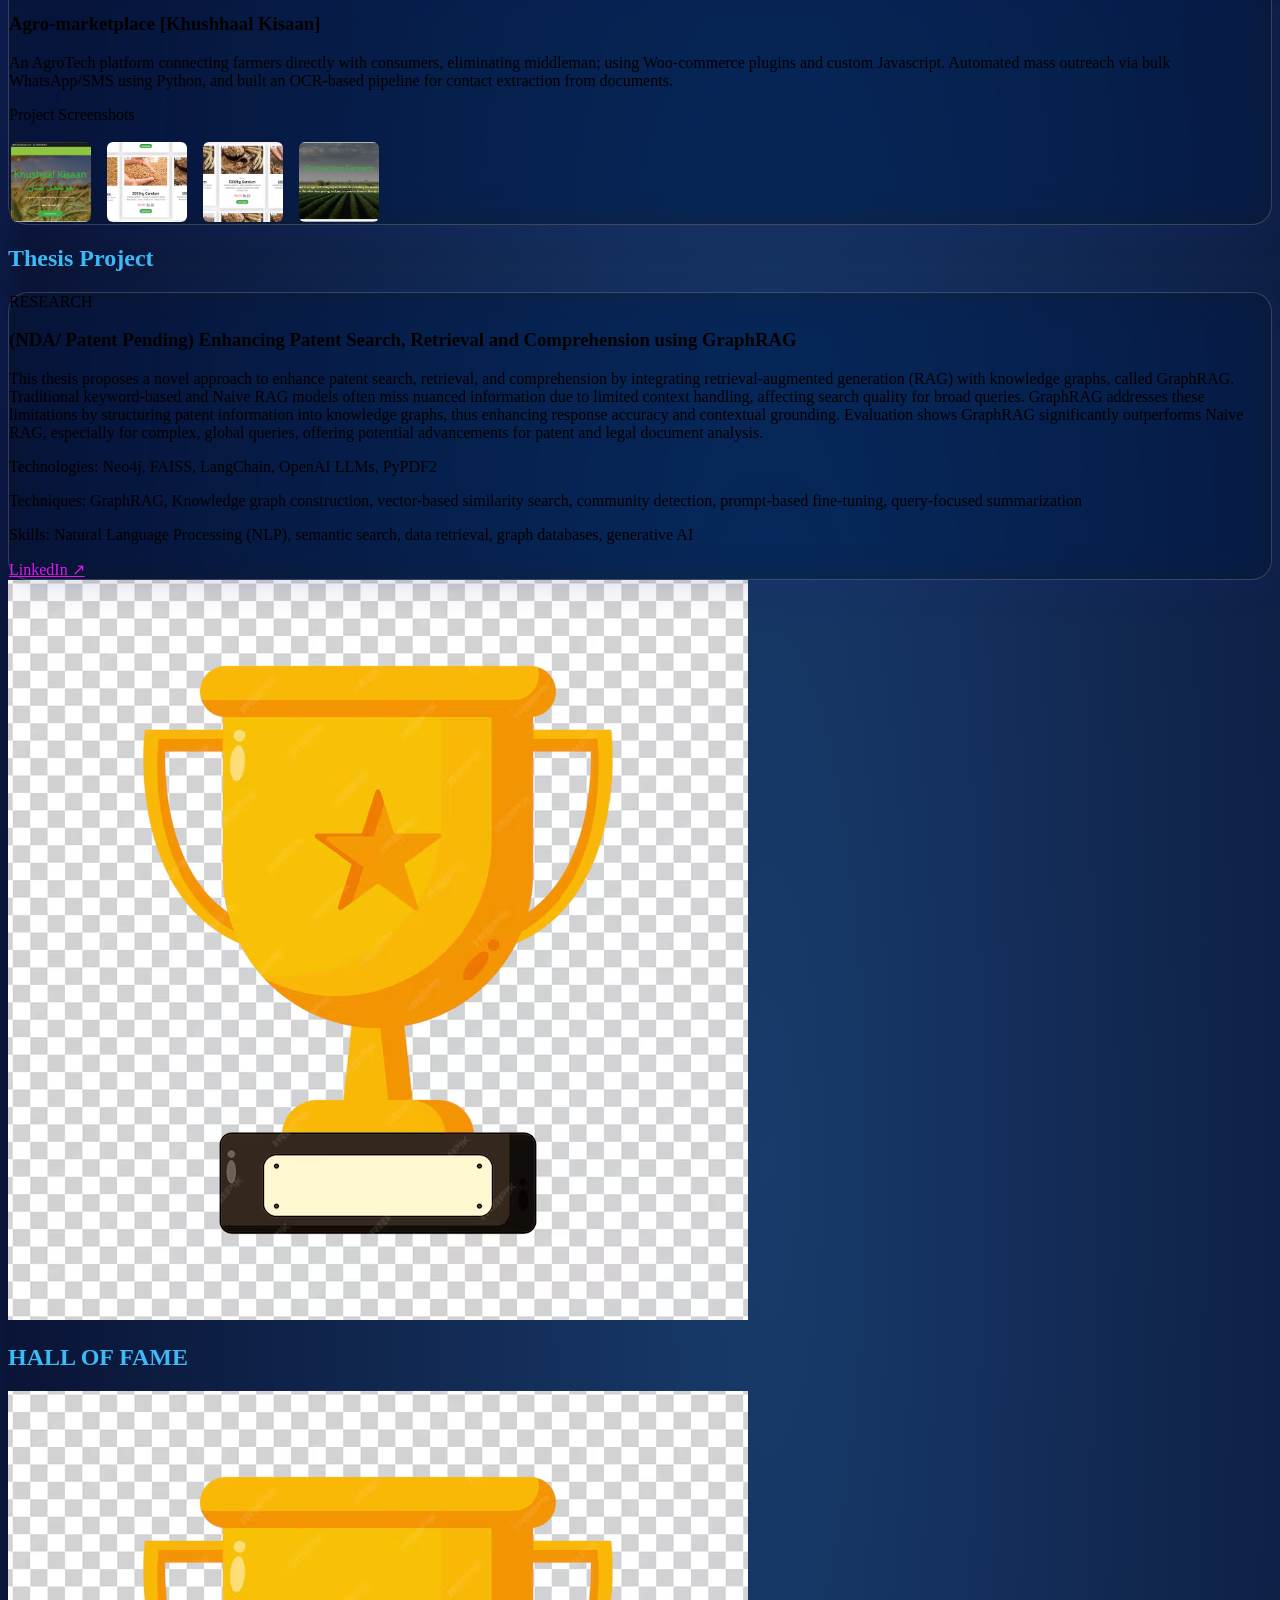
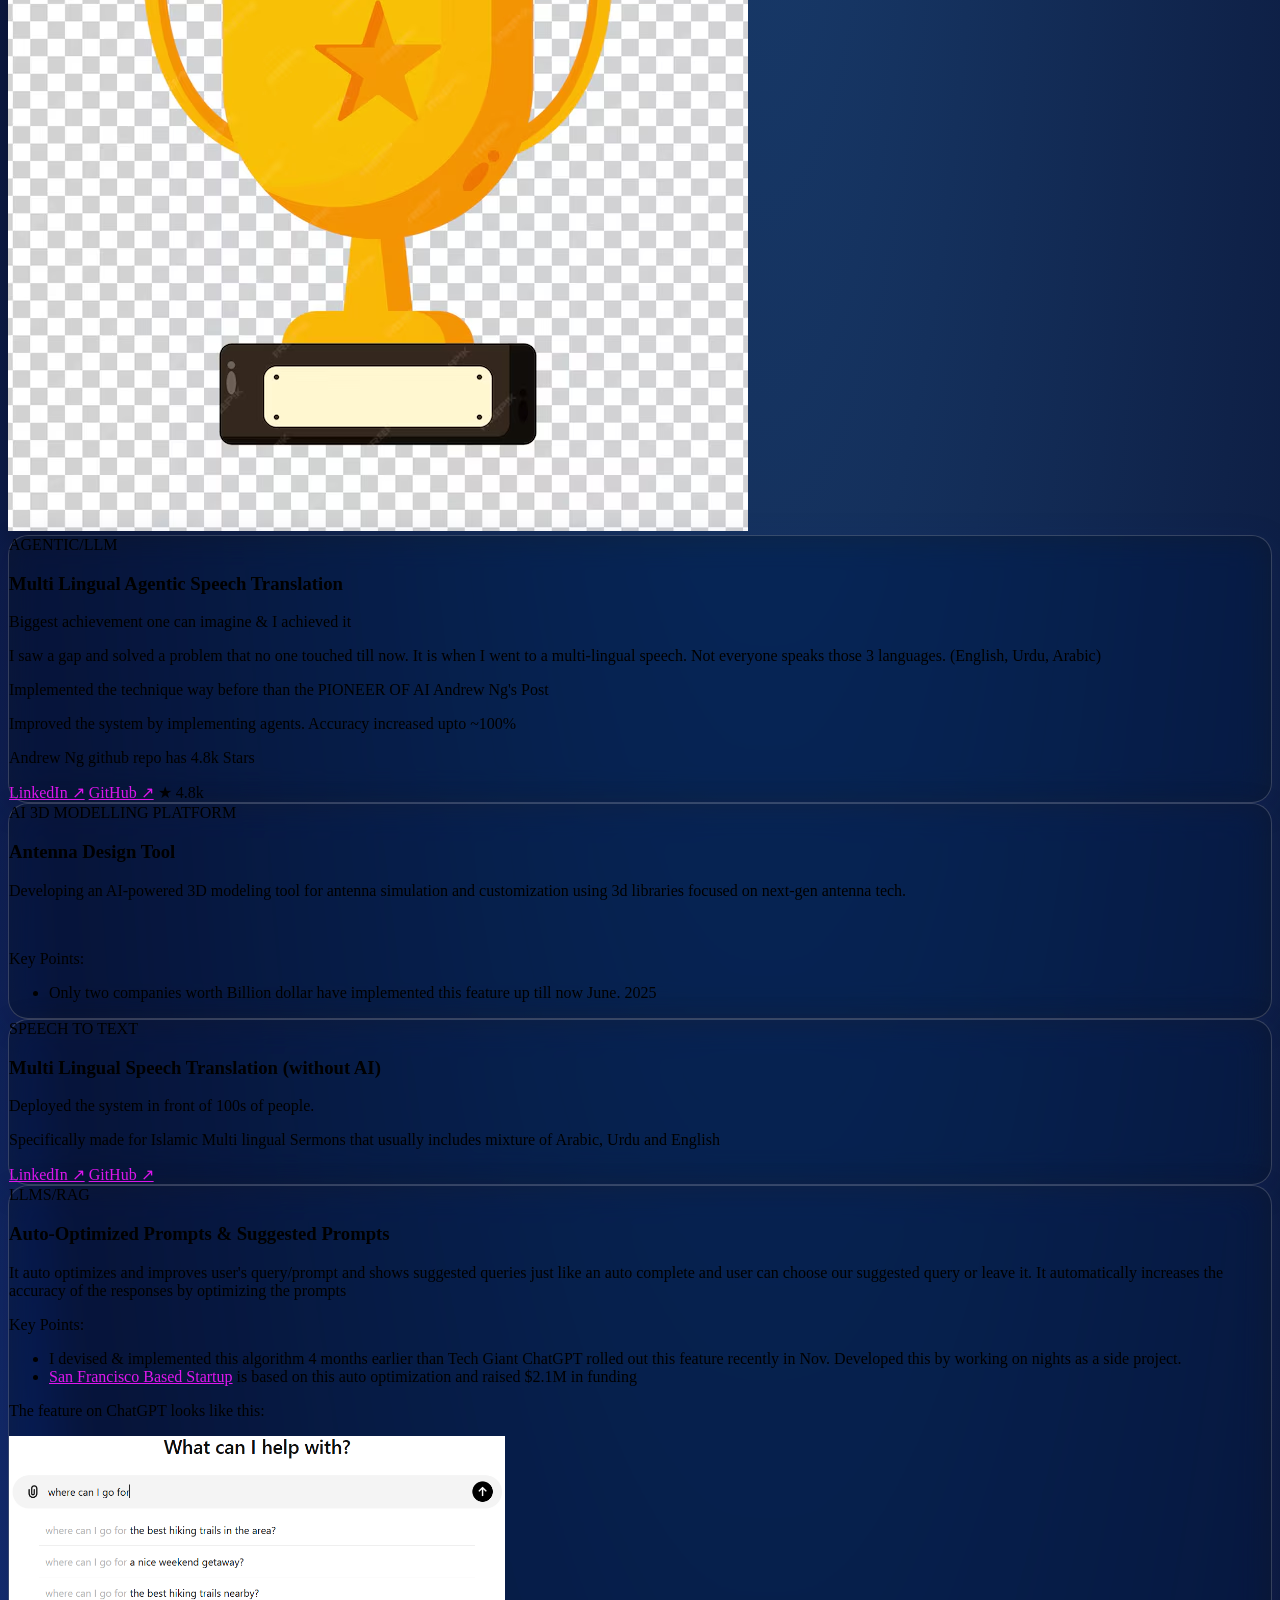
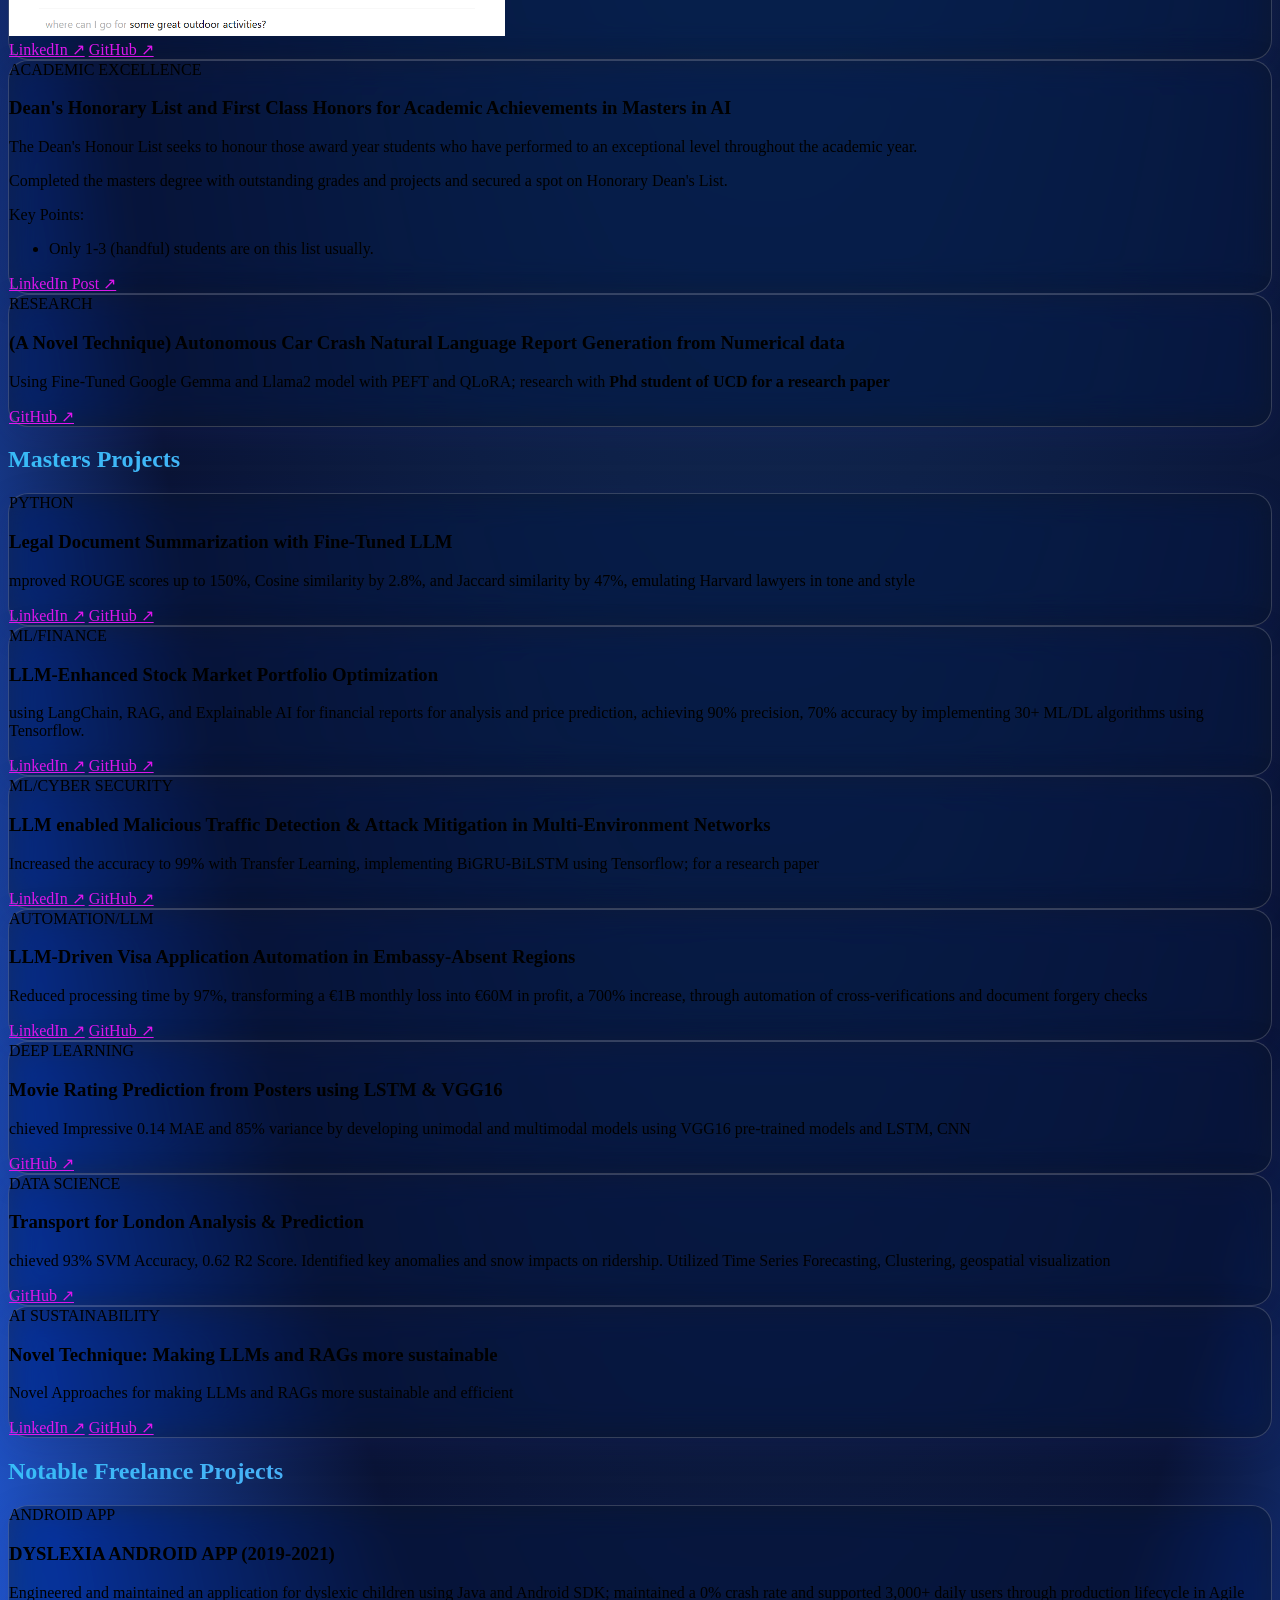
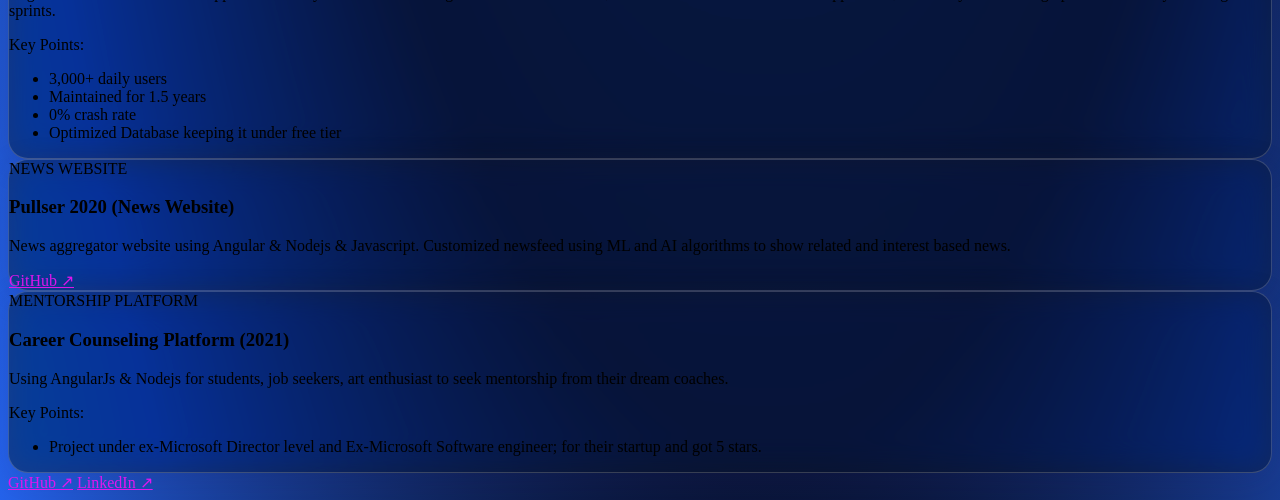
==== commit 098b66e9: "Update index.html" ====
--- a/index.html
+++ b/index.html
@@ -182,6 +182,8 @@
                 <a href="https://github.com/umar-farooq-khan" target="_blank" class="link-hover text-sm text-custom-highlight">GitHub Profile↗</a>
                 <a href="https://www.linkedin.com/in/umar-farooq-khan/" target="_blank" class="link-hover text-sm text-custom-highlight">LinkedIn Profile↗</a>
                 <a href="mailto:umar.farooq407@gmail.com" class="link-hover text-sm text-custom-highlight">Email: umar.farooq407@gmail.com↗</a>
+                <a href="https://medium.com/@umar-farooq407" target="_blank" class="link-hover text-sm text-custom-highlight">Medium Articles↗</a>
+
             </div>
         </header>
         
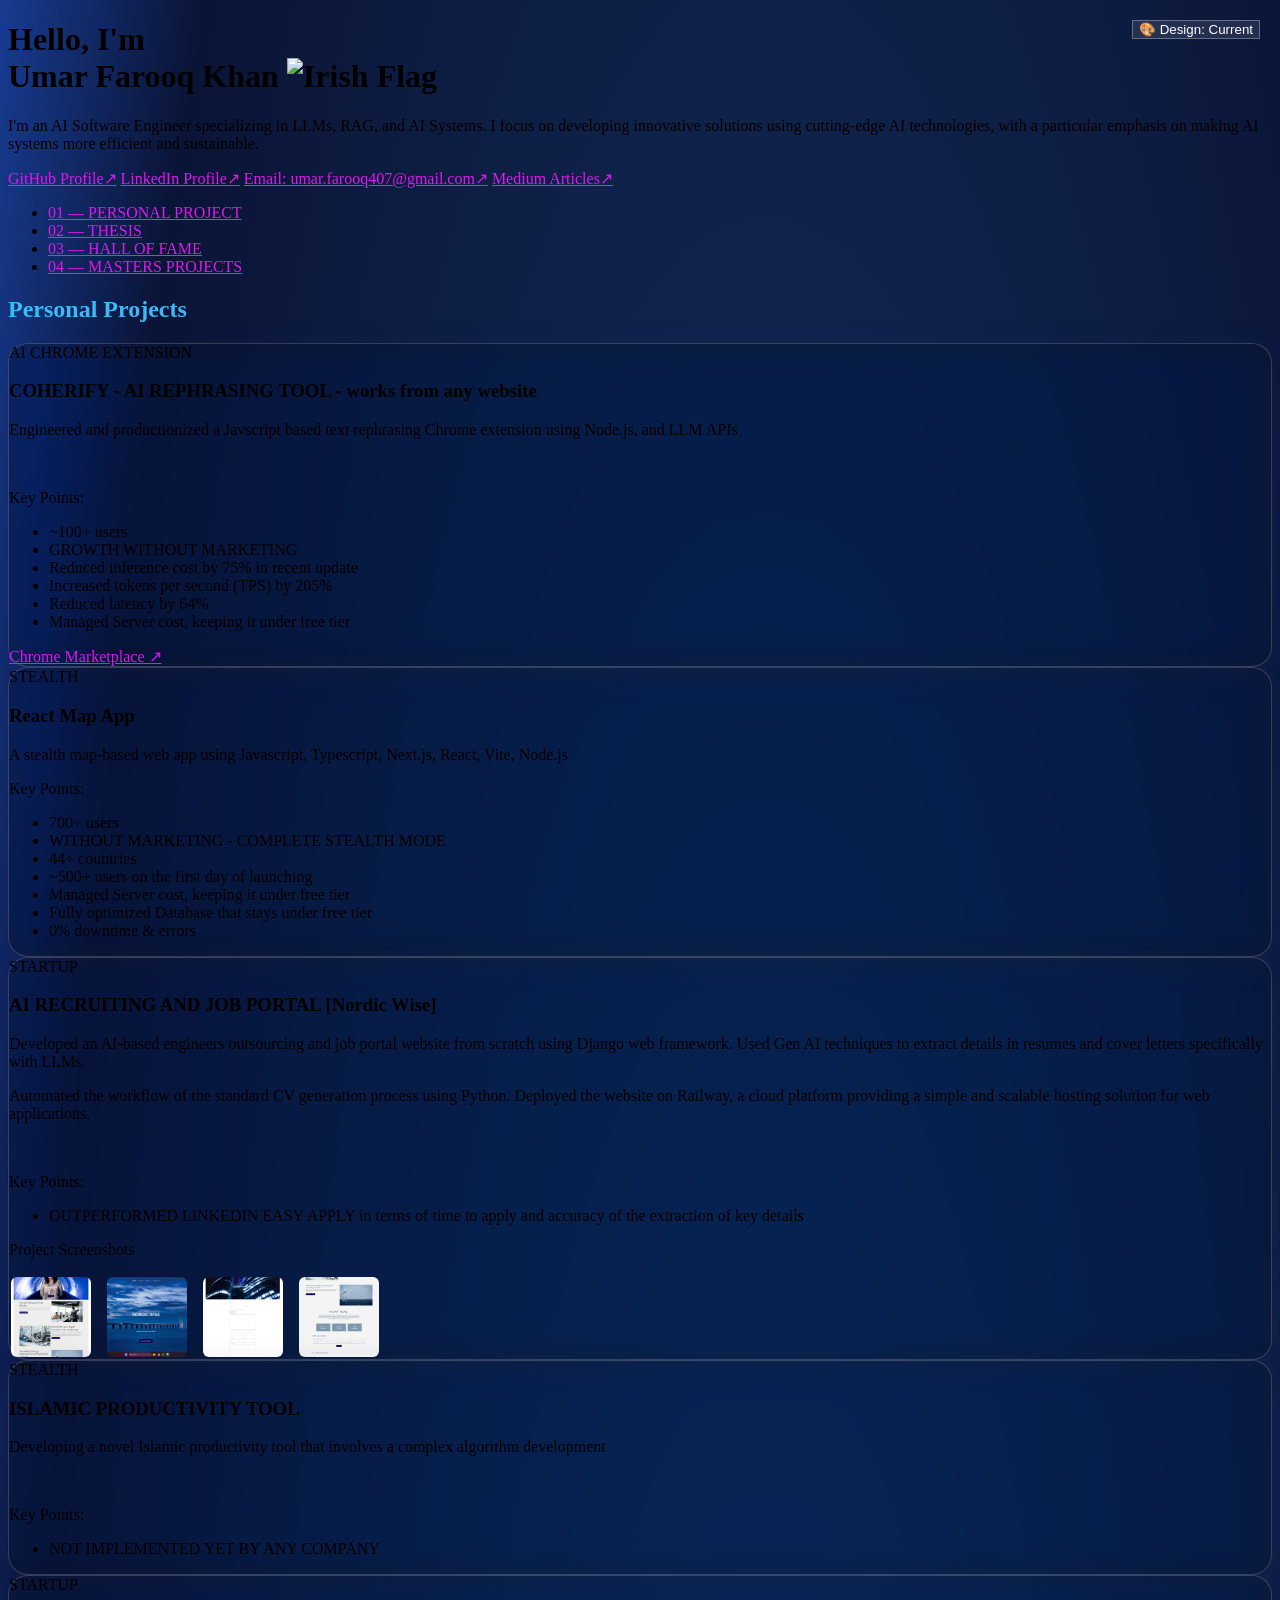
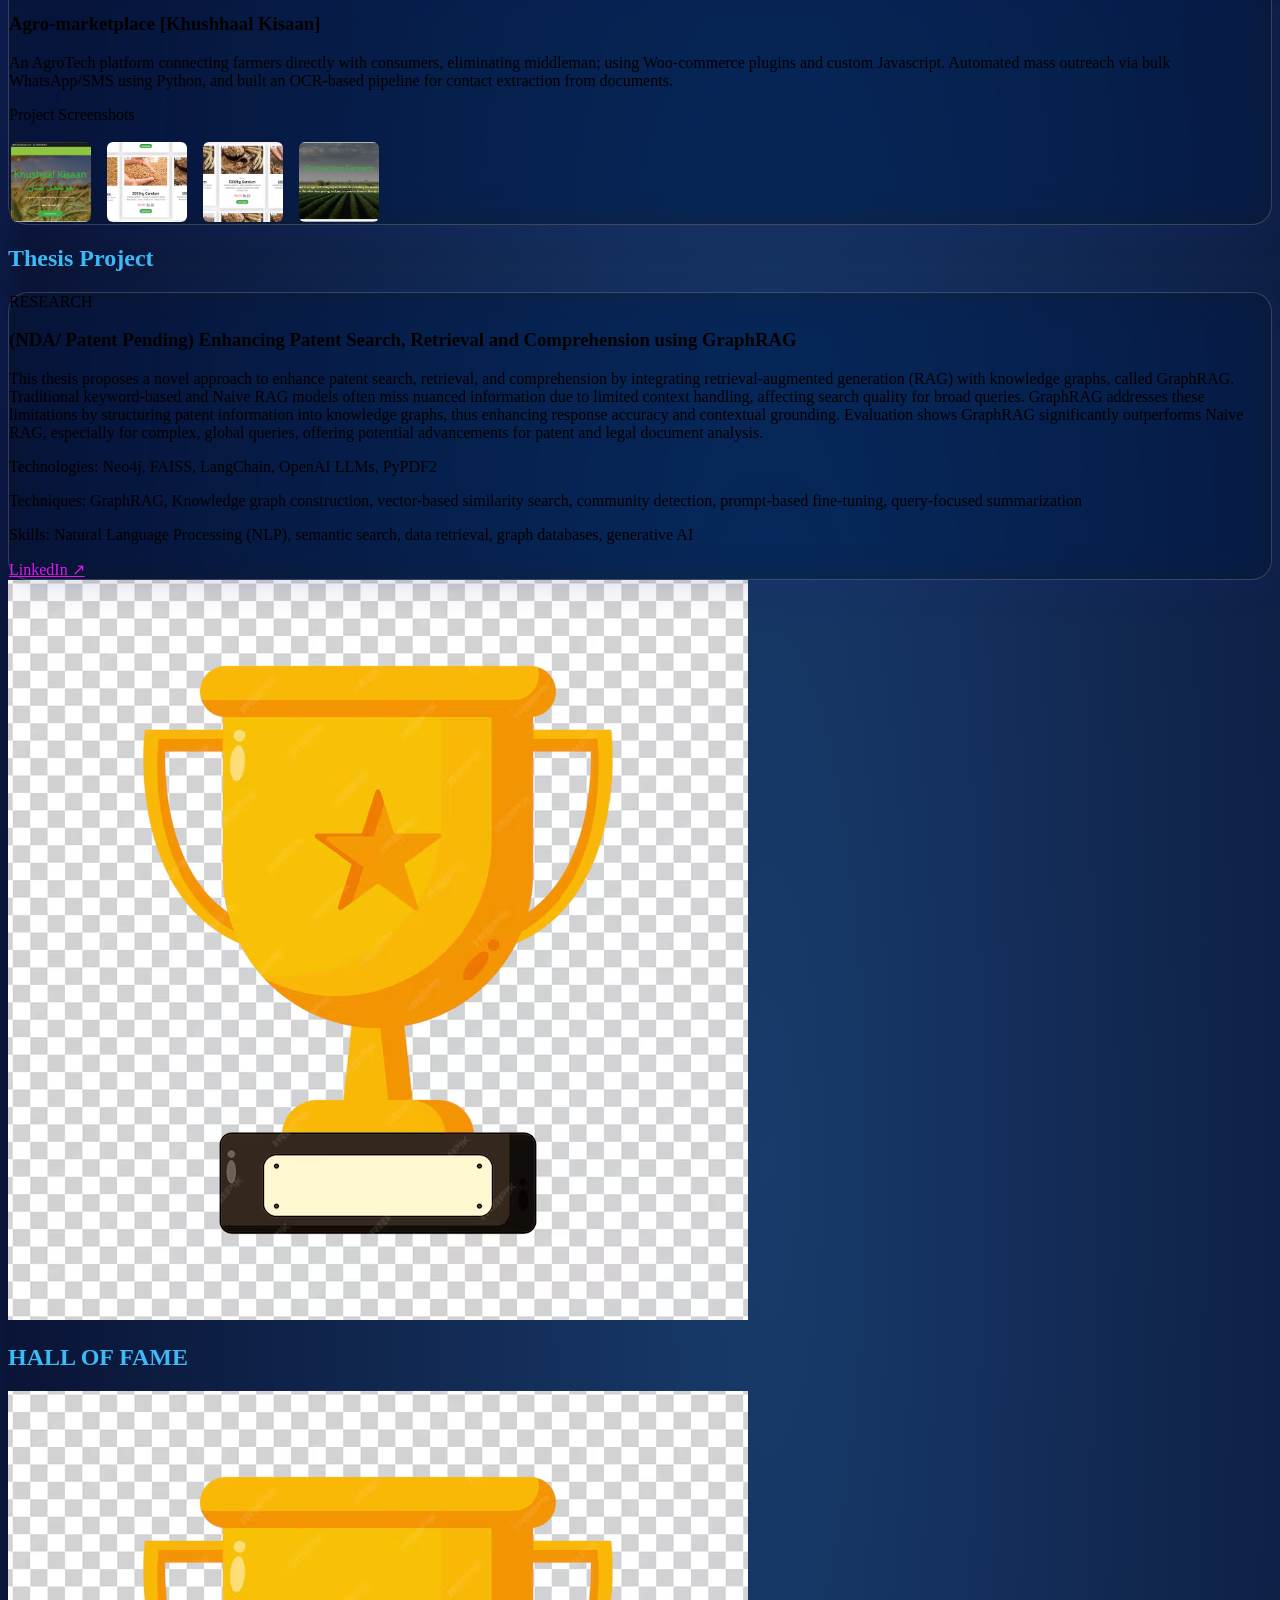
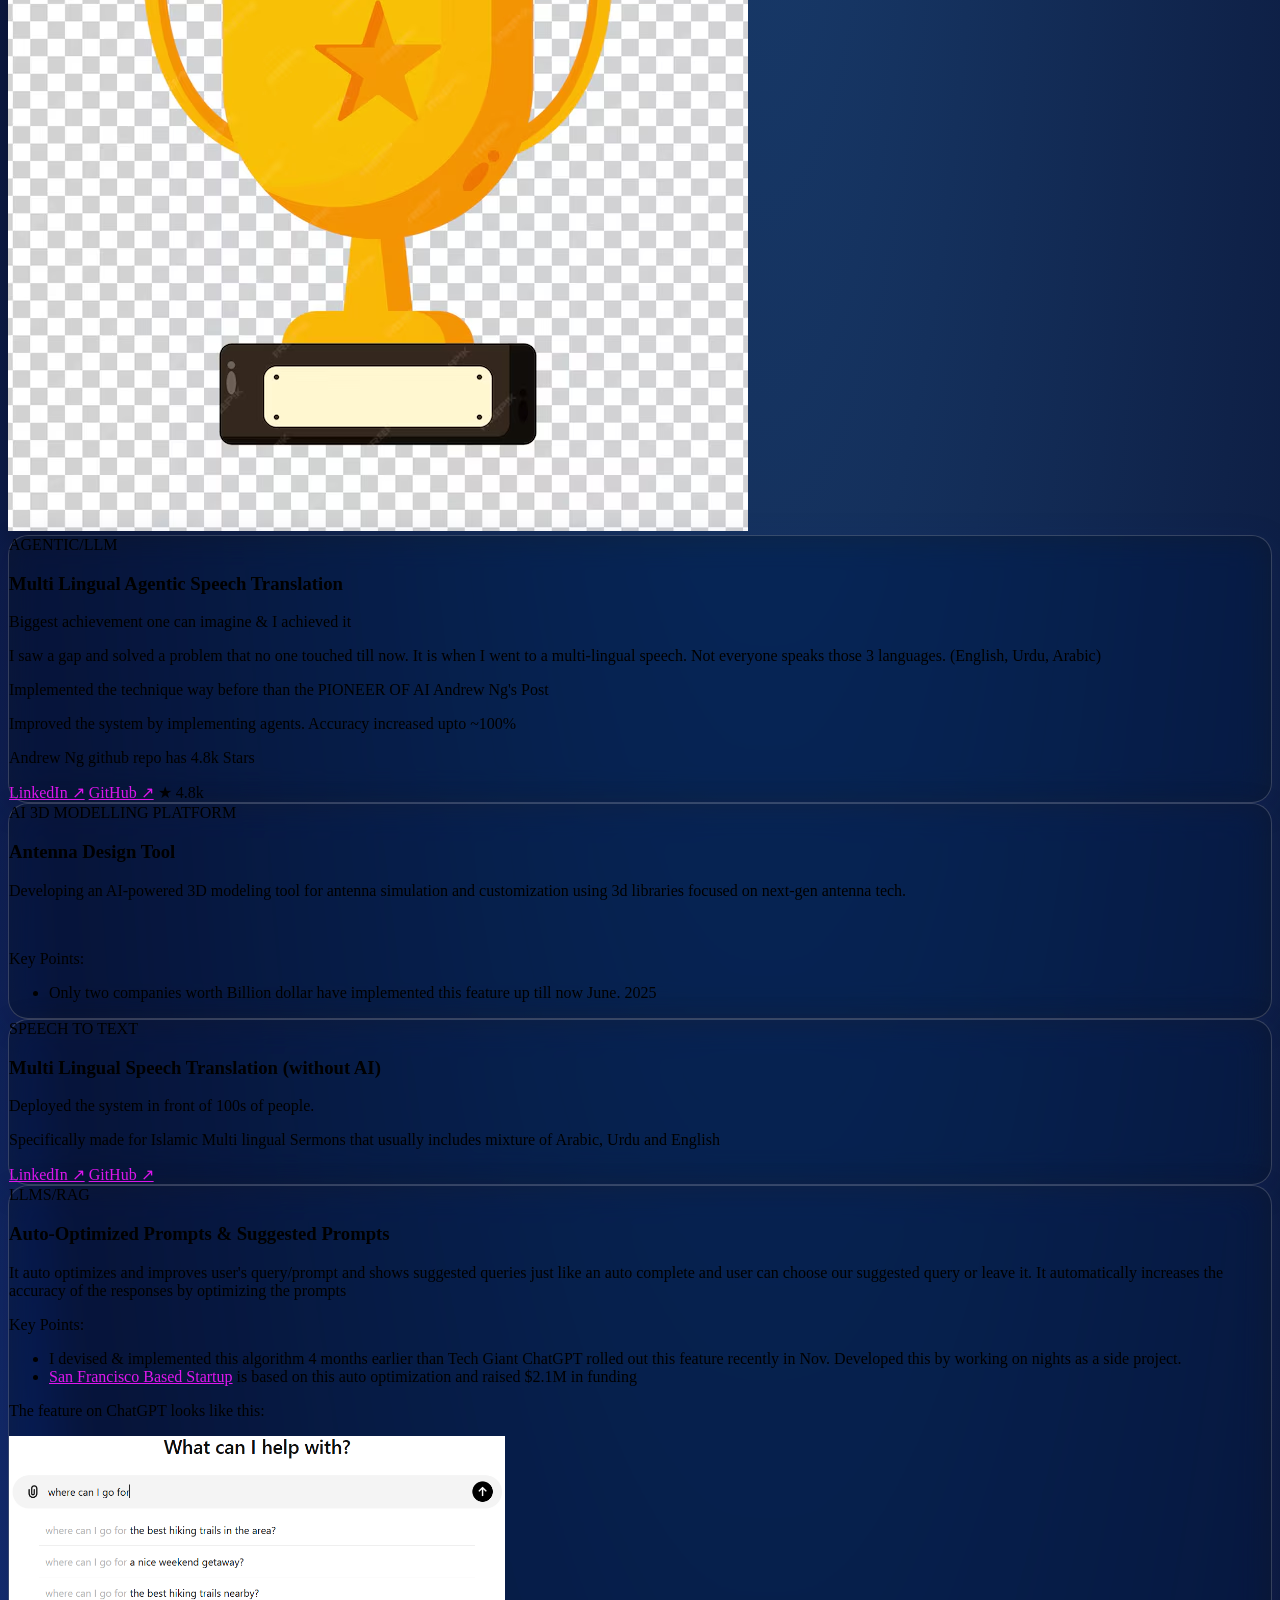
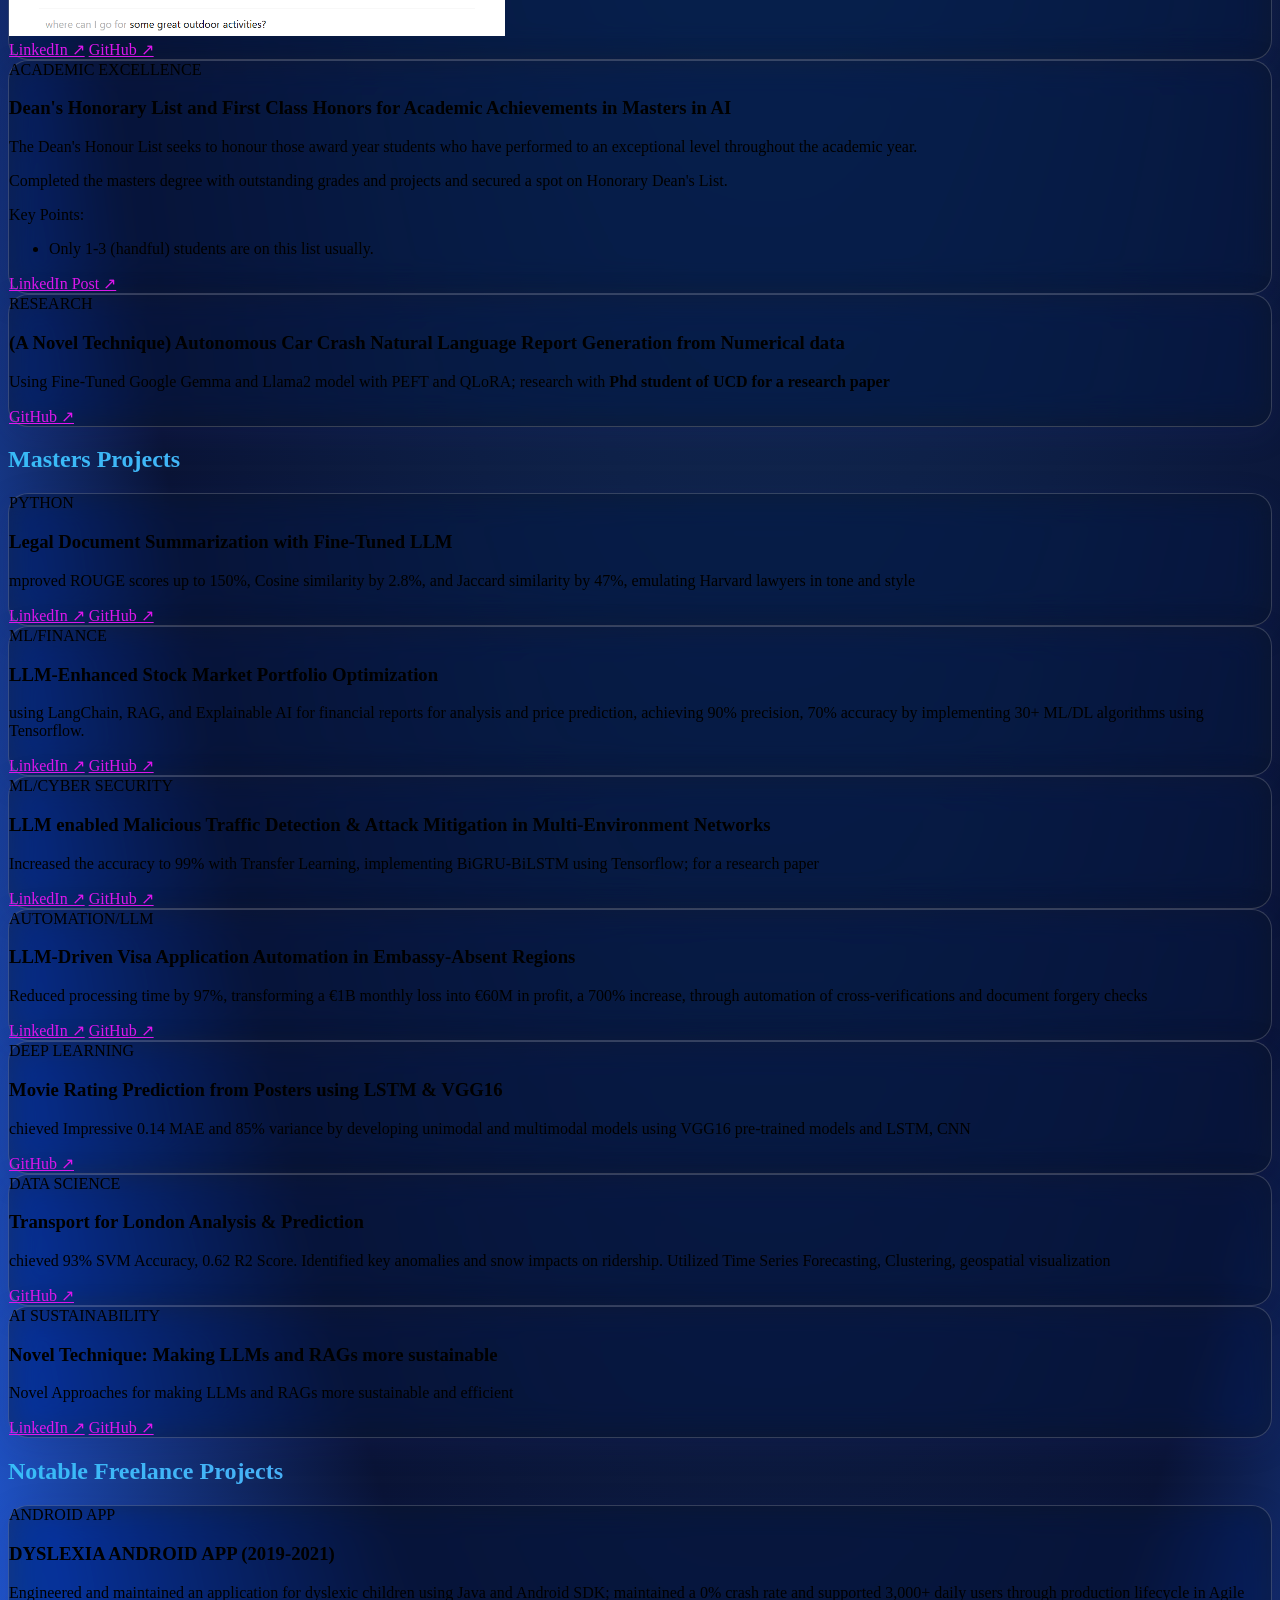
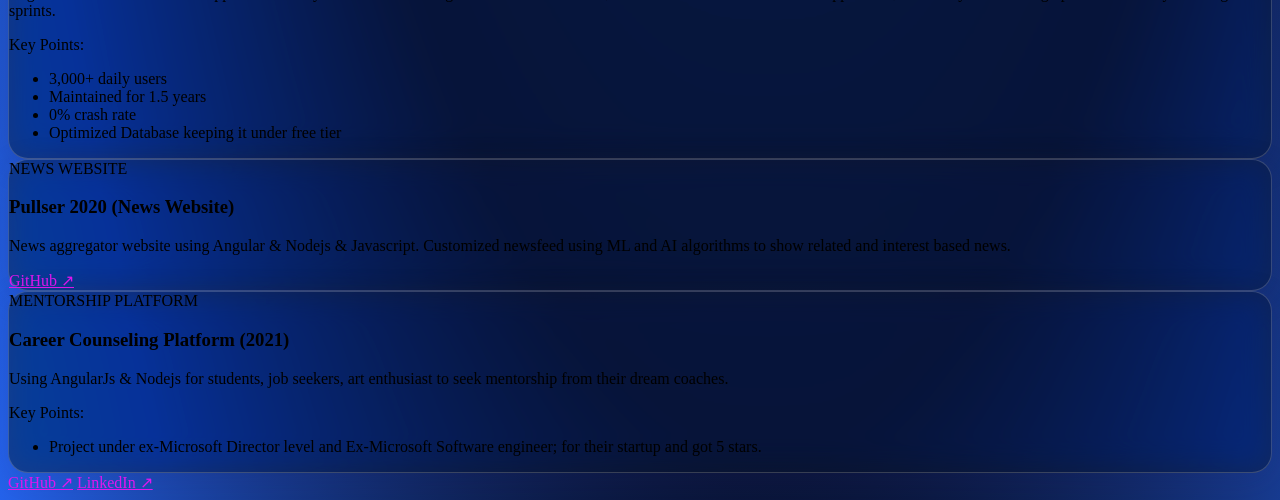
==== commit d735290e: "split files, update design" ====
--- a/index.html
+++ b/index.html
@@ -1,732 +1,68 @@
-<!DOCTYPE html>
-<html lang="en">
-<head>
-    <meta charset="UTF-8">
-    <meta name="viewport" content="width=device-width, initial-scale=1.0">
-    <title>Portfolio Projects</title>
-    <script src="https://cdn.tailwindcss.com"></script>
-    <link href="https://fonts.googleapis.com/css2?family=Inter:wght@400;500;600;700&display=swap" rel="stylesheet">
-    <script>
-        tailwind.config = {
-            theme: {
-                extend: {
-                    colors: {
-                        'custom-bg': '#0F172A',
-                        'custom-card': '#1E293B',
-                        'custom-text': '#C1C2C7',
-                        'custom-gray': '#C1C2C7',
-                        'custom-highlight': '#38BDF8',
-                        'custom-accent': '#FFFFFF'
-                    },
-                    boxShadow: {
-                        'custom': '0 4px 20px rgba(0, 0, 0, 0.2)',
-                        'custom-hover': '0 8px 30px rgba(0, 0, 0, 0.3)'
-                    }
-                }
-            }
-        }
-    </script>
-    <style>
-        /* Custom styles for better visual effects */
-        body {
-            min-height: 100vh;
-            background: radial-gradient(ellipse at 60% 40%, #183B6B 0%, #0A1436 70%, #2563EB 100%);
-            position: relative;
-            overflow-x: hidden;
-        }
-        .glass-card {
-            background: rgba(15, 20, 29, 0.45);
-            border-radius: 1.25rem;
-            box-shadow: 0 8px 32px 0 rgba(31, 38, 135, 0.15);
-            border: 1px solid rgba(255, 255, 255, 0.18);
-            backdrop-filter: blur(16px) saturate(180%);
-            -webkit-backdrop-filter: blur(16px) saturate(180%);
-            transition: box-shadow 0.3s, border 0.3s, background 0.3s;
-        }
-        .glass-card:hover {
-            box-shadow: 0 12px 40px 0 rgba(56, 98, 248, 0.18);
-            border: 1.5px solid rgba(56, 139, 248, 0.25);
-            background: rgba(37, 99, 235, 0.10);
-        }
-        .card-hover {
-            transition: all 0.3s ease-in-out;
-            background: none;
-            border: none;
-        }
-        .card-hover:hover {
-            transform: translateY(-2px);
-        }
-        .gradient-text {
-            background: linear-gradient(90deg, #38BDF8, #818CF8);
-            -webkit-background-clip: text;
-            -webkit-text-fill-color: transparent;
-            background-clip: text;
-        }
-        .link-hover {
-            position: relative;
-            transition: all 0.2s ease;
-        }
-        .link-hover::after {
-            content: '';
-            position: absolute;
-            width: 0;
-            height: 2px;
-            bottom: -2px;
-            left: 0;
-            background: linear-gradient(90deg, #38BDF8, #818CF8);
-            transition: width 0.3s ease;
-        }
-        .link-hover:hover::after {
-            width: 100%;
-        }
-        /* Styling for inline links */
-        a {
-            color: #e017ee;
-            text-decoration: underline;
-            transition: all 0.2s ease;
-        }
-        a:hover {
-            color: #e017ee;
-            text-decoration: none;
-        }
-        
-        /* Popup Modal Styles */
-        .popup-modal {
-            display: none;
-            position: fixed;
-            z-index: 1000;
-            left: 0;
-            top: 0;
-            width: 100%;
-            height: 100%;
-            background-color: rgba(0, 0, 0, 0.8);
-            backdrop-filter: blur(8px);
-        }
-        
-        .popup-content {
-            position: relative;
-            margin: auto;
-            display: block;
-            max-width: 90%;
-            max-height: 90%;
-            top: 50%;
-            transform: translateY(-50%);
-            border-radius: 12px;
-            box-shadow: 0 20px 60px rgba(0, 0, 0, 0.5);
-        }
-        
-        .popup-close {
-            position: absolute;
-            top: 15px;
-            right: 35px;
-            color: #f1f1f1;
-            font-size: 40px;
-            font-weight: bold;
-            cursor: pointer;
-            z-index: 1001;
-            transition: color 0.3s ease;
-        }
-        
-        .popup-close:hover {
-            color: #38BDF8;
-        }
-        
-        .image-gallery {
-            display: flex;
-            gap: 12px;
-            margin-top: 16px;
-            flex-wrap: wrap;
-        }
-        
-        .gallery-image {
-            width: 80px;
-            height: 80px;
-            object-fit: cover;
-            border-radius: 8px;
-            cursor: pointer;
-            transition: all 0.3s ease;
-            border: 2px solid transparent;
-        }
-        
-        .gallery-image:hover {
-            transform: scale(1.05);
-            border-color: #38BDF8;
-            box-shadow: 0 4px 12px rgba(56, 189, 248, 0.3);
-        }
-        
-        /* Smooth scrolling */
-        html {
-            scroll-behavior: smooth;
-        }
-        
-        /* Active navigation link styling */
-        .nav-link.active {
-            color: #38BDF8 !important;
-        }
-    </style>
-</head>
-<body class="bg-custom-bg text-custom-text font-['Inter'] min-h-screen p-8 md:p-16 leading-relaxed">
-    <main class="max-w-6xl mx-auto">
-        <!-- Header Section -->
-        <header class="mb-20">
-            <h1 class="text-4xl md:text-6xl font-bold mb-8 leading-tight">
-                Hello, I'm<br>Umar Farooq Khan
-                <img style="height: 70px; width: 70px;" src="https://cdn.countryflags.com/thumbs/ireland/flag-waving-250.png" alt="Irish Flag" class="inline w-6 h-6 ml-2 align-middle">
-            </h1>
-            
-            <p class="text-custom-text text-lg max-w-2xl leading-relaxed opacity-90">
-                I'm an AI Software Engineer specializing in LLMs, RAG, and AI Systems. I focus on developing innovative solutions using cutting-edge AI technologies, with a particular emphasis on making AI systems more efficient and sustainable.
-            </p>
-        
-            <div class="flex items-center space-x-6 mt-6">
-                <a href="https://github.com/umar-farooq-khan" target="_blank" class="link-hover text-sm text-custom-highlight">GitHub Profile↗</a>
-                <a href="https://www.linkedin.com/in/umar-farooq-khan/" target="_blank" class="link-hover text-sm text-custom-highlight">LinkedIn Profile↗</a>
-                <a href="mailto:umar.farooq407@gmail.com" class="link-hover text-sm text-custom-highlight">Email: umar.farooq407@gmail.com↗</a>
-                <a href="https://medium.com/@umar-farooq407" target="_blank" class="link-hover text-sm text-custom-highlight">Medium Articles↗</a>
-
-            </div>
-        </header>
-        
-
-
-        <!-- Navigation -->
-        <nav class="mb-20">
-            <ul class="flex space-x-12 text-sm text-custom-gray">
-                <li><a href="#personal-projects" class="link-hover cursor-pointer">01 — PERSONAL PROJECT</a></li>
-                <li><a href="#thesis" class="link-hover cursor-pointer">02 — THESIS</a></li>
-                <li><a href="#hall-of-fame" class="link-hover cursor-pointer">03 — HALL OF FAME</a></li>
-                <li><a href="#masters-projects" class="link-hover cursor-pointer">04 — MASTERS PROJECTS</a></li>
-            </ul>
-        </nav>
-        <div class="mb-20" id="personal-projects">
-            <h2 class="text-3xl font-semibold mb-10 gradient-text">Personal Projects</h2>
-            <div class="grid grid-cols-1 md:grid-cols-2 gap-8">
-                <!-- Khushhaal Kisaan -->
-                <div class="glass-card p-8 rounded-xl">
-                    <div class="text-sm text-custom-highlight mb-3 font-medium">AI CHROME EXTENSION</div>
-                    <h3 class="text-2xl font-semibold mb-6 text-custom-accent">COHERIFY - AI REPHRASING TOOL - works from any website</h3>
-                    <div class="text-custom-text text-base space-y-4 opacity-90">
-                        <p class="leading-relaxed">Engineered and productionized a Javscript based text rephrasing Chrome extension using
-                            Node.js, and LLM APIs </p>
-                    </div>
-                    <br/>
-                    <p class="font-medium text-custom-highlight">Key Points:</p>
-                    <ul class="list-disc pl-4 space-y-2 leading-relaxed">
-                        <li> ~100+ users </li>
-                        <li>GROWTH WITHOUT MARKETING </li>
-                        <li>Reduced inference cost by 75% in recent update</li>
-                        <li>Increased tokens per second (TPS) by 205%</li>
-                        <li>Reduced latency by 64%</li>
-                        <li>Managed Server cost, keeping it under free tier</li>
-                    </ul>
-                    <div class="flex items-center space-x-6 mt-6">
-                        <a href="https://chromewebstore.google.com/detail/coherify-improve-your-tex/jfghnihkkbhdllbjighlneenimkakoog" target="_blank" class="link-hover text-sm text-custom-highlight">Chrome Marketplace ↗</a>
-                    </div>
-
- 
-                </div>
-
-
-
-                <div class="glass-card p-8 rounded-xl">
-                    <div class="text-sm text-custom-highlight mb-3 font-medium">STEALTH</div>
-                    <h3 class="text-2xl font-semibold mb-6 text-custom-accent">React Map App</h3>
-                    <div class="text-custom-text text-base space-y-4 opacity-90">
-                        <p class="leading-relaxed">A stealth map-based web app using Javascript, Typescript, Next.js, React, Vite, Node.js
-                          </p>
-                            <p class="font-medium text-custom-highlight">Key Points:</p>
-                            <ul class="list-disc pl-4 space-y-2 leading-relaxed">
-                                <li>700+ users </li>
-                                <li>WITHOUT MARKETING - COMPLETE STEALTH MODE</li>
-                                <li>44+ countries</li>
-                                <li>~500+ users on the first day of launching</li>
-                                <li>Managed Server cost, keeping it under free tier</li>
-                                <li>Fully optimized Database that stays under free tier</li>
-                                <li>0% downtime & errors</li>
-                            </ul>
-                    </div>
- 
-                </div>
-                <!-- Nordic Wise -->
-                <div class="glass-card p-8 rounded-xl">
-                    <div class="text-sm text-custom-highlight mb-3 font-medium">STARTUP</div>
-                    <h3 class="text-2xl font-semibold mb-6 text-custom-accent">AI RECRUITING AND JOB PORTAL [Nordic Wise]</h3>
-                    <div class="text-custom-text text-base space-y-4 opacity-90">
-                        <p class="leading-relaxed">Developed an AI-based engineers outsourcing and job portal website from scratch using Django web framework. Used Gen AI techniques to extract details in resumes and cover letters specifically with LLMs.</p>
-                        <p class="leading-relaxed">Automated the workflow of the standard CV generation process using Python. Deployed the website on Railway, a cloud platform providing a simple and scalable hosting solution for web applications.</p>
-                    </div>
-                    <br/>
-                    <p class="font-medium text-custom-highlight">Key Points:</p>
-                    <ul class="list-disc pl-4 space-y-2 leading-relaxed">
-                        <li>      OUTPERFORMED LINKEDIN EASY APPLY in terms of time to apply and accuracy of the extraction of key details</li>
-                    
-                    </ul>
-                    <div class="mt-6">
-                        <p class="text-sm text-custom-highlight mb-3 font-medium">Project Screenshots</p>
-                        <div class="image-gallery">
-                            <img src="MAIN PAGE.png" 
-                            class="gallery-image" 
-                            onclick="openPopup(this.src, 'Khushhaal Kisaan - Dashboard')">
-                            <img src="image_original.JPG" 
-                                 class="gallery-image" 
-                                 onclick="openPopup(this.src, 'Khushhaal Kisaan - Dashboard')">
-                            <img src="APPLICATION PAGE.JPG" 
-                                 class="gallery-image" 
-                                 onclick="openPopup(this.src, 'Khushhaal Kisaan - Product Listing')">
-                            <img src="CAREERS.JPG" 
-                                 class="gallery-image" 
-                                 onclick="openPopup(this.src, 'Khushhaal Kisaan - Mobile App')">
-   
-                        </div>
-                    </div>
-                </div>
-
-
-
-
-
- 
-
-
-
-                <div class="glass-card p-8 rounded-xl">
-                    <div class="text-sm text-custom-highlight mb-3 font-medium">STEALTH</div>
-                    <h3 class="text-2xl font-semibold mb-6 text-custom-accent">ISLAMIC PRODUCTIVITY TOOL</h3>
-                    <div class="text-custom-text text-base space-y-4 opacity-90">
-                        <p class="leading-relaxed">Developing a novel Islamic productivity tool that involves a complex algorithm development</p>
-                    </div>
-                    <br/>
-                    <p class="font-medium text-custom-highlight">Key Points:</p>
-                    <ul class="list-disc pl-4 space-y-2 leading-relaxed">
-                        <li>      NOT IMPLEMENTED YET BY ANY COMPANY</li>
-                    
-                    </ul>
-                    
-
-
-                </div>
-
-
-                <div class="glass-card p-8 rounded-xl">
-                    <div class="text-sm text-custom-highlight mb-3 font-medium">STARTUP</div>
-                    <h3 class="text-2xl font-semibold mb-6 text-custom-accent">Agro-marketplace [Khushhaal Kisaan]</h3>
-                    <div class="text-custom-text text-base space-y-4 opacity-90">
-                        <p class="leading-relaxed">An AgroTech platform connecting farmers directly with
-                            consumers, eliminating middleman; using Woo-commerce plugins and custom Javascript. Automated mass outreach
-                            via bulk WhatsApp/SMS using Python, and built an OCR-based pipeline for contact extraction from documents.</p>
-                    </div>
-                    
-                    <!-- Image Gallery -->
-                    <div class="mt-6">
-                        <p class="text-sm text-custom-highlight mb-3 font-medium">Project Screenshots</p>
-                        <div class="image-gallery">
-                            <img src="kisaan 1.png" 
-                                 alt="Khushhaal Kisaan - Dashboard" 
-                                 class="gallery-image" 
-                                 onclick="openPopup(this.src, 'Khushhaal Kisaan - Dashboard')">
-                            <img src="4.png" 
-                                 alt="Khushhaal Kisaan - Product Listing" 
-                                 class="gallery-image" 
-                                 onclick="openPopup(this.src, 'Khushhaal Kisaan - Product Listing')">
-                            <img src="3.png" 
-                                 alt="Khushhaal Kisaan - Mobile App" 
-                                 class="gallery-image" 
-                                 onclick="openPopup(this.src, 'Khushhaal Kisaan - Mobile App')">
-                            <img src="pakkisaan2.png" 
-                                 alt="Khushhaal Kisaan - Analytics" 
-                                 class="gallery-image" 
-                                 onclick="openPopup(this.src, 'Khushhaal Kisaan - Analytics')">
-                        </div>
-                    </div>
- 
-                </div>
-
-
-            </div>
-        </div>
-
-        <!-- Thesis Project -->
-        <div class="mb-20" id="thesis">
-            <h2 class="text-3xl font-semibold mb-10 gradient-text">Thesis Project</h2>
-            <div class="glass-card p-8 rounded-xl">
-                <div class="text-sm text-custom-highlight mb-3 font-medium">RESEARCH</div>
-                <h3 class="text-2xl font-semibold mb-6 text-custom-accent">(NDA/ Patent Pending) Enhancing Patent Search, Retrieval and Comprehension using GraphRAG</h3>
-                <div class="text-custom-text text-base space-y-6 opacity-90">
-                    <p class="leading-relaxed">This thesis proposes a novel approach to enhance patent search, retrieval, and comprehension by integrating retrieval-augmented generation (RAG) with knowledge graphs, called GraphRAG. Traditional keyword-based and Naive RAG models often miss nuanced information due to limited context handling, affecting search quality for broad queries. GraphRAG addresses these limitations by structuring patent information into knowledge graphs, thus enhancing response accuracy and contextual grounding. Evaluation shows GraphRAG significantly outperforms Naive RAG, especially for complex, global queries, offering potential advancements for patent and legal document analysis.</p>
-                    <p><span class="font-medium text-custom-highlight">Technologies:</span> <span class="text-custom-gray">Neo4j, FAISS, LangChain, OpenAI LLMs, PyPDF2</span></p>
-                    <p><span class="font-medium text-custom-highlight">Techniques:</span> <span class="text-custom-gray">GraphRAG, Knowledge graph construction, vector-based similarity search, community detection, prompt-based fine-tuning, query-focused summarization</span></p>
-                    <p><span class="font-medium text-custom-highlight">Skills:</span> <span class="text-custom-gray">Natural Language Processing (NLP), semantic search, data retrieval, graph databases, generative AI</span></p>
-                </div>
-                <div class="flex items-center space-x-6 mt-6">
-                    <a href="https://www.linkedin.com/feed/update/urn:li:activity:7259561620379504642/" target="_blank" class="link-hover text-sm text-custom-highlight">LinkedIn ↗</a>
-                </div>
-            </div>
-        </div>
-
-        <!-- Hall of Fame Section -->
-        <div class="mb-20" id="hall-of-fame">
-            <div class="flex items-center justify-center mb-10">
-                <img src="gold-trophy-icon-transparent-background_161751-2022.avif" alt="Trophy" class="h-10 w-10">
-                <h2 class="text-3xl font-semibold mx-6 gradient-text">HALL OF FAME</h2>
-                <img src="gold-trophy-icon-transparent-background_161751-2022.avif" alt="Trophy" class="h-10 w-10">
-            </div>
-            <div class="grid grid-cols-1 md:grid-cols-2 gap-8">
-                <!-- Multi Lingual Agentic Speech Translation -->
-                <div class="glass-card p-8 rounded-xl">
-                    <div class="text-sm text-custom-highlight mb-3 font-medium">AGENTIC/LLM</div>
-                    <h3 class="text-2xl font-semibold mb-6 text-custom-accent">Multi Lingual Agentic Speech Translation</h3>
-                    <div class="text-custom-text text-base space-y-4 opacity-90">
-                        <p class="font-medium text-custom-highlight">Biggest achievement one can imagine & I achieved it</p>
-                        <p class="leading-relaxed">I saw a gap and solved a problem that no one touched till now. It is when I went to a multi-lingual speech. Not everyone speaks those 3 languages. (English, Urdu, Arabic)</p>
-                        <p class="leading-relaxed">Implemented the technique way before than the PIONEER OF AI Andrew Ng's Post</p>
-                        <p class="leading-relaxed">Improved the system by implementing agents. <span class="font-medium text-custom-highlight">Accuracy increased upto ~100%</span></p>
-                        <p class="leading-relaxed">Andrew Ng github repo has 4.8k Stars</p>
-                    </div>
-                    <div class="flex items-center space-x-6 mt-6">
-                        <a href="https://www.linkedin.com/posts/umar-farooq-khan_github-andrewyngtranslation-agent-activity-7211634096106594309-DRTw" target="_blank" class="link-hover text-sm text-custom-highlight">LinkedIn ↗</a>
-                        <a href="https://github.com/umar-farooq-khan/Agentic-multilingual-translation" target="_blank" class="link-hover text-sm text-custom-highlight">GitHub ↗</a>
-                        <span class="text-sm text-custom-highlight">★ 4.8k</span>
-                    </div>
-                </div>
-                <div class="glass-card p-8 rounded-xl">
-                    <div class="text-sm text-custom-highlight mb-3 font-medium">AI 3D MODELLING PLATFORM</div>
-                    <h3 class="text-2xl font-semibold mb-6 text-custom-accent">Antenna Design Tool</h3>
-                    <div class="text-custom-text text-base space-y-4 opacity-90">
-                        <p class="leading-relaxed"> Developing an AI-powered 3D modeling tool for antenna simulation and customization using 3d libraries focused on next-gen antenna tech.</p>
-                    </div>
-                </br>
-                    <p class="font-medium text-custom-highlight">Key Points:</p>
-                    <ul class="list-disc pl-4 space-y-2 leading-relaxed">
-                        <li>Only two companies worth Billion dollar have implemented this feature up till now June. 2025</li>
-                    </ul>
-                </div>
-                <!-- Multi Lingual Speech Translation (without AI) -->
-                <div class="glass-card p-8 rounded-xl">
-                    <div class="text-sm text-custom-highlight mb-3 font-medium">SPEECH TO TEXT</div>
-                    <h3 class="text-2xl font-semibold mb-6 text-custom-accent">Multi Lingual Speech Translation (without AI)</h3>
-                    <div class="text-custom-text text-base space-y-4 opacity-90">
-                        <p class="leading-relaxed">Deployed the system in front of 100s of people.</p>
-                        <p class="leading-relaxed">Specifically made for Islamic Multi lingual Sermons that usually includes mixture of Arabic, Urdu and English</p>
-                    </div>
-                    <div class="flex items-center space-x-6 mt-6">
-                        <a href="https://www.linkedin.com/posts/umar-farooq-khan_github-andrewyngtranslation-agent-activity-7211634096106594309-DRTw" target="_blank" class="link-hover text-sm text-custom-highlight">LinkedIn ↗</a>
-                        <a href="https://github.com/umar-farooq-khan/Agentic-multilingual-translation" target="_blank" class="link-hover text-sm text-custom-highlight">GitHub ↗</a>
-                    </div>
-                </div>
-
-                <!-- Auto-Optimized Prompts -->
-                <div class="glass-card p-8 rounded-xl">
-                    <div class="text-sm text-custom-highlight mb-3 font-medium">LLMS/RAG</div>
-                    <h3 class="text-2xl font-semibold mb-6 text-custom-accent">Auto-Optimized Prompts & Suggested Prompts</h3>
-                    <div class="text-custom-text text-base space-y-4 opacity-90">
-                        <p class="leading-relaxed">It auto optimizes and improves user's query/prompt and shows suggested queries just like an auto complete and user can choose our suggested query or leave it. It automatically increases the accuracy of the responses by optimizing the prompts</p>
-                        <p class="font-medium text-custom-highlight">Key Points:</p>
-                        <ul class="list-disc pl-4 space-y-2 leading-relaxed">
-                            <li>I devised & implemented this algorithm 4 months earlier than Tech Giant ChatGPT rolled out this feature recently in Nov. Developed this by working on nights as a side project.</li>
-                            <li><a href="https://www.linkedin.com/company/adalflow/"  class="link-hover text-sm text-custom-highlight" target="_blank">San Francisco Based Startup</a> is based on this auto optimization and raised $2.1M in funding</li>
-                        </ul>
-                    </div>
-                    <p>The feature on ChatGPT looks like this:
-                    </p>
-                    <div class="container">
-                        <div class="row align-items-center justify-content-center">
-                            <div class="col-auto">
-                                <img style="height: 200px;" src="chatgpt.png" class="img-fluid">
-                            </div>
-                        </div>
-                    </div>
-                    <div class="flex items-center space-x-6 mt-6">
-                        <a href="https://www.linkedin.com/posts/umar-farooq-khan_i-devised-a-new-algorithm-and-wanted-to-share-activity-7213498836898476032-InV2" target="_blank" class="link-hover text-sm text-custom-highlight">LinkedIn ↗</a>
-                        <a href="https://github.com/umar-farooq-khan/RAG_LLM_Query_Response_OptimizerM" target="_blank" class="link-hover text-sm text-custom-highlight">GitHub ↗</a>
-                    </div>
-                </div>
-
-                <!-- Dean's Honorary List -->
-                <div class="glass-card p-8 rounded-xl">
-                    <div class="text-sm text-custom-highlight mb-3 font-medium">ACADEMIC EXCELLENCE</div>
-                    <h3 class="text-2xl font-semibold mb-6 text-custom-accent">Dean's Honorary List and First Class Honors for Academic Achievements in Masters in AI</h3>
-                    <div class="text-custom-text text-base space-y-4 opacity-90">
-                        <p class="leading-relaxed"><span class="text-3xl font-normal">The Dean's Honour List</span> seeks to honour those award year students who have performed to an exceptional level throughout the academic year.</p>
-                        <p class="leading-relaxed">Completed the masters degree with outstanding grades and projects and secured a spot on Honorary Dean's List.</p>
-                        <p class="font-medium text-custom-highlight">Key Points:</p>
-                        <ul class="list-disc pl-4 space-y-2 leading-relaxed">
-                            <li>Only 1-3 (handful) students are on this list usually.</li>
-                        </ul>
-                    </div>
-                    <div class="flex items-center space-x-6 mt-6">
-                        <a href="https://www.linkedin.com/feed/update/urn:li:activity:7259561620379504642/" target="_blank" class="link-hover text-sm text-custom-highlight">LinkedIn Post ↗</a>
-                    </div>
-                </div>
-
-                <!-- Autonomous Car Crash Report -->
-                <div class="glass-card p-8 rounded-xl">
-                    <div class="text-sm text-custom-highlight mb-3 font-medium">RESEARCH</div>
-                    <h3 class="text-2xl font-semibold mb-6 text-custom-accent">(A Novel Technique) Autonomous Car Crash Natural Language Report Generation from Numerical data</h3>
-                    <div class="text-custom-text text-base space-y-4 opacity-90">
-                        <p class="leading-relaxed">Using Fine-Tuned Google Gemma and Llama2 model with PEFT and QLoRA; research with <b>Phd student of UCD for a research paper</b></p>
-                    </div>
-                    <div class="flex items-center space-x-6 mt-6">
-                        <a href="https://github.com/umar-farooq-khan/Finetuning-with-PEFT-Qlora-lora" target="_blank" class="link-hover text-sm text-custom-highlight">GitHub ↗</a>
-                    </div>
-                </div>
-            </div>
-        </div>
-
-        <!-- Masters Projects -->
-        <div class="mb-20" id="masters-projects">
-            <h2 class="text-3xl font-semibold mb-10 gradient-text">Masters Projects</h2>
-            <div class="grid grid-cols-1 md:grid-cols-2 gap-8">
-                <!-- Legal Document Summarization -->
-                <div class="glass-card p-8 rounded-xl">
-                    <div class="text-sm text-custom-highlight mb-3 font-medium">PYTHON</div>
-                    <h3 class="text-2xl font-semibold mb-6 text-custom-accent">Legal Document Summarization with Fine-Tuned LLM</h3>
-                    <div class="text-custom-text text-base space-y-4 opacity-90">
-                        <p class="leading-relaxed">mproved ROUGE scores up to 150%, Cosine similarity by 2.8%,
-                            and Jaccard similarity by 47%, emulating Harvard lawyers in tone and style</p>
-                    </div>
-                    <div class="flex items-center space-x-6 mt-6">
-                        <a href="https://www.linkedin.com/posts/umar-farooq-khan_legal-document-summarization-using-llms-activity-7168673903672811521-4fr1" target="_blank" class="link-hover text-sm text-custom-highlight">LinkedIn ↗</a>
-                        <a href="https://github.com/umar-farooq-khan/Legal-Document-Summarization-with-Fine-Tuned-LLM" target="_blank" class="link-hover text-sm text-custom-highlight">GitHub ↗</a>
-                    </div>
-                </div>
-
-                <!-- Stock Market Portfolio -->
-                <div class="glass-card p-8 rounded-xl">
-                    <div class="text-sm text-custom-highlight mb-3 font-medium">ML/FINANCE</div>
-                    <h3 class="text-2xl font-semibold mb-6 text-custom-accent">LLM-Enhanced Stock Market Portfolio Optimization</h3>
-                    <div class="text-custom-text text-base space-y-4 opacity-90">
-                        <p class="leading-relaxed">using LangChain, RAG, and Explainable AI for financial reports for analysis and price
-                            prediction, achieving 90% precision, 70% accuracy by implementing 30+ ML/DL algorithms using Tensorflow.</p>
-                    </div>
-                    <div class="flex items-center space-x-6 mt-6">
-                        <a href="https://www.linkedin.com/posts/umar-farooq-khan_llm-aided-stock-portfolio-optimization-activity-7207013038728589313--Yww" target="_blank" class="link-hover text-sm text-custom-highlight">LinkedIn ↗</a>
-                        <a href="https://github.com/umar-farooq-khan/LLM-aiding-Stock-Market" target="_blank" class="link-hover text-sm text-custom-highlight">GitHub ↗</a>
-                    </div>
-                </div>
-
-                <!-- Malicious Traffic Detection -->
-                <div class="glass-card p-8 rounded-xl">
-                    <div class="text-sm text-custom-highlight mb-3 font-medium">ML/CYBER SECURITY</div>
-                    <h3 class="text-2xl font-semibold mb-6 text-custom-accent">LLM enabled Malicious Traffic Detection & Attack Mitigation in Multi-Environment Networks</h3>
-                    <div class="text-custom-text text-base space-y-4 opacity-90">
-                        <p class="leading-relaxed">Increased the accuracy to 99% with
-                            Transfer Learning, implementing BiGRU-BiLSTM using Tensorflow; for a research paper</p>
-                    </div>
-                    <div class="flex items-center space-x-6 mt-6">
-                        <a href="https://www.linkedin.com/posts/umar-farooq-khan_malicious-traffic-detection-in-multi-environment-activity-7198358990685175809-NYSC" target="_blank" class="link-hover text-sm text-custom-highlight">LinkedIn ↗</a>
-                        <a href="https://github.com/umar-farooq-khan/malicious-traffic-using-deep-learning" target="_blank" class="link-hover text-sm text-custom-highlight">GitHub ↗</a>
-                    </div>
-                </div>
-
-                <!-- Visa Application Automation -->
-                <div class="glass-card p-8 rounded-xl">
-                    <div class="text-sm text-custom-highlight mb-3 font-medium">AUTOMATION/LLM</div>
-                    <h3 class="text-2xl font-semibold mb-6 text-custom-accent">LLM-Driven Visa Application Automation in Embassy-Absent Regions</h3>
-                    <div class="text-custom-text text-base space-y-4 opacity-90">
-                        <p class="leading-relaxed">Reduced processing time by 97%, transforming a €1B monthly loss into
-                            €60M in profit, a 700% increase, through automation of cross-verifications and document forgery checks</p>
-                    </div>
-                    <div class="flex items-center space-x-6 mt-6">
-                        <a href="https://www.linkedin.com/posts/umar-farooq-khan_excited-to-share-the-success-of-my-recent-activity-7226509142574673921-c6_g" target="_blank" class="link-hover text-sm text-custom-highlight">LinkedIn ↗</a>
-                        <a href="https://github.com/umar-farooq-khan/LLM-driven-visa-processing" target="_blank" class="link-hover text-sm text-custom-highlight">GitHub ↗</a>
-                    </div>
-                </div>
-
-                <!-- Movie Rating Prediction -->
-                <div class="glass-card p-8 rounded-xl">
-                    <div class="text-sm text-custom-highlight mb-3 font-medium">DEEP LEARNING</div>
-                    <h3 class="text-2xl font-semibold mb-6 text-custom-accent">Movie Rating Prediction from Posters using LSTM & VGG16</h3>
-                    <div class="text-custom-text text-base space-y-4 opacity-90">
-                        <p class="leading-relaxed">chieved Impressive 0.14 MAE and 85% variance by
-                            developing unimodal and multimodal models using VGG16 pre-trained models and LSTM, CNN</p>
-                    </div>
-                    <div class="flex items-center space-x-6 mt-6">
-                        <a href="https://github.com/umar-farooq-khan/movie_poster_prediction" target="_blank" class="link-hover text-sm text-custom-highlight">GitHub ↗</a>
-                    </div>
-                </div>
-
-                <!-- Transport for London Analysis -->
-                <div class="glass-card p-8 rounded-xl">
-                    <div class="text-sm text-custom-highlight mb-3 font-medium">DATA SCIENCE</div>
-                    <h3 class="text-2xl font-semibold mb-6 text-custom-accent">Transport for London Analysis & Prediction</h3>
-                    <div class="text-custom-text text-base space-y-4 opacity-90">
-                        <p class="leading-relaxed">chieved 93% SVM Accuracy, 0.62 R2 Score. Identified key anomalies and snow
-                            impacts on ridership. Utilized Time Series Forecasting, Clustering, geospatial visualization</p>
-                    </div>
-                    <div class="flex items-center space-x-6 mt-6">
-                        <a href="https://github.com/umar-farooq-khan/TFL_analysis_prediction" target="_blank" class="link-hover text-sm text-custom-highlight">GitHub ↗</a>
-                    </div>
-                </div>
-
-                <!-- Sustainable LLMs -->
-                <div class="glass-card p-8 rounded-xl">
-                    <div class="text-sm text-custom-highlight mb-3 font-medium">AI SUSTAINABILITY</div>
-                    <h3 class="text-2xl font-semibold mb-6 text-custom-accent"><b>Novel Technique:</b> Making LLMs and RAGs more sustainable</h3>
-                    <div class="text-custom-text text-base space-y-4 opacity-90">
-                        <p class="leading-relaxed">Novel Approaches for making LLMs and RAGs more sustainable and efficient</p>
-                    </div>
-                    <div class="flex items-center space-x-6 mt-6">
-                        <a href="https://www.linkedin.com/posts/umar-farooq-khan_im-thrilled-to-announce-the-success-of-my-activity-7254053889056849921-ciIO" target="_blank" class="link-hover text-sm text-custom-highlight">LinkedIn ↗</a>
-                        <a href="https://github.com/umar-farooq-khan/TFL_analysis_prediction" target="_blank" class="link-hover text-sm text-custom-highlight">GitHub ↗</a>
-                    </div>
-                </div>
-            </div>
-        </div>
-
-        <!-- Personal Projects -->
-        
-        <!-- Notable Freelance Projects -->
-
-        
-        <div class="mb-20">
-            <h2 class="text-3xl font-semibold mb-10 gradient-text">Notable Freelance Projects</h2>
-            <div class="grid grid-cols-1 md:grid-cols-2 gap-8">
-                <!-- Pullser 2020 -->
-
-                <div class="glass-card p-8 rounded-xl">
-                    <div class="text-sm text-custom-highlight mb-3 font-medium">ANDROID APP</div>
-                    <h3 class="text-2xl font-semibold mb-6 text-custom-accent">DYSLEXIA ANDROID APP (2019-2021)</h3>
-                    <div class="text-custom-text text-base space-y-4 opacity-90">
-                        <p class="leading-relaxed">Engineered and maintained an application for dyslexic children using Java and Android SDK;
-                            maintained a 0% crash rate and supported 3,000+ daily users through production lifecycle in Agile sprints.
-                            </p>
-                    </div>
-                    <p class="font-medium text-custom-highlight">Key Points:</p>
-                    <ul class="list-disc pl-4 space-y-2 leading-relaxed">
-                        <li>3,000+ daily users</li>
-                        <li>Maintained for 1.5 years</li>
-                        <li>0% crash rate</li>
-                        <li>Optimized Database keeping it under free tier</li>
-
-                    </ul>
-       
-                </div>
-
-
-                <div class="glass-card p-8 rounded-xl">
-                    <div class="text-sm text-custom-highlight mb-3 font-medium">NEWS WEBSITE</div>
-                    <h3 class="text-2xl font-semibold mb-6 text-custom-accent">Pullser 2020 (News Website)</h3>
-                    <div class="text-custom-text text-base space-y-4 opacity-90">
-                        <p class="leading-relaxed">News aggregator website using Angular & Nodejs & Javascript. Customized newsfeed using ML and AI algorithms to show related and interest based news.</p>
-                    </div>
-                    <div class="flex items-center space-x-6 mt-6">
-                        <a href="https://github.com/umar-farooq-khan/AI-news-aggregtor-website-nodejs-angular" target="_blank" class="link-hover text-sm text-custom-highlight">GitHub ↗</a>
-                    </div>
-                </div>
-
-                <!-- Career Counseling Platform -->
-                <div class="glass-card p-8 rounded-xl">
-                    <div class="text-sm text-custom-highlight mb-3 font-medium">MENTORSHIP PLATFORM</div>
-                    <h3 class="text-2xl font-semibold mb-6 text-custom-accent">Career Counseling Platform (2021)</h3>
-                    <div class="text-custom-text text-base space-y-4 opacity-90">
-                        <p class="leading-relaxed">Using AngularJs & Nodejs for students, job seekers, art enthusiast to seek mentorship from their dream coaches.</p>
-                        <p class="font-medium text-custom-highlight">Key Points:</p>
-                        <ul class="list-disc pl-4 space-y-2 leading-relaxed">
-                            <li>Project under ex-Microsoft Director level and Ex-Microsoft Software engineer; for their startup and got 5 stars.</li>
-                        </ul>
-                    </div>
-                </div>
-            </div>
-        </div>
-
-        <!-- Footer -->
-        <footer class="mt-20 flex items-center space-x-6">
-            <a href="https://github.com/umar-farooq-khan" target="_blank" class="link-hover text-custom-text text-sm">GitHub ↗</a>
-            <a href="https://www.linkedin.com/in/umar-farooq-khan/" target="_blank" class="link-hover text-custom-text text-sm">LinkedIn ↗</a>
-        </footer>
-    </main>
-
-    <!-- Popup Modal -->
-    <div id="imagePopup" class="popup-modal">
-        <span class="popup-close" onclick="closePopup()">&times;</span>
-        <img class="popup-content" id="popupImage">
-        <div id="popupCaption" class="text-center text-white mt-4 text-lg font-medium"></div>
-    </div>
-
-    <script>
-        // Replace all instances of these classes in the document
-        document.body.innerHTML = document.body.innerHTML
-            .replace(/bg-card-bg/g, 'bg-custom-card')
-            .replace(/text-custom-text\/70/g, 'text-custom-gray')
-            .replace(/text-custom-text/g, 'text-custom-text');
-        
-        // Popup functionality
-        function openPopup(imageSrc, caption) {
-            const modal = document.getElementById('imagePopup');
-            const modalImg = document.getElementById('popupImage');
-            const captionText = document.getElementById('popupCaption');
-            
-            modal.style.display = 'block';
-            modalImg.src = imageSrc;
-            captionText.innerHTML = caption;
-            
-            // Prevent body scroll when modal is open
-            document.body.style.overflow = 'hidden';
-        }
-        
-        function closePopup() {
-            const modal = document.getElementById('imagePopup');
-            modal.style.display = 'none';
-            
-            // Restore body scroll
-            document.body.style.overflow = 'auto';
-        }
-        
-        // Close modal when clicking outside the image
-        document.getElementById('imagePopup').addEventListener('click', function(e) {
-            if (e.target === this) {
-                closePopup();
-            }
-        });
-        
-        // Close modal with Escape key
-        document.addEventListener('keydown', function(e) {
-            if (e.key === 'Escape') {
-                closePopup();
-            }
-        });
-        
-        // Smooth scrolling for navigation links
-        document.querySelectorAll('a[href^="#"]').forEach(anchor => {
-            anchor.addEventListener('click', function (e) {
-                e.preventDefault();
-                const target = document.querySelector(this.getAttribute('href'));
-                if (target) {
-                    target.scrollIntoView({
-                        behavior: 'smooth',
-                        block: 'start'
-                    });
-                }
-            });
-        });
-        
-        // Active navigation highlighting
-        function updateActiveNav() {
-            const sections = document.querySelectorAll('div[id]');
-            const navLinks = document.querySelectorAll('nav a[href^="#"]');
-            
-            let current = '';
-            sections.forEach(section => {
-                const sectionTop = section.offsetTop;
-                const sectionHeight = section.clientHeight;
-                if (window.pageYOffset >= (sectionTop - 200)) {
-                    current = section.getAttribute('id');
-                }
-            });
-            
-            navLinks.forEach(link => {
-                link.classList.remove('active');
-                if (link.getAttribute('href') === '#' + current) {
-                    link.classList.add('active');
-                }
-            });
-        }
-        
-        // Update active nav on scroll
-        window.addEventListener('scroll', updateActiveNav);
-        
-        // Initial call to set active nav
-        updateActiveNav();
-    </script>
-</body>
-</html>
+<!DOCTYPE html>
+<html lang="en">
+<head>
+    <meta charset="UTF-8">
+    <meta name="viewport" content="width=device-width, initial-scale=1.0">
+    <title>Portfolio Projects</title>
+    <script src="https://cdn.tailwindcss.com"></script>
+    <link href="https://fonts.googleapis.com/css2?family=Inter:wght@400;500;600;700&display=swap" rel="stylesheet">
+    <script src="tailwind-config.js"></script>
+    <link rel="stylesheet" href="styles.css" id="theme-stylesheet">
+</head>
+<body class="bg-custom-bg text-custom-text font-['Inter'] min-h-screen p-8 md:p-16 leading-relaxed">
+    <main class="max-w-6xl mx-auto">
+        <!-- Design Switcher Button -->
+        <div style="position: fixed; top: 20px; right: 20px; z-index: 999;">
+            <button id="design-switcher" class="px-4 py-2 rounded-lg font-semibold text-sm transition-all"
+                style="background: rgba(255,255,255,0.1); color: white; border: 1px solid rgba(255,255,255,0.3); cursor: pointer;">
+                🎨 Design: Current
+            </button>
+        </div>
+
+        <!-- Header and Nav will be loaded here -->
+        <div id="header-container"></div>
+        
+        <!-- Content will be loaded here -->
+        <div id="content-container"></div>
+        
+        <!-- Footer will be loaded here -->
+        <div id="footer-container"></div>
+    </main>
+
+    <!-- Popup Modal -->
+    <div id="imagePopup" class="popup-modal">
+        <span class="popup-close" onclick="closePopup()">&times;</span>
+        <img class="popup-content" id="popupImage">
+        <div id="popupCaption" class="text-center text-white mt-4 text-lg font-medium"></div>
+    </div>
+
+    <script src="script.js"></script>
+    <script src="design-switcher.js"></script>
+    <script>
+        // Load content files
+        async function loadContent() {
+            try {
+                // Load header
+                const headerRes = await fetch('header-content.html');
+                document.getElementById('header-container').innerHTML = await headerRes.text();
+                
+                // Load main content
+                const contentRes = await fetch('content.html');
+                document.getElementById('content-container').innerHTML = await contentRes.text();
+                
+                // Load footer
+                const footerRes = await fetch('footer-content.html');
+                document.getElementById('footer-container').innerHTML = await footerRes.text();
+                
+                // Reinitialize event listeners after content loads
+                updateActiveNav();
+            } catch (error) {
+                console.error('Error loading content:', error);
+            }
+        }
+        
+        // Load content when page loads
+        document.addEventListener('DOMContentLoaded', loadContent);
+    </script>
+</body>
+</html>
--- a/styles.css
+++ b/styles.css
@@ -0,0 +1,136 @@
+        /* Custom styles for better visual effects */
+        body {
+            min-height: 100vh;
+            background: radial-gradient(ellipse at 60% 40%, #183B6B 0%, #0A1436 70%, #2563EB 100%);
+            position: relative;
+            overflow-x: hidden;
+        }
+        .glass-card {
+            background: rgba(15, 20, 29, 0.45);
+            border-radius: 1.25rem;
+            box-shadow: 0 8px 32px 0 rgba(31, 38, 135, 0.15);
+            border: 1px solid rgba(255, 255, 255, 0.18);
+            backdrop-filter: blur(16px) saturate(180%);
+            -webkit-backdrop-filter: blur(16px) saturate(180%);
+            transition: box-shadow 0.3s, border 0.3s, background 0.3s;
+        }
+        .glass-card:hover {
+            box-shadow: 0 12px 40px 0 rgba(56, 98, 248, 0.18);
+            border: 1.5px solid rgba(56, 139, 248, 0.25);
+            background: rgba(37, 99, 235, 0.10);
+        }
+        .card-hover {
+            transition: all 0.3s ease-in-out;
+            background: none;
+            border: none;
+        }
+        .card-hover:hover {
+            transform: translateY(-2px);
+        }
+        .gradient-text {
+            background: linear-gradient(90deg, #38BDF8, #818CF8);
+            -webkit-background-clip: text;
+            -webkit-text-fill-color: transparent;
+            background-clip: text;
+        }
+        .link-hover {
+            position: relative;
+            transition: all 0.2s ease;
+        }
+        .link-hover::after {
+            content: '';
+            position: absolute;
+            width: 0;
+            height: 2px;
+            bottom: -2px;
+            left: 0;
+            background: linear-gradient(90deg, #38BDF8, #818CF8);
+            transition: width 0.3s ease;
+        }
+        .link-hover:hover::after {
+            width: 100%;
+        }
+        /* Styling for inline links */
+        a {
+            color: #e017ee;
+            text-decoration: underline;
+            transition: all 0.2s ease;
+        }
+        a:hover {
+            color: #e017ee;
+            text-decoration: none;
+        }
+        
+        /* Popup Modal Styles */
+        .popup-modal {
+            display: none;
+            position: fixed;
+            z-index: 1000;
+            left: 0;
+            top: 0;
+            width: 100%;
+            height: 100%;
+            background-color: rgba(0, 0, 0, 0.8);
+            backdrop-filter: blur(8px);
+        }
+        
+        .popup-content {
+            position: relative;
+            margin: auto;
+            display: block;
+            max-width: 90%;
+            max-height: 90%;
+            top: 50%;
+            transform: translateY(-50%);
+            border-radius: 12px;
+            box-shadow: 0 20px 60px rgba(0, 0, 0, 0.5);
+        }
+        
+        .popup-close {
+            position: absolute;
+            top: 15px;
+            right: 35px;
+            color: #f1f1f1;
+            font-size: 40px;
+            font-weight: bold;
+            cursor: pointer;
+            z-index: 1001;
+            transition: color 0.3s ease;
+        }
+        
+        .popup-close:hover {
+            color: #38BDF8;
+        }
+        
+        .image-gallery {
+            display: flex;
+            gap: 12px;
+            margin-top: 16px;
+            flex-wrap: wrap;
+        }
+        
+        .gallery-image {
+            width: 80px;
+            height: 80px;
+            object-fit: cover;
+            border-radius: 8px;
+            cursor: pointer;
+            transition: all 0.3s ease;
+            border: 2px solid transparent;
+        }
+        
+        .gallery-image:hover {
+            transform: scale(1.05);
+            border-color: #38BDF8;
+            box-shadow: 0 4px 12px rgba(56, 189, 248, 0.3);
+        }
+        
+        /* Smooth scrolling */
+        html {
+            scroll-behavior: smooth;
+        }
+        
+        /* Active navigation link styling */
+        .nav-link.active {
+            color: #38BDF8 !important;
+        }
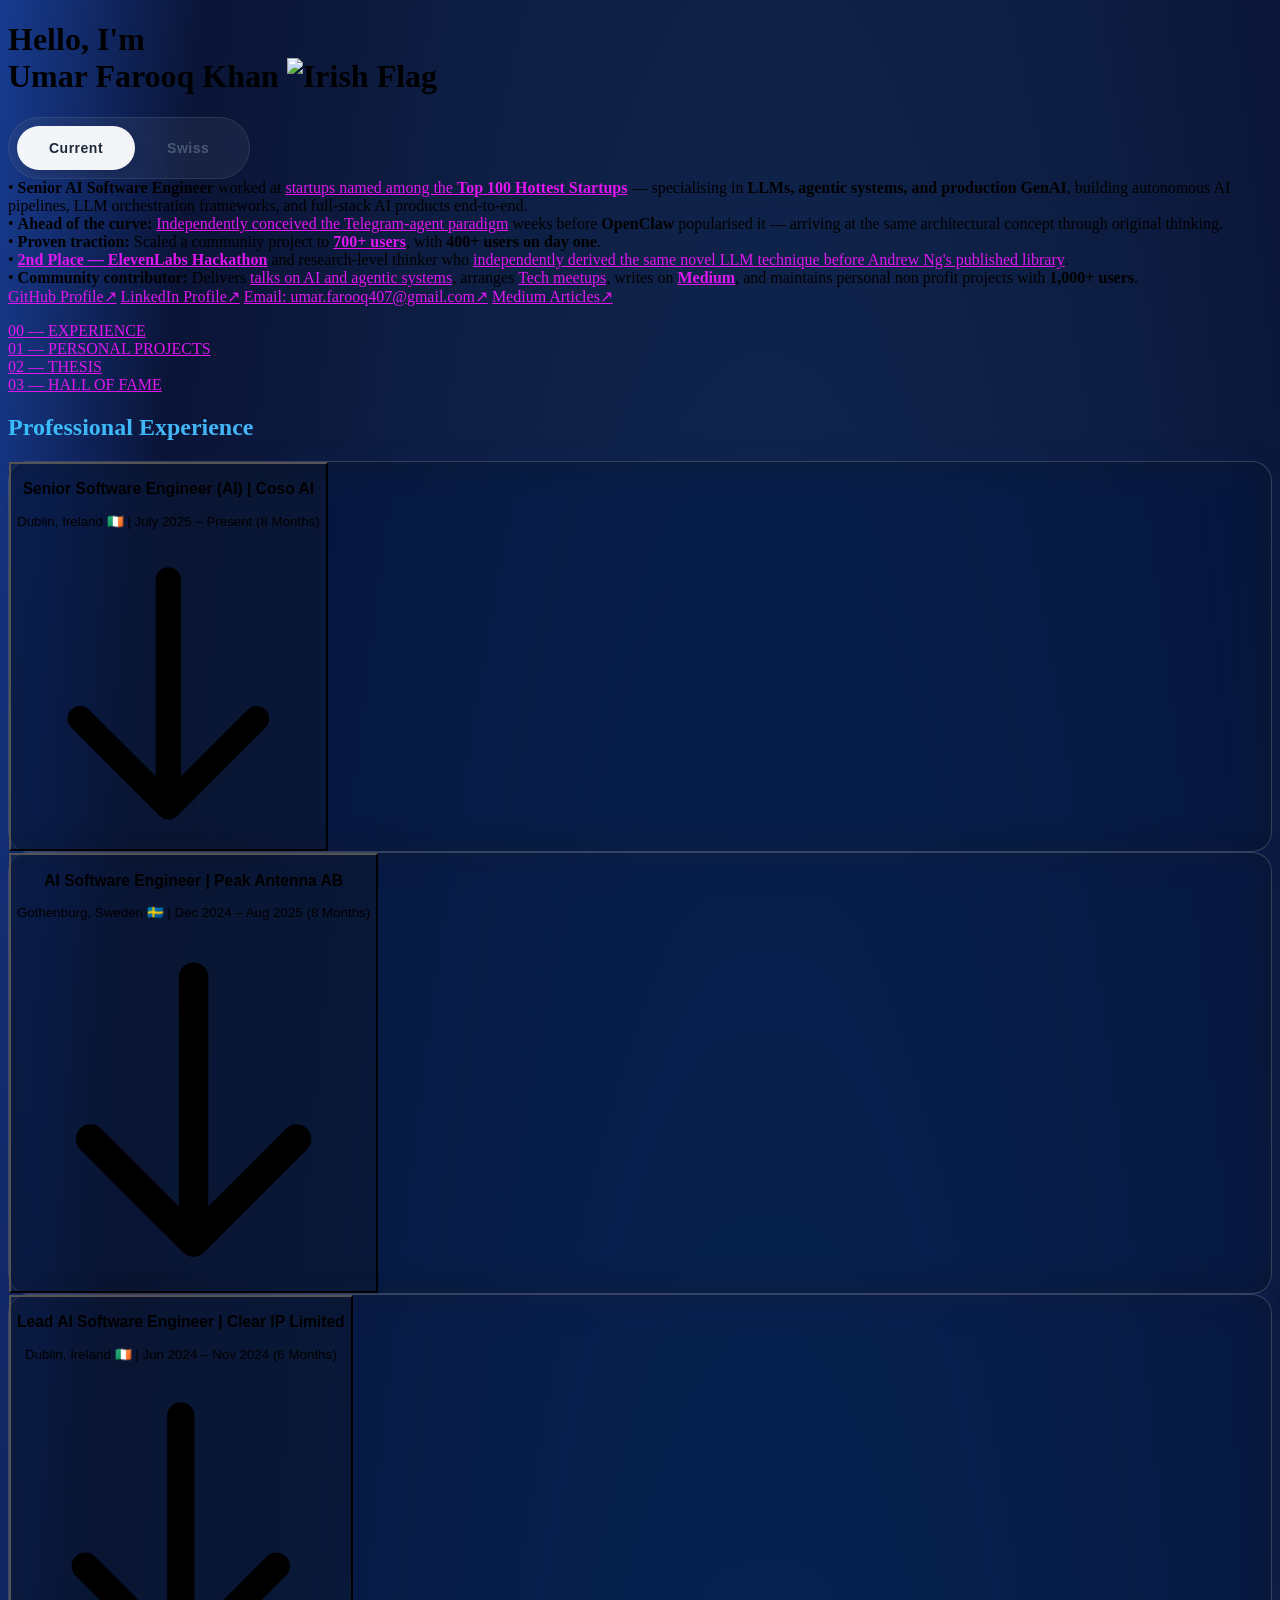
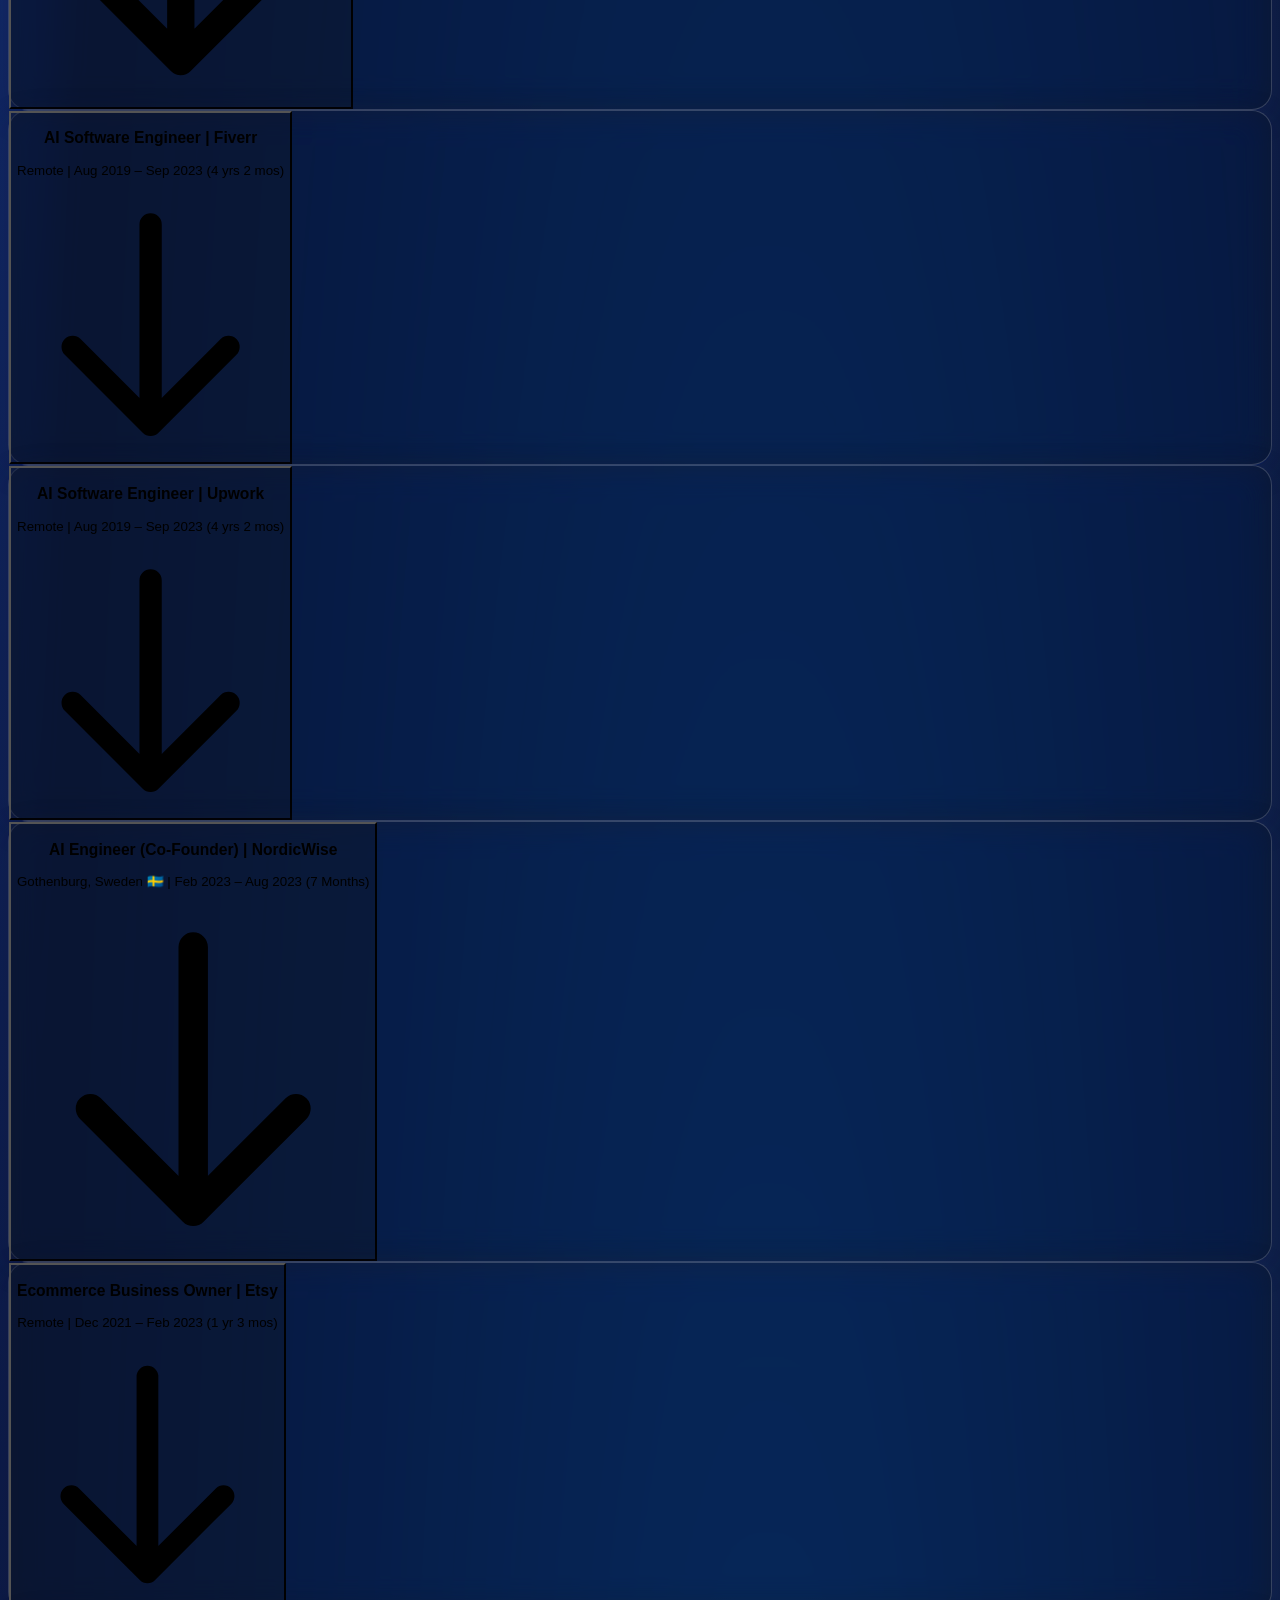
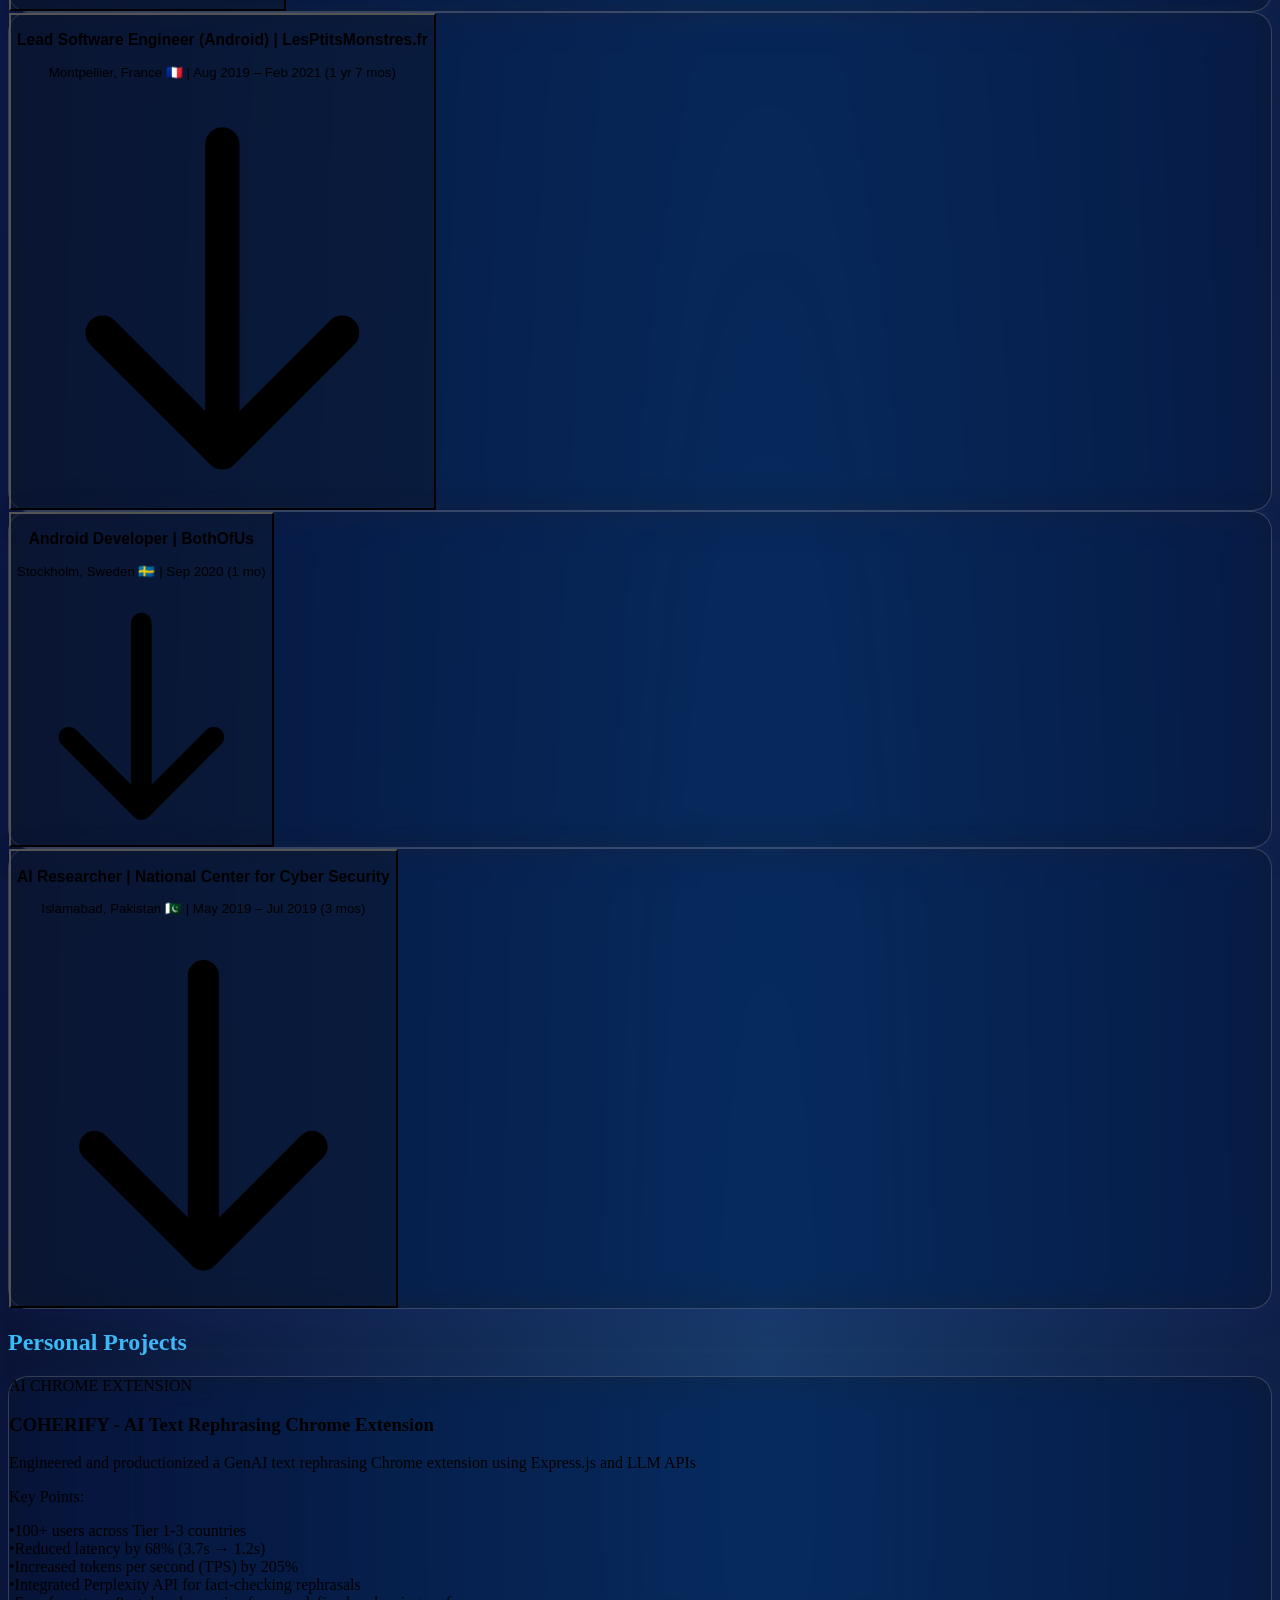
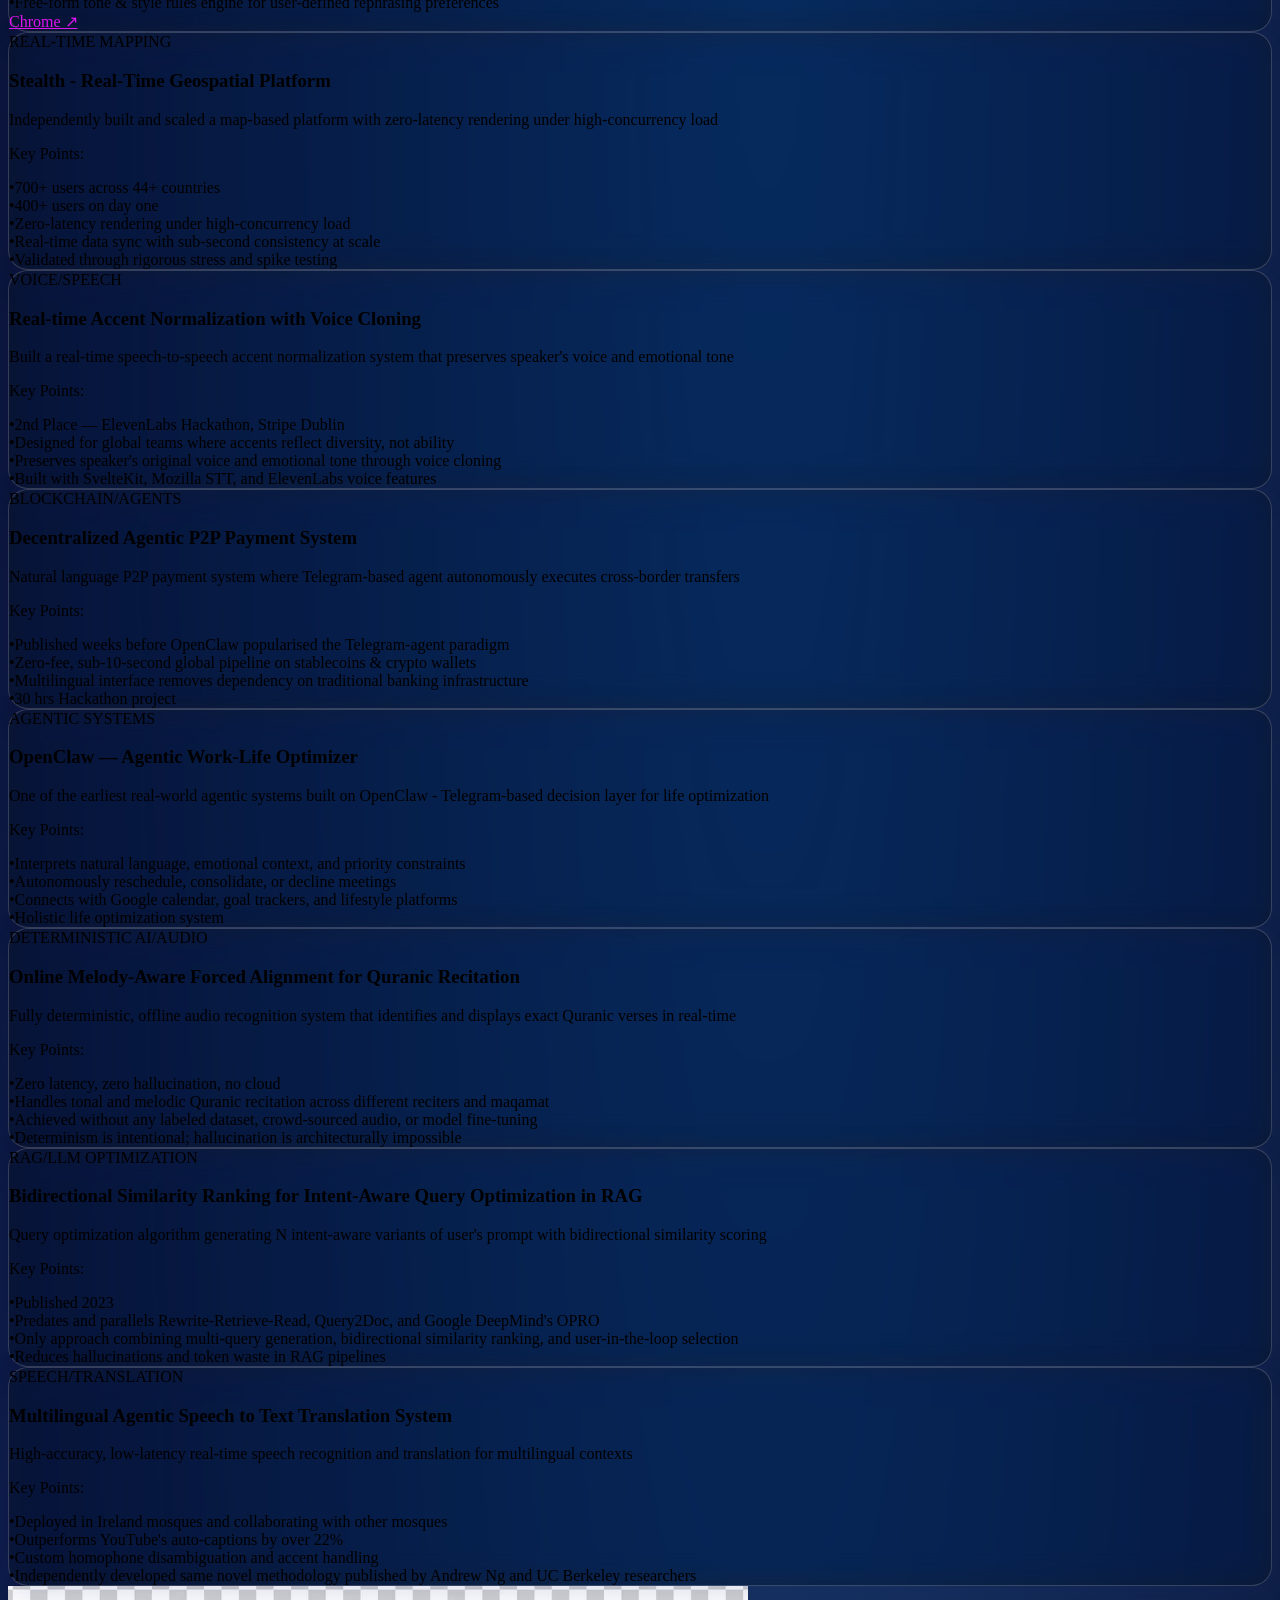
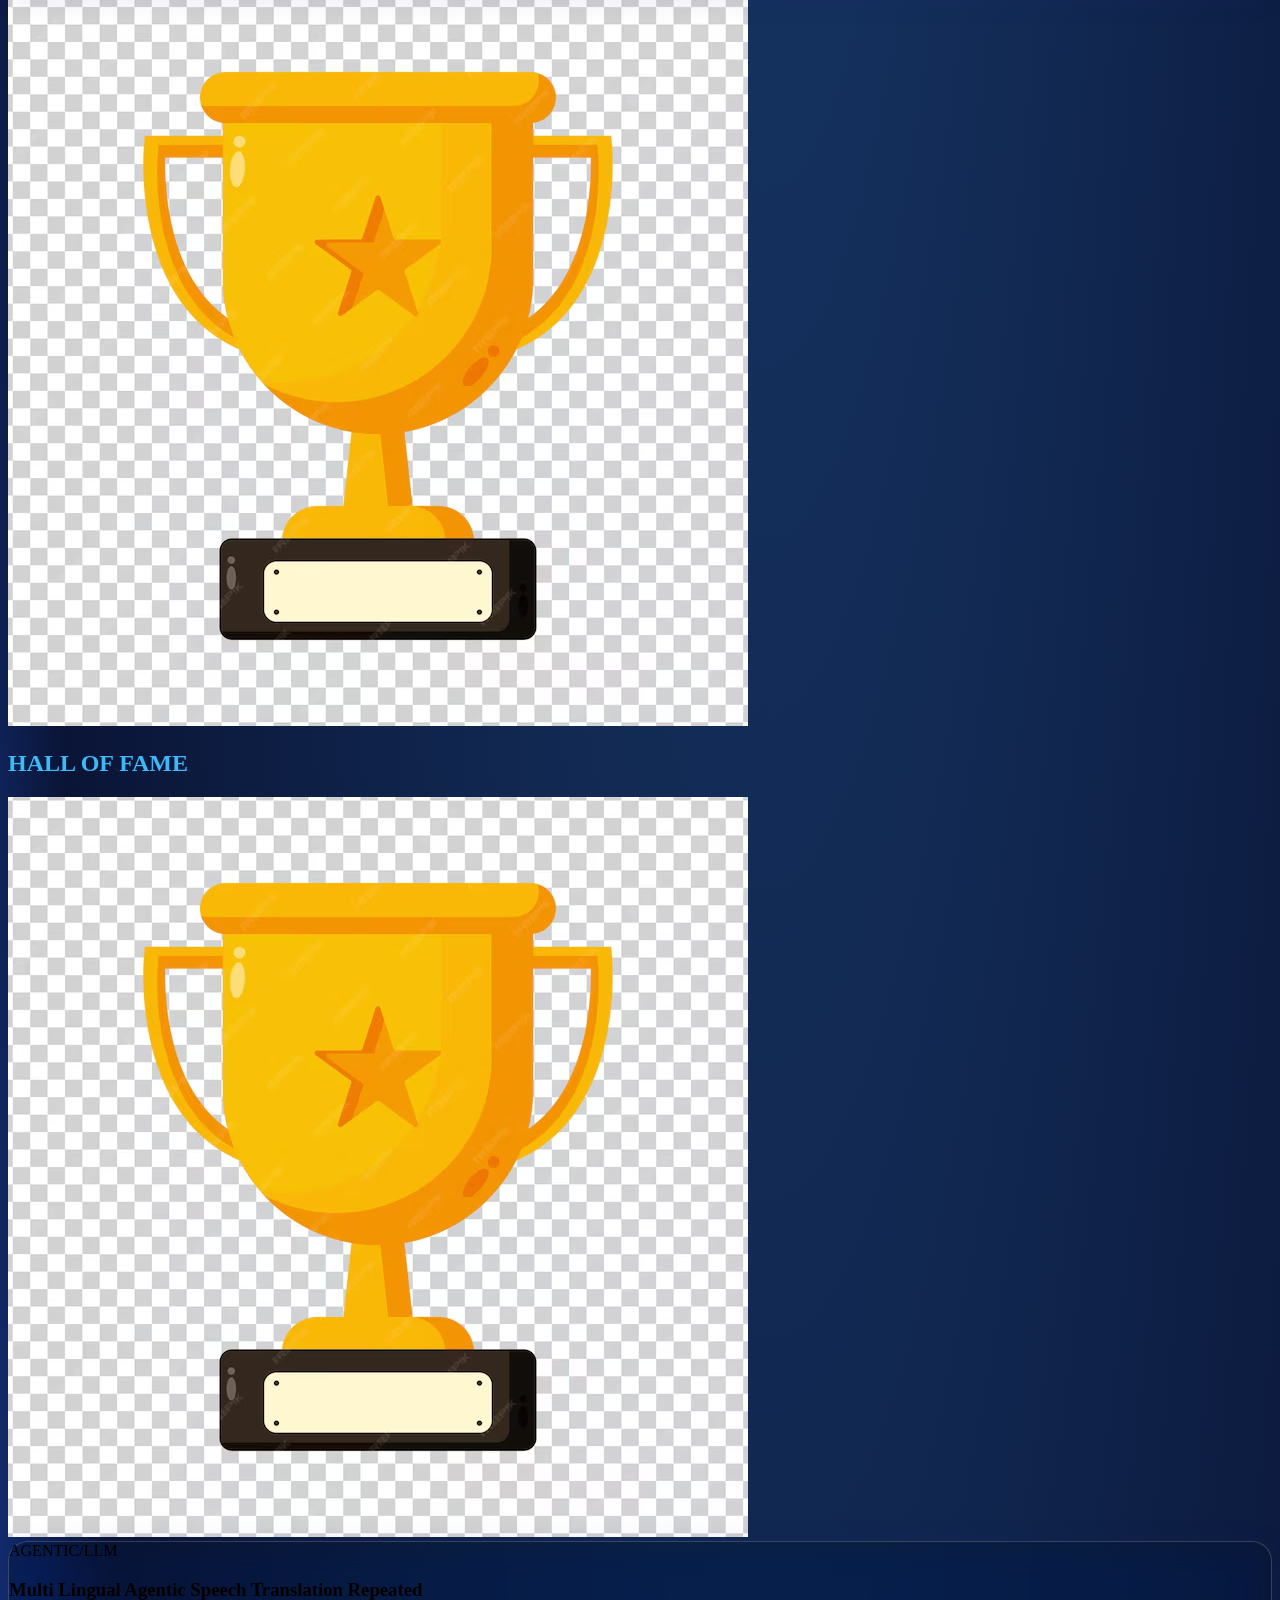
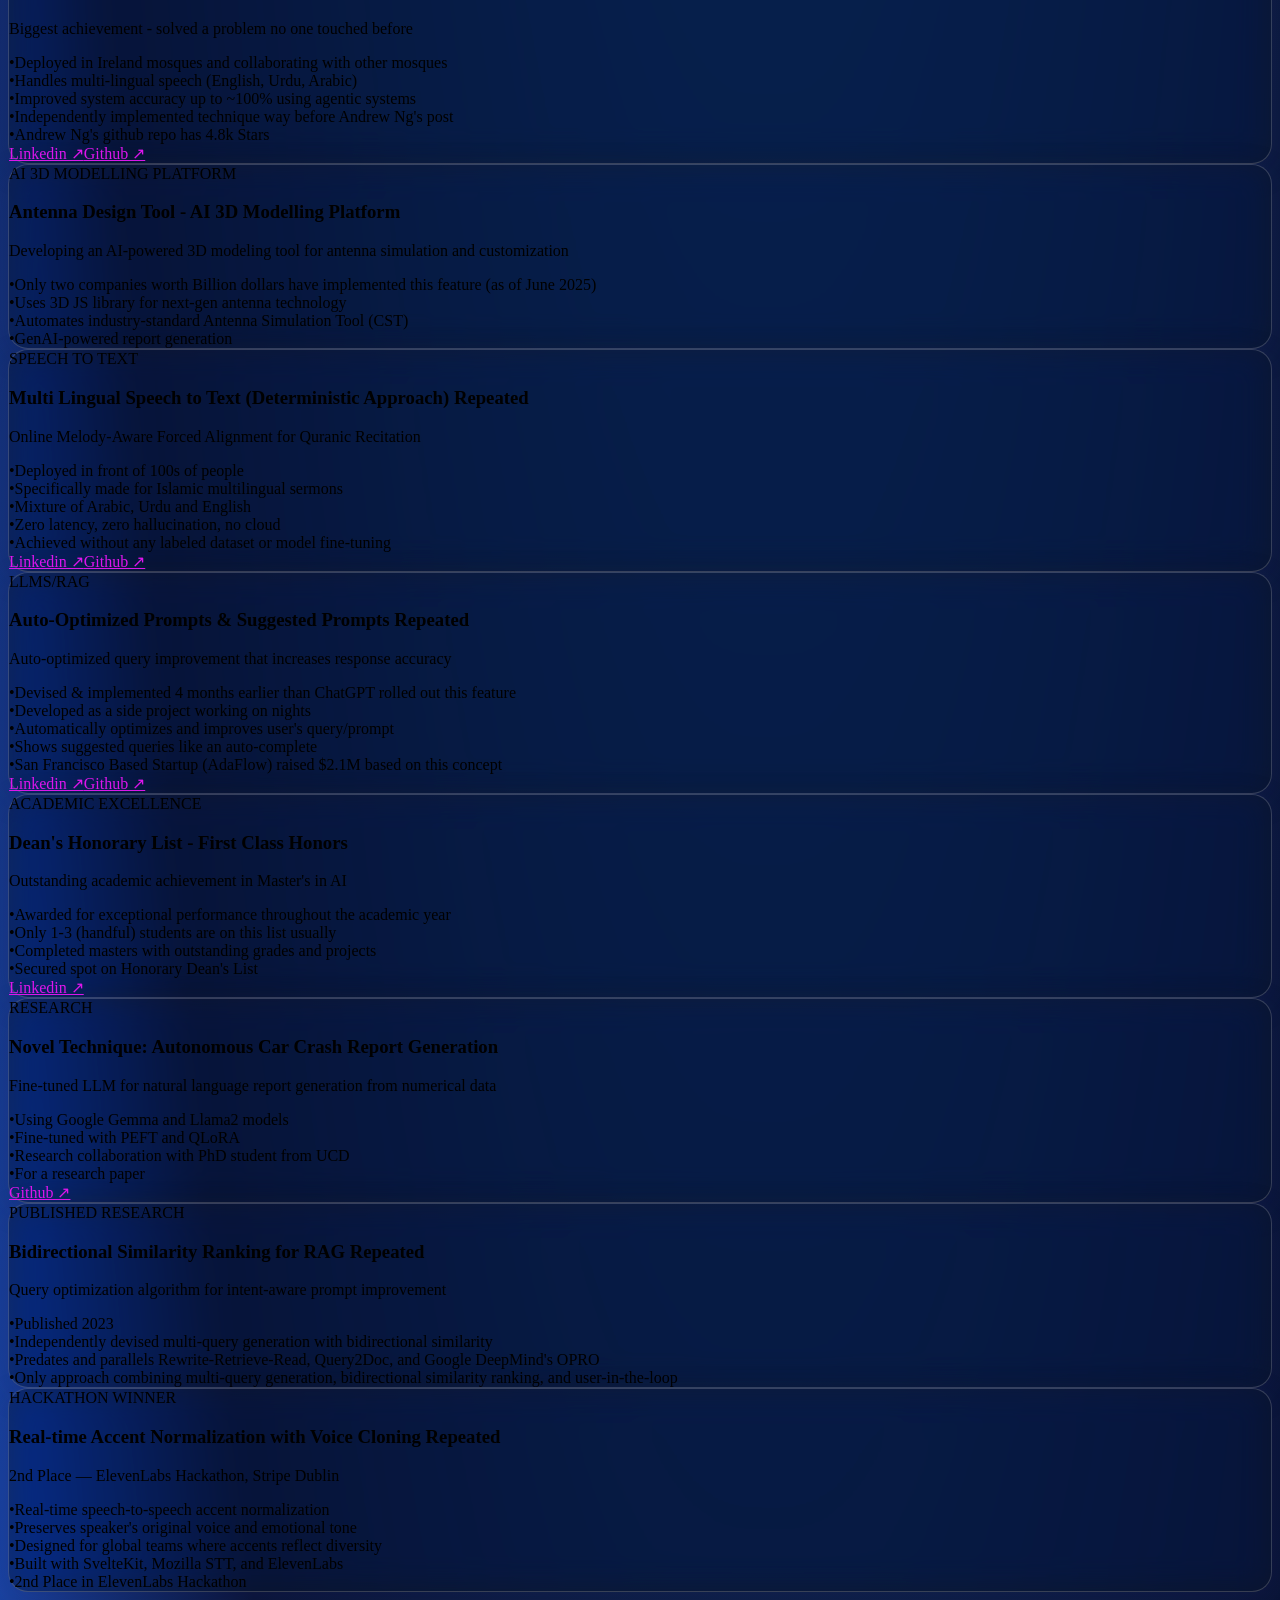
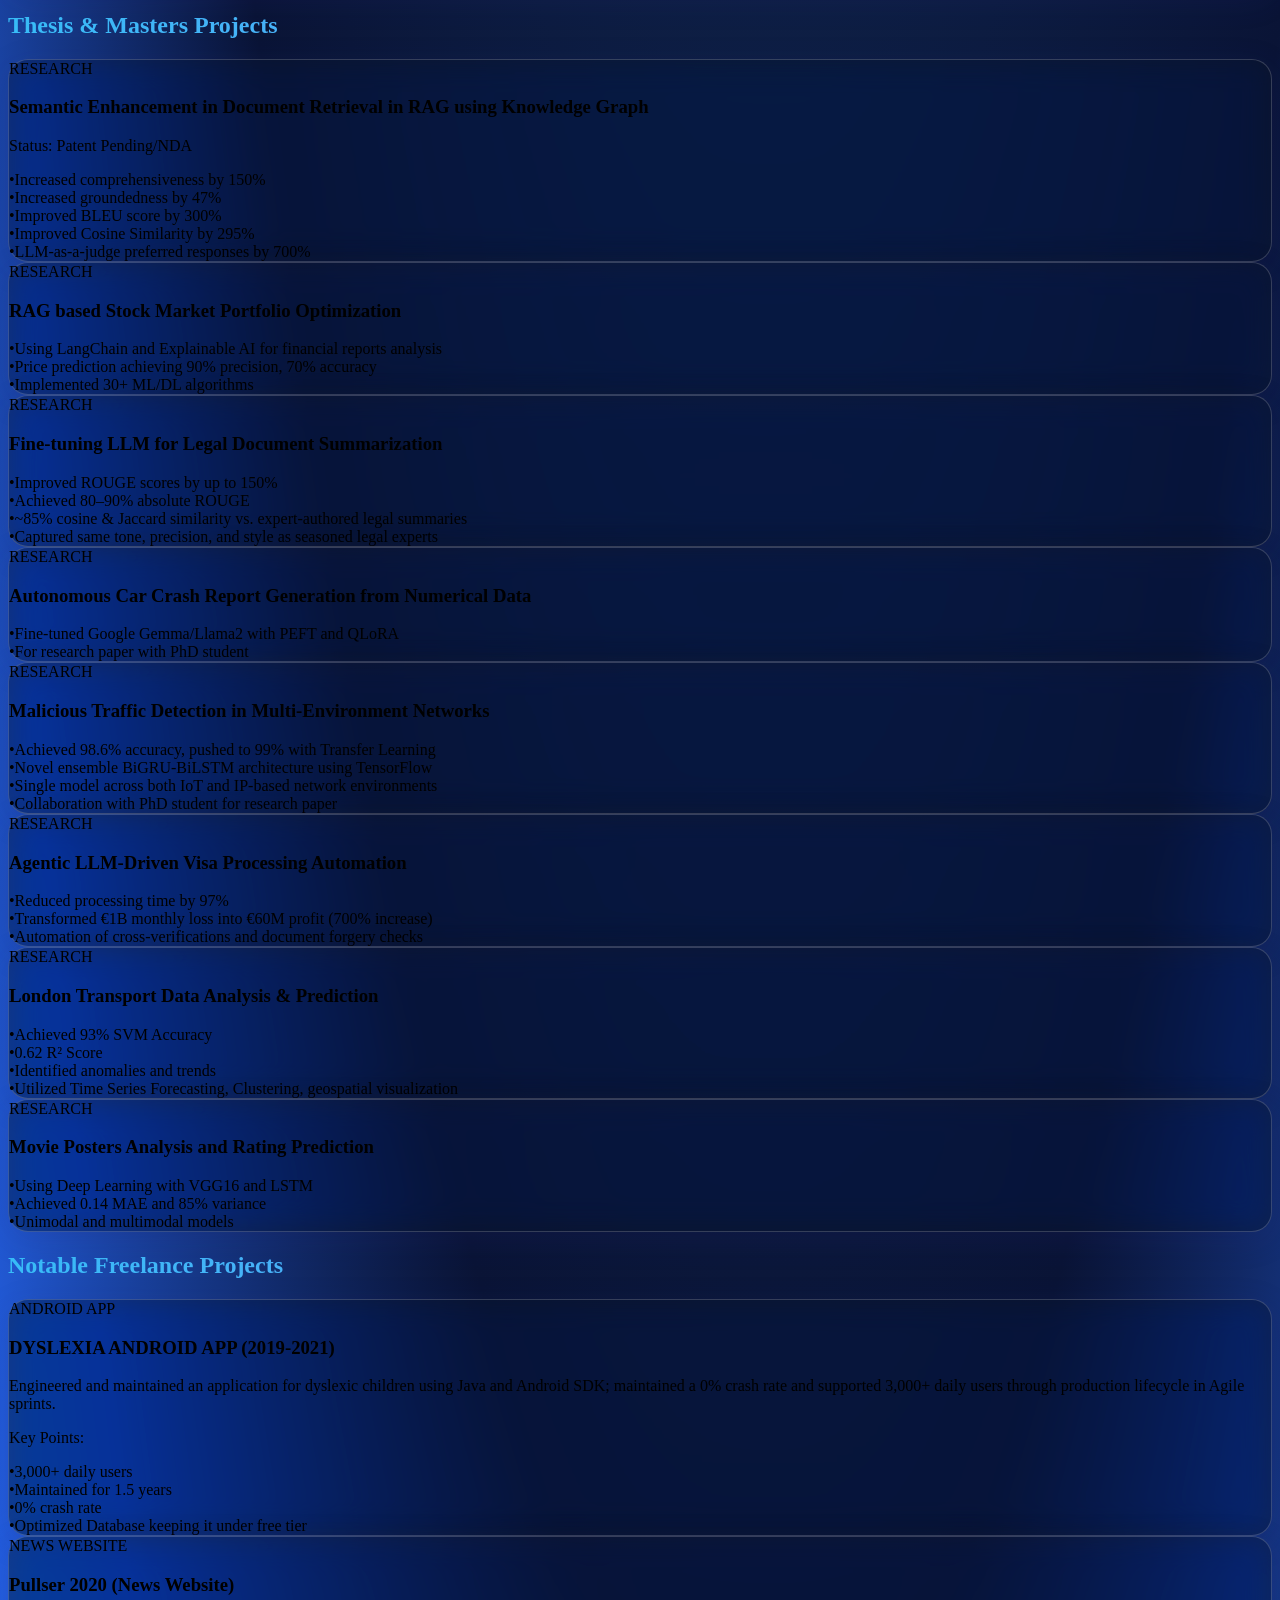
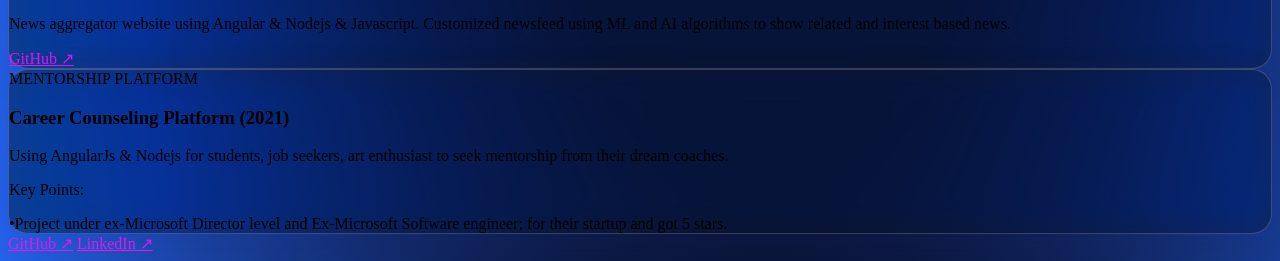
==== commit 5da853dc: "content and UI changes" ====
--- a/index.html
+++ b/index.html
@@ -11,16 +11,11 @@
 </head>
 <body class="bg-custom-bg text-custom-text font-['Inter'] min-h-screen p-8 md:p-16 leading-relaxed">
     <main class="max-w-6xl mx-auto">
-        <!-- Design Switcher Button -->
-        <div style="position: fixed; top: 20px; right: 20px; z-index: 999;">
-            <button id="design-switcher" class="px-4 py-2 rounded-lg font-semibold text-sm transition-all"
-                style="background: rgba(255,255,255,0.1); color: white; border: 1px solid rgba(255,255,255,0.3); cursor: pointer;">
-                🎨 Design: Current
-            </button>
-        </div>
-
         <!-- Header and Nav will be loaded here -->
         <div id="header-container"></div>
+
+        <!-- Design Switcher Button -->
+        <div id="design-switcher-container" class="mt-8 mb-20"></div>
         
         <!-- Content will be loaded here -->
         <div id="content-container"></div>
@@ -45,22 +40,27 @@
                 // Load header
                 const headerRes = await fetch('header-content.html');
                 document.getElementById('header-container').innerHTML = await headerRes.text();
-                
+
                 // Load main content
                 const contentRes = await fetch('content.html');
                 document.getElementById('content-container').innerHTML = await contentRes.text();
-                
+
                 // Load footer
                 const footerRes = await fetch('footer-content.html');
                 document.getElementById('footer-container').innerHTML = await footerRes.text();
-                
+
                 // Reinitialize event listeners after content loads
                 updateActiveNav();
+
+                // Load and render projects from JSON after content is in DOM
+                if (typeof loadAndRenderProjects === 'function') {
+                    await loadAndRenderProjects();
+                }
             } catch (error) {
                 console.error('Error loading content:', error);
             }
         }
-        
+
         // Load content when page loads
         document.addEventListener('DOMContentLoaded', loadContent);
     </script>
--- a/styles.css
+++ b/styles.css
@@ -134,3 +134,96 @@
         .nav-link.active {
             color: #38BDF8 !important;
         }
+
+        /* Collapsible Component Styles */
+        .collapsible-header {
+            cursor: pointer;
+            background: rgba(15, 23, 42, 0.45);
+        }
+
+        .collapsible-header:hover {
+            background: rgba(15, 23, 42, 0.65);
+        }
+
+        .collapsible-content {
+            animation: slideDown 0.3s ease-out;
+            max-height: 1000px;
+            overflow: hidden;
+        }
+
+        .collapsible-content.hidden {
+            animation: slideUp 0.3s ease-out;
+            max-height: 0;
+        }
+
+        @keyframes slideDown {
+            from {
+                max-height: 0;
+                opacity: 0;
+            }
+            to {
+                max-height: 1000px;
+                opacity: 1;
+            }
+        }
+
+        @keyframes slideUp {
+            from {
+                max-height: 1000px;
+                opacity: 1;
+            }
+            to {
+                max-height: 0;
+                opacity: 0;
+            }
+        }
+
+        .toggle-icon {
+            transition: transform 0.3s ease;
+        }
+
+        /* Remove default list markers globally */
+        ul {
+            list-style: none !important;
+            padding-left: 0 !important;
+            margin-left: 0 !important;
+        }
+
+        /* Design Switcher Toggle Styles - Current Design */
+        .design-switcher-container {
+            display: inline-flex;
+            background: rgba(100, 116, 139, 0.15);
+            border-radius: 50px;
+            padding: 8px;
+            gap: 0;
+            width: fit-content;
+            backdrop-filter: blur(8px);
+            border: 1.5px solid rgba(100, 116, 139, 0.25);
+        }
+
+        .design-toggle-btn {
+            padding: 14px 32px;
+            background: transparent;
+            border: none;
+            border-radius: 40px;
+            font-size: 14px;
+            font-weight: 600;
+            color: rgba(100, 116, 139, 0.65);
+            cursor: pointer;
+            transition: all 0.3s cubic-bezier(0.34, 1.56, 0.64, 1);
+            letter-spacing: 0.5px;
+        }
+
+        .design-toggle-btn:hover:not(.active) {
+            color: rgba(100, 116, 139, 0.85);
+        }
+
+        .design-toggle-btn.active {
+            background: rgba(255, 255, 255, 0.95);
+            color: #1e293b;
+            box-shadow: 0 4px 12px rgba(0, 0, 0, 0.12);
+        }
+
+        .design-toggle-btn.active:hover {
+            box-shadow: 0 6px 16px rgba(0, 0, 0, 0.18);
+        }
